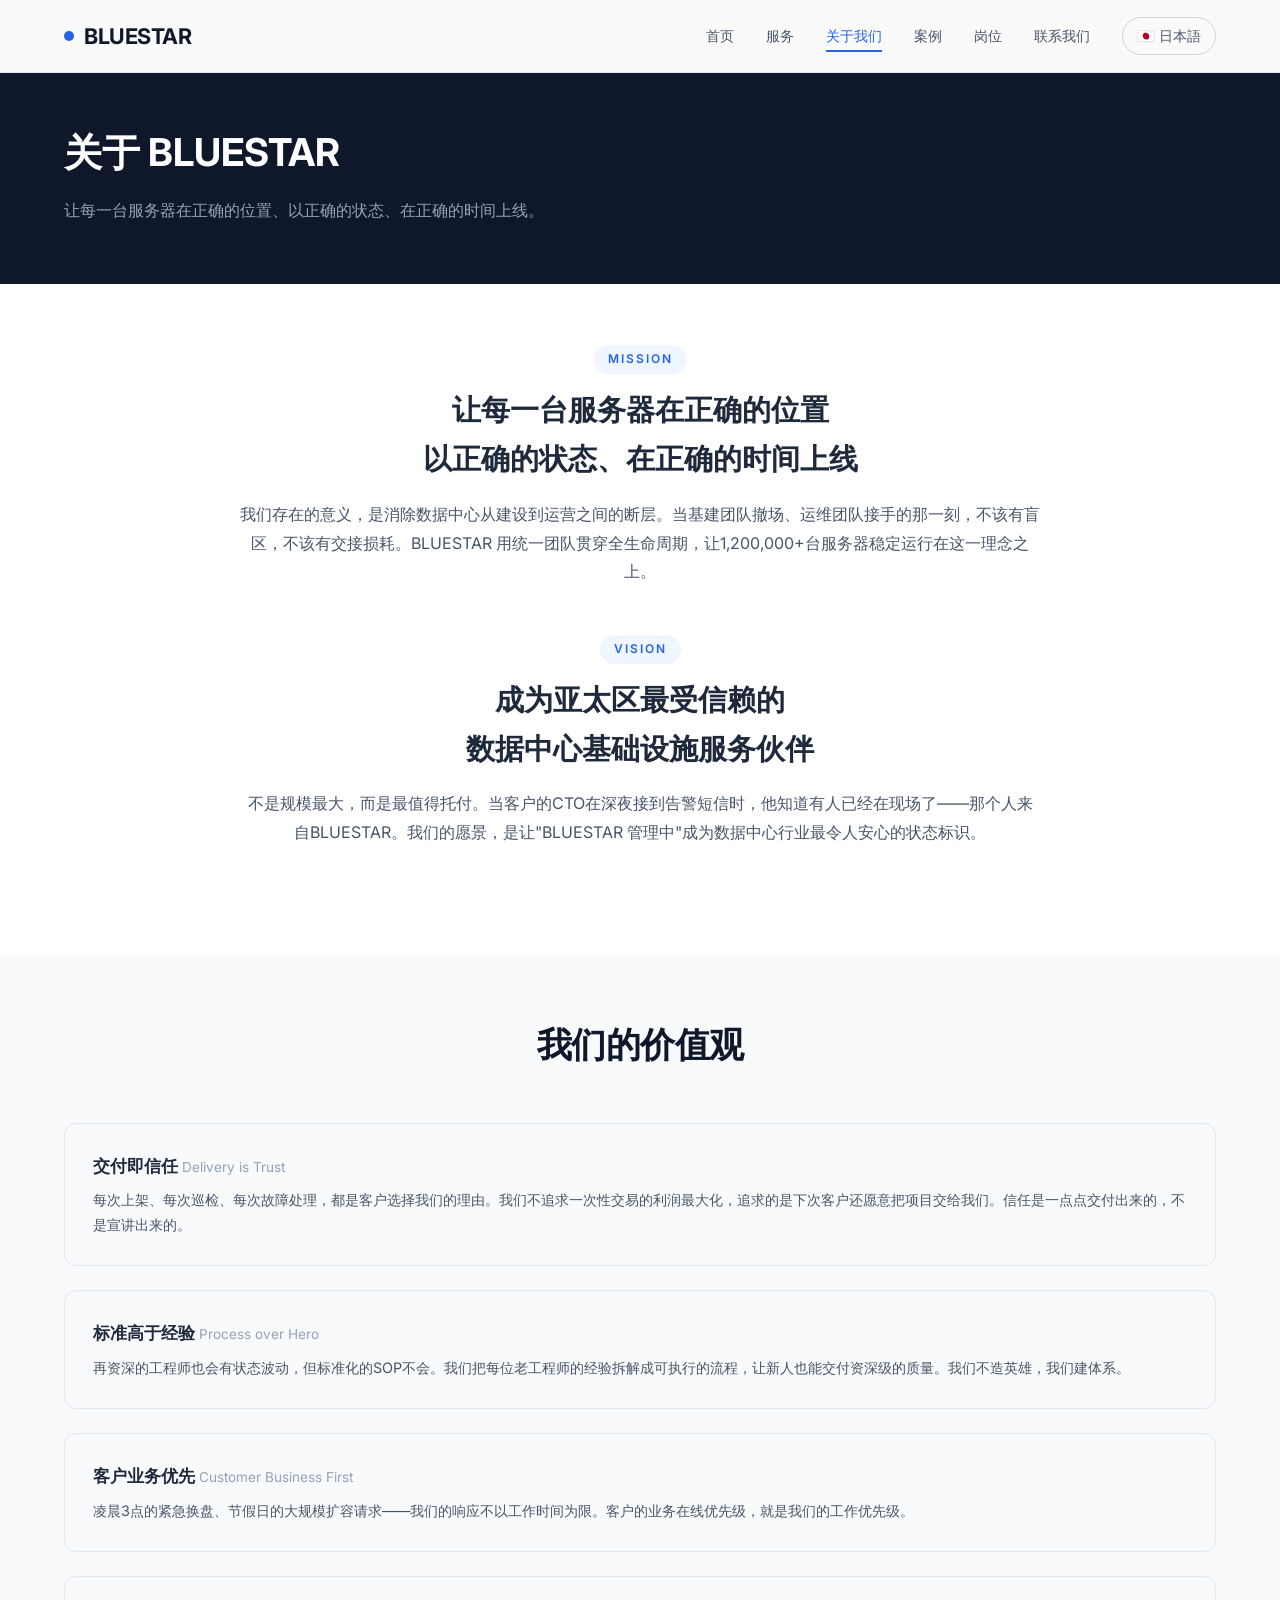
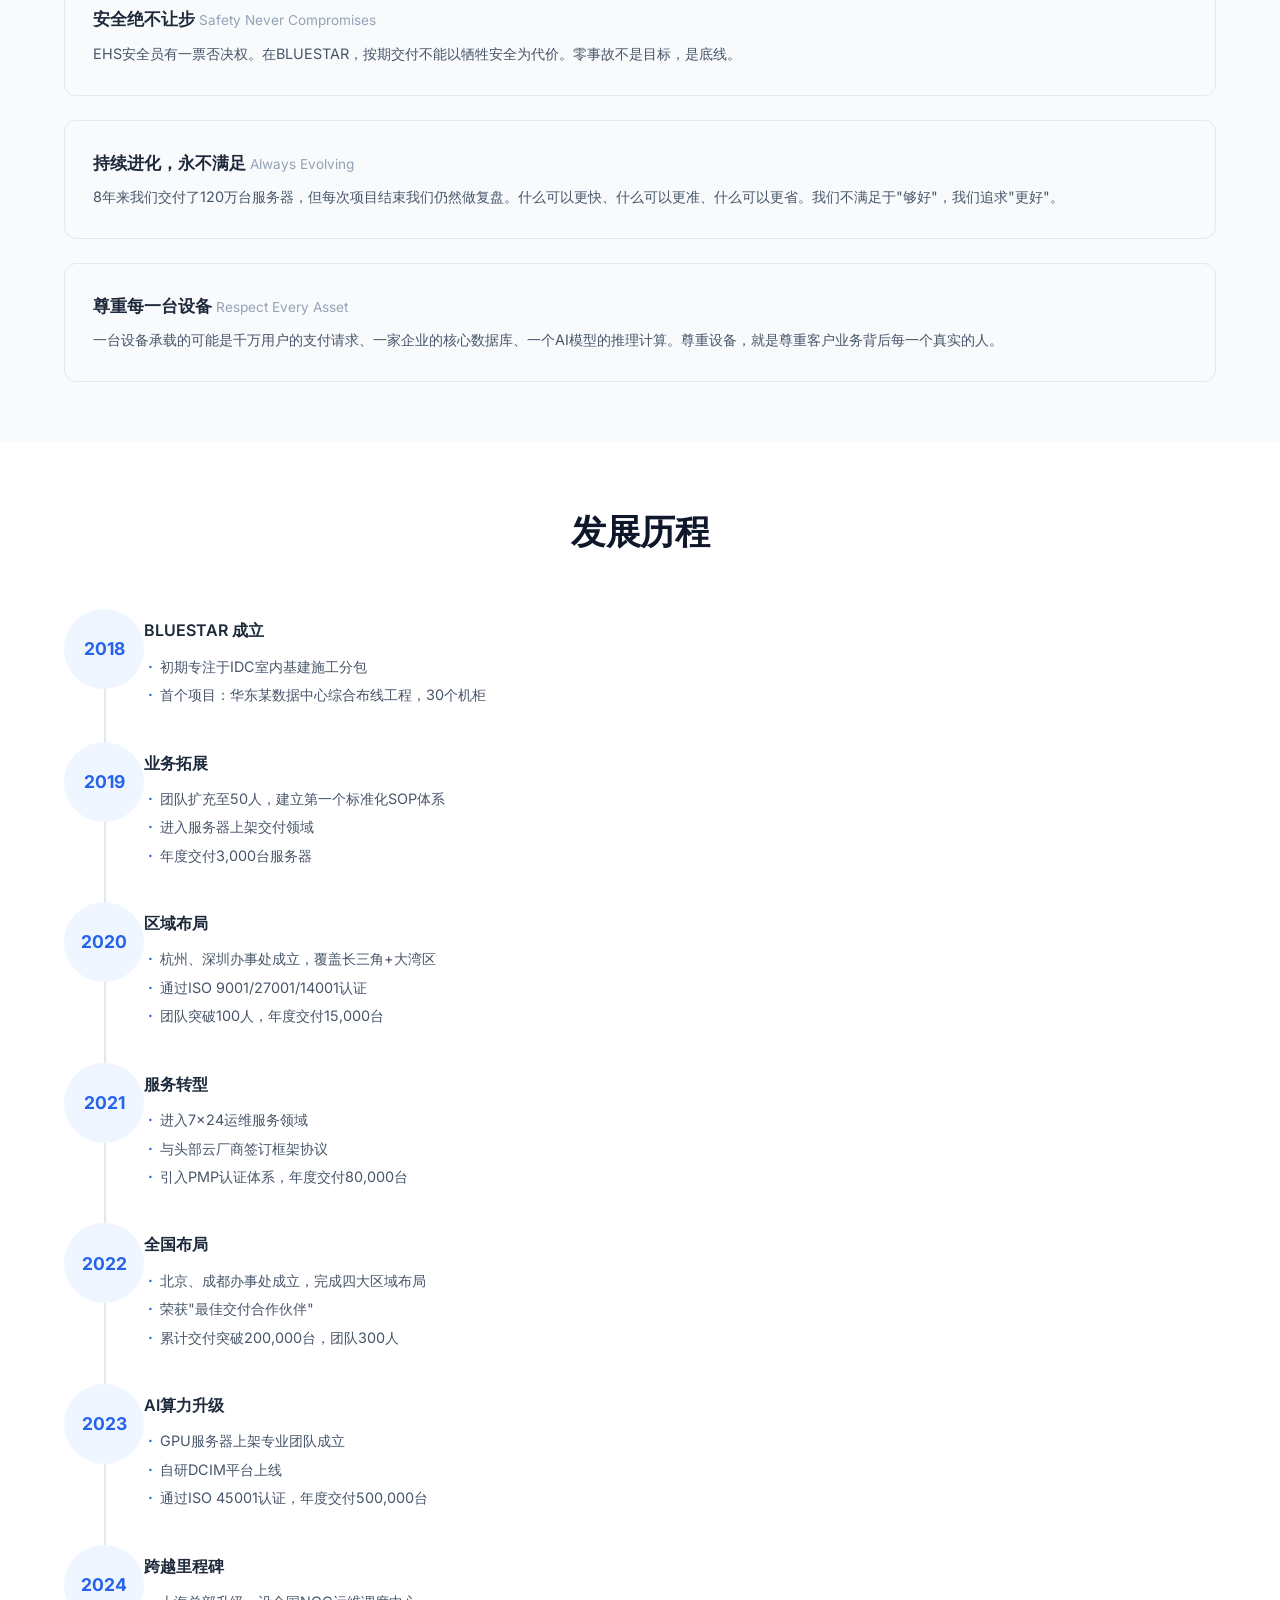
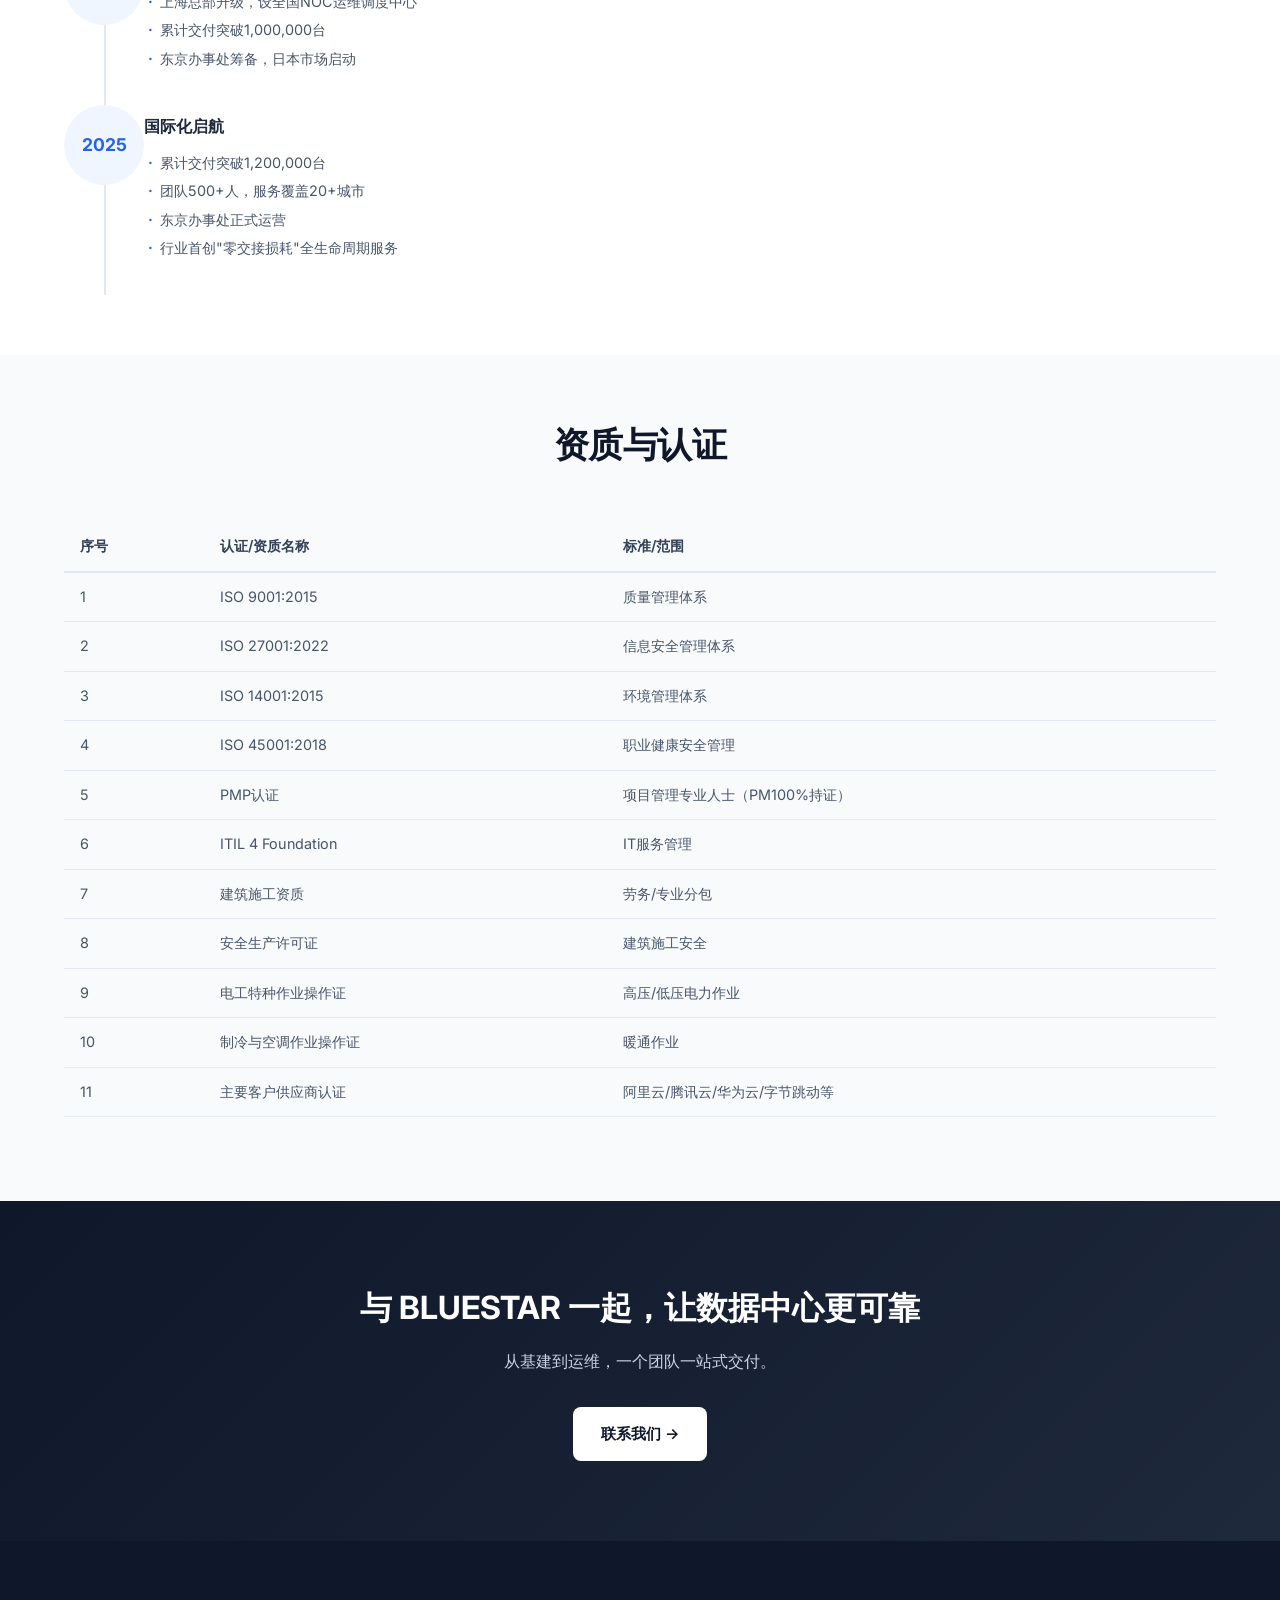
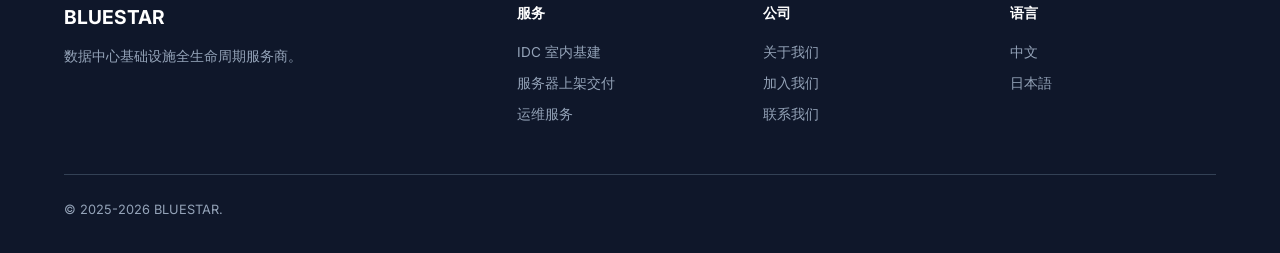
==== site/about/index.html @ cba9e571 "Add full HTML website - 13 pages (CN/JP) with CSS, JS, responsive design" ====
<!DOCTYPE html>
<html lang="zh-CN">
<head><meta charset="UTF-8"><meta name="viewport" content="width=device-width, initial-scale=1.0">
<title>关于我们 - BLUESTAR | 数据中心基础设施服务商</title>
<meta name="description" content="BLUESTAR 成立于2018年，专注于数据中心基础设施全生命周期服务。累计交付1,200,000+台服务器，服务覆盖20+城市。使命：让每一台服务器在正确的位置、以正确的状态、在正确的时间上线。">
<link rel="canonical" href="https://jackchen808.github.io/bluestar-website/about/">
<link rel="alternate" hreflang="zh-CN" href="https://jackchen808.github.io/bluestar-website/about/">
<link rel="alternate" hreflang="ja" href="https://jackchen808.github.io/bluestar-website/ja/about/">
<link rel="preconnect" href="https://fonts.googleapis.com"><link rel="preconnect" href="https://fonts.gstatic.com" crossorigin>
<link href="https://fonts.googleapis.com/css2?family=Inter:wght@400;500;600;700;800&display=swap" rel="stylesheet">
<link rel="stylesheet" href="../css/style.css">
</head>
<body>
<nav class="navbar"><div class="navbar-inner">
<a href="../index.html" class="navbar-logo"><span class="logo-dot"></span>BLUESTAR</a>
<div class="nav-toggle" role="button" aria-label="切换菜单" tabindex="0"><span></span><span></span><span></span></div>
<div class="navbar-links">
<a href="../index.html">首页</a><a href="../services/index.html">服务</a><a href="index.html" class="active">关于我们</a><a href="../cases/index.html">案例</a><a href="../careers/index.html">岗位</a><a href="../contact/index.html">联系我们</a><a href="../ja/index.html" class="lang-switch">🇯🇵 日本語</a>
</div></div></nav>

<header class="page-hero">
  <div class="container">
    <h1>关于 BLUESTAR</h1>
    <p>让每一台服务器在正确的位置、以正确的状态、在正确的时间上线。</p>
  </div>
</header>

<!-- Mission & Vision -->
<section class="company-mv">
  <div class="container-narrow container">
    <div class="block">
      <span class="label">Mission</span>
      <h2>让每一台服务器在正确的位置<br>以正确的状态、在正确的时间上线</h2>
      <p>我们存在的意义，是消除数据中心从建设到运营之间的断层。当基建团队撤场、运维团队接手的那一刻，不该有盲区，不该有交接损耗。BLUESTAR 用统一团队贯穿全生命周期，让1,200,000+台服务器稳定运行在这一理念之上。</p>
    </div>
    <div class="block">
      <span class="label">Vision</span>
      <h2>成为亚太区最受信赖的<br>数据中心基础设施服务伙伴</h2>
      <p>不是规模最大，而是最值得托付。当客户的CTO在深夜接到告警短信时，他知道有人已经在现场了——那个人来自BLUESTAR。我们的愿景，是让"BLUESTAR 管理中"成为数据中心行业最令人安心的状态标识。</p>
    </div>
  </div>
</section>

<!-- Values -->
<section style="background:var(--gray-50);padding:60px 0;">
  <div class="container">
    <div class="section-title"><h2>我们的价值观</h2></div>
    <div class="values-list">
      <div class="value-item"><h4>交付即信任 <span class="en">Delivery is Trust</span></h4><p>每次上架、每次巡检、每次故障处理，都是客户选择我们的理由。我们不追求一次性交易的利润最大化，追求的是下次客户还愿意把项目交给我们。信任是一点点交付出来的，不是宣讲出来的。</p></div>
      <div class="value-item"><h4>标准高于经验 <span class="en">Process over Hero</span></h4><p>再资深的工程师也会有状态波动，但标准化的SOP不会。我们把每位老工程师的经验拆解成可执行的流程，让新人也能交付资深级的质量。我们不造英雄，我们建体系。</p></div>
      <div class="value-item"><h4>客户业务优先 <span class="en">Customer Business First</span></h4><p>凌晨3点的紧急换盘、节假日的大规模扩容请求——我们的响应不以工作时间为限。客户的业务在线优先级，就是我们的工作优先级。</p></div>
      <div class="value-item"><h4>安全绝不让步 <span class="en">Safety Never Compromises</span></h4><p>EHS安全员有一票否决权。在BLUESTAR，按期交付不能以牺牲安全为代价。零事故不是目标，是底线。</p></div>
      <div class="value-item"><h4>持续进化，永不满足 <span class="en">Always Evolving</span></h4><p>8年来我们交付了120万台服务器，但每次项目结束我们仍然做复盘。什么可以更快、什么可以更准、什么可以更省。我们不满足于"够好"，我们追求"更好"。</p></div>
      <div class="value-item"><h4>尊重每一台设备 <span class="en">Respect Every Asset</span></h4><p>一台设备承载的可能是千万用户的支付请求、一家企业的核心数据库、一个AI模型的推理计算。尊重设备，就是尊重客户业务背后每一个真实的人。</p></div>
    </div>
  </div>
</section>

<!-- Timeline -->
<section style="padding:60px 0;">
  <div class="container">
    <div class="section-title"><h2>发展历程</h2></div>
    <div class="timeline">
      <div class="timeline-item"><div class="year">2018</div><div class="content"><div class="title">BLUESTAR 成立</div><ul><li>初期专注于IDC室内基建施工分包</li><li>首个项目：华东某数据中心综合布线工程，30个机柜</li></ul></div></div>
      <div class="timeline-item"><div class="year">2019</div><div class="content"><div class="title">业务拓展</div><ul><li>团队扩充至50人，建立第一个标准化SOP体系</li><li>进入服务器上架交付领域</li><li>年度交付3,000台服务器</li></ul></div></div>
      <div class="timeline-item"><div class="year">2020</div><div class="content"><div class="title">区域布局</div><ul><li>杭州、深圳办事处成立，覆盖长三角+大湾区</li><li>通过ISO 9001/27001/14001认证</li><li>团队突破100人，年度交付15,000台</li></ul></div></div>
      <div class="timeline-item"><div class="year">2021</div><div class="content"><div class="title">服务转型</div><ul><li>进入7×24运维服务领域</li><li>与头部云厂商签订框架协议</li><li>引入PMP认证体系，年度交付80,000台</li></ul></div></div>
      <div class="timeline-item"><div class="year">2022</div><div class="content"><div class="title">全国布局</div><ul><li>北京、成都办事处成立，完成四大区域布局</li><li>荣获"最佳交付合作伙伴"</li><li>累计交付突破200,000台，团队300人</li></ul></div></div>
      <div class="timeline-item"><div class="year">2023</div><div class="content"><div class="title">AI算力升级</div><ul><li>GPU服务器上架专业团队成立</li><li>自研DCIM平台上线</li><li>通过ISO 45001认证，年度交付500,000台</li></ul></div></div>
      <div class="timeline-item"><div class="year">2024</div><div class="content"><div class="title">跨越里程碑</div><ul><li>上海总部升级，设全国NOC运维调度中心</li><li>累计交付突破1,000,000台</li><li>东京办事处筹备，日本市场启动</li></ul></div></div>
      <div class="timeline-item"><div class="year">2025</div><div class="content"><div class="title">国际化启航</div><ul><li>累计交付突破1,200,000台</li><li>团队500+人，服务覆盖20+城市</li><li>东京办事处正式运营</li><li>行业首创"零交接损耗"全生命周期服务</li></ul></div></div>
    </div>
  </div>
</section>

<!-- Certifications -->
<section style="background:var(--gray-50);padding:60px 0;">
  <div class="container">
    <div class="section-title"><h2>资质与认证</h2></div>
    <div class="table-wrap">
      <table class="minimal">
        <thead><tr><th>序号</th><th>认证/资质名称</th><th>标准/范围</th></tr></thead>
        <tbody>
          <tr><td>1</td><td>ISO 9001:2015</td><td>质量管理体系</td></tr>
          <tr><td>2</td><td>ISO 27001:2022</td><td>信息安全管理体系</td></tr>
          <tr><td>3</td><td>ISO 14001:2015</td><td>环境管理体系</td></tr>
          <tr><td>4</td><td>ISO 45001:2018</td><td>职业健康安全管理</td></tr>
          <tr><td>5</td><td>PMP认证</td><td>项目管理专业人士（PM100%持证）</td></tr>
          <tr><td>6</td><td>ITIL 4 Foundation</td><td>IT服务管理</td></tr>
          <tr><td>7</td><td>建筑施工资质</td><td>劳务/专业分包</td></tr>
          <tr><td>8</td><td>安全生产许可证</td><td>建筑施工安全</td></tr>
          <tr><td>9</td><td>电工特种作业操作证</td><td>高压/低压电力作业</td></tr>
          <tr><td>10</td><td>制冷与空调作业操作证</td><td>暖通作业</td></tr>
          <tr><td>11</td><td>主要客户供应商认证</td><td>阿里云/腾讯云/华为云/字节跳动等</td></tr>
        </tbody>
      </table>
    </div>
  </div>
</section>

<!-- CTA -->
<section class="cta-section">
  <div class="container">
    <h2>与 BLUESTAR 一起，让数据中心更可靠</h2>
    <p>从基建到运维，一个团队一站式交付。</p>
    <a href="../contact/index.html" class="btn btn-white">联系我们 →</a>
  </div>
</section>

<footer class="footer"><div class="container">
<div class="footer-grid">
<div class="footer-brand"><div class="logo">BLUESTAR</div><p>数据中心基础设施全生命周期服务商。</p></div>
<div class="footer-col"><h5>服务</h5><a href="../services/index.html">IDC 室内基建</a><a href="../services/index.html">服务器上架交付</a><a href="../services/index.html">运维服务</a></div>
<div class="footer-col"><h5>公司</h5><a href="index.html">关于我们</a><a href="../careers/index.html">加入我们</a><a href="../contact/index.html">联系我们</a></div>
<div class="footer-col"><h5>语言</h5><a href="../index.html">中文</a><a href="../ja/index.html">日本語</a></div>
</div>
<div class="footer-bottom"><span>&copy; 2025-2026 BLUESTAR.</span></div>
</div></footer>
<script src="../js/main.js"></script>
</body>
</html>
---- site/css/style.css ----
/* ===== BLUESTAR 企业官网 ===== */
/* 世界500强级 IDC 服务商品牌风格 */

:root {
  --primary: #0f172a;
  --primary-light: #1e293b;
  --accent: #2563eb;
  --accent-hover: #1d4ed8;
  --accent-light: #dbeafe;
  --accent-soft: #eff6ff;
  --gray-50: #f8fafc;
  --gray-100: #f1f5f9;
  --gray-200: #e2e8f0;
  --gray-300: #cbd5e1;
  --gray-400: #94a3b8;
  --gray-500: #64748b;
  --gray-600: #475569;
  --gray-700: #334155;
  --gray-800: #1e293b;
  --gray-900: #0f172a;
  --white: #ffffff;
  --success: #059669;
  --warning: #d97706;
  --danger: #dc2626;
  --font-sans: 'Inter', -apple-system, BlinkMacSystemFont, 'Segoe UI', sans-serif;
  --font-mono: 'JetBrains Mono', 'Fira Code', monospace;
  --max-width: 1200px;
  --radius: 8px;
  --radius-lg: 12px;
  --shadow-sm: 0 1px 2px rgba(0,0,0,0.05);
  --shadow: 0 4px 6px -1px rgba(0,0,0,0.1), 0 2px 4px -2px rgba(0,0,0,0.1);
  --shadow-lg: 0 10px 15px -3px rgba(0,0,0,0.1), 0 4px 6px -4px rgba(0,0,0,0.1);
  --shadow-xl: 0 20px 25px -5px rgba(0,0,0,0.1), 0 8px 10px -6px rgba(0,0,0,0.1);
}

/* ===== Reset ===== */
*, *::before, *::after { box-sizing: border-box; margin: 0; padding: 0; }
html { scroll-behavior: smooth; font-size: 16px; }
body {
  font-family: var(--font-sans);
  color: var(--gray-800);
  background: var(--white);
  line-height: 1.7;
  -webkit-font-smoothing: antialiased;
}
img { max-width: 100%; height: auto; }
a { color: var(--accent); text-decoration: none; transition: color 0.2s; }
a:hover { color: var(--accent-hover); }
ul { list-style: none; }

/* ===== Container ===== */
.container { max-width: var(--max-width); margin: 0 auto; padding: 0 24px; }
.container-narrow { max-width: 900px; }

/* ===== Navigation ===== */
.navbar {
  position: fixed; top: 0; left: 0; right: 0; z-index: 1000;
  background: rgba(255,255,255,0.98);
  backdrop-filter: blur(12px);
  border-bottom: 1px solid var(--gray-200);
  transition: box-shadow 0.3s;
}
.navbar.scrolled { box-shadow: var(--shadow); }
.navbar-inner {
  display: flex; align-items: center; justify-content: space-between;
  height: 72px; max-width: var(--max-width); margin: 0 auto; padding: 0 24px;
}
.navbar-logo {
  display: flex; align-items: center; gap: 10px;
  font-size: 1.35rem; font-weight: 700; color: var(--primary); letter-spacing: -0.5px;
}
.navbar-logo:hover { color: var(--primary); }
.navbar-logo .logo-dot {
  width: 10px; height: 10px; border-radius: 50%;
  background: var(--accent); display: inline-block;
}
.navbar-links { display: flex; align-items: center; gap: 32px; }
.navbar-links a {
  font-size: 0.9rem; font-weight: 500; color: var(--gray-600);
  transition: color 0.2s; position: relative;
}
.navbar-links a:hover { color: var(--primary); }
.navbar-links a.active { color: var(--accent); }
.navbar-links a::after {
  content: ''; position: absolute; bottom: -4px; left: 0; right: 0;
  height: 2px; background: var(--accent);
  transform: scaleX(0); transition: transform 0.2s;
}
.navbar-links a:hover::after, .navbar-links a.active::after { transform: scaleX(1); }
.lang-switch {
  display: inline-flex; align-items: center; gap: 4px;
  padding: 6px 14px; border: 1px solid var(--gray-300);
  border-radius: 20px; font-size: 0.8rem; font-weight: 500;
  color: var(--gray-600); transition: all 0.2s;
}
.lang-switch:hover { border-color: var(--accent); color: var(--accent); }

/* Mobile nav toggle */
.nav-toggle { display: none; flex-direction: column; gap: 5px; cursor: pointer; padding: 4px; }
.nav-toggle span { display: block; width: 24px; height: 2px; background: var(--gray-700); border-radius: 2px; transition: all 0.3s; }

@media (max-width: 768px) {
  .nav-toggle { display: flex; }
  .navbar-links {
    position: fixed; top: 72px; left: 0; right: 0; bottom: 0;
    background: var(--white); flex-direction: column; padding: 32px 24px;
    gap: 24px; align-items: flex-start;
    transform: translateX(100%); transition: transform 0.3s;
  }
  .navbar-links.open { transform: translateX(0); }
  .navbar-links a { font-size: 1.1rem; }
}

/* ===== Hero ===== */
.hero {
  padding: 160px 0 100px;
  background: linear-gradient(135deg, var(--gray-900) 0%, var(--primary-light) 100%);
  color: var(--white); position: relative; overflow: hidden;
}
.hero::before {
  content: ''; position: absolute; top: -50%; right: -20%;
  width: 600px; height: 600px; border-radius: 50%;
  background: radial-gradient(circle, rgba(37,99,235,0.15) 0%, transparent 70%);
}
.hero-content { position: relative; z-index: 1; }
.hero h1 {
  font-size: clamp(2.2rem, 5vw, 3.5rem);
  font-weight: 800; line-height: 1.15; letter-spacing: -1px;
  margin-bottom: 20px; max-width: 800px;
}
.hero h1 .highlight { color: var(--accent); }
.hero p {
  font-size: clamp(1rem, 2vw, 1.2rem);
  color: var(--gray-300); max-width: 640px;
  margin-bottom: 36px; line-height: 1.8;
}
.hero-actions { display: flex; gap: 16px; flex-wrap: wrap; }
.btn {
  display: inline-flex; align-items: center; gap: 8px;
  padding: 14px 28px; border-radius: var(--radius);
  font-size: 0.95rem; font-weight: 600; cursor: pointer;
  transition: all 0.2s; border: none; text-decoration: none;
}
.btn-primary {
  background: var(--accent); color: var(--white);
}
.btn-primary:hover { background: var(--accent-hover); color: var(--white); }
.btn-outline {
  background: transparent; color: var(--white);
  border: 1.5px solid rgba(255,255,255,0.3);
}
.btn-outline:hover { border-color: var(--white); color: var(--white); background: rgba(255,255,255,0.05); }
.btn-white { background: var(--white); color: var(--primary); }
.btn-white:hover { background: var(--gray-100); color: var(--primary); }

/* ===== Trust Bar ===== */
.trust-bar {
  background: var(--gray-50); padding: 60px 0;
  border-top: 1px solid var(--gray-200);
  border-bottom: 1px solid var(--gray-200);
}
.trust-grid { display: grid; grid-template-columns: repeat(4, 1fr); gap: 32px; }
.trust-item { text-align: center; }
.trust-item .number {
  font-size: 2.8rem; font-weight: 800; color: var(--accent);
  line-height: 1.1; margin-bottom: 4px;
  font-family: var(--font-mono);
}
.trust-item .label { font-size: 0.9rem; color: var(--gray-500); font-weight: 500; }
.trust-item .sub { font-size: 0.8rem; color: var(--gray-400); margin-top: 2px; }
@media (max-width: 768px) {
  .trust-grid { grid-template-columns: repeat(2, 1fr); gap: 24px; }
  .trust-item .number { font-size: 2rem; }
}

/* ===== Sections ===== */
section { padding: 80px 0; }
.section-title {
  text-align: center; margin-bottom: 48px;
}
.section-title h2 {
  font-size: clamp(1.6rem, 3vw, 2.2rem);
  font-weight: 700; color: var(--gray-900); letter-spacing: -0.5px;
  margin-bottom: 12px;
}
.section-title p {
  color: var(--gray-500); max-width: 600px; margin: 0 auto;
  font-size: 1rem;
}

/* ===== Value Props (首页) ===== */
.value-props { background: var(--white); }
.value-grid { display: grid; grid-template-columns: repeat(3, 1fr); gap: 32px; }
.value-card {
  padding: 36px; border: 1px solid var(--gray-200);
  border-radius: var(--radius-lg); transition: all 0.3s;
}
.value-card:hover { box-shadow: var(--shadow-lg); border-color: var(--accent); }
.value-card .num {
  font-size: 3rem; font-weight: 800; color: var(--accent);
  opacity: 0.3; line-height: 1; margin-bottom: 16px;
  font-family: var(--font-mono);
}
.value-card h3 { font-size: 1.15rem; margin-bottom: 12px; color: var(--gray-900); }
.value-card p { font-size: 0.95rem; color: var(--gray-600); line-height: 1.7; }
@media (max-width: 768px) { .value-grid { grid-template-columns: 1fr; } }

/* ===== Service Highlights (6-grid) ===== */
.highlights { background: var(--gray-50); }
.highlight-grid { display: grid; grid-template-columns: repeat(3, 1fr); gap: 24px; }
.highlight-card {
  padding: 28px; border-radius: var(--radius);
  background: var(--white); border: 1px solid var(--gray-200);
  transition: all 0.3s; text-align: center;
}
.highlight-card:hover { box-shadow: var(--shadow); transform: translateY(-2px); }
.highlight-icon {
  width: 48px; height: 48px; border-radius: var(--radius);
  background: var(--accent-soft); display: flex; align-items: center;
  justify-content: center; margin: 0 auto 16px;
  font-size: 1.4rem;
}
.highlight-card h4 { font-size: 0.95rem; color: var(--gray-900); margin-bottom: 6px; }
.highlight-card p { font-size: 0.85rem; color: var(--gray-500); }
@media (max-width: 768px) { .highlight-grid { grid-template-columns: repeat(2, 1fr); } }
@media (max-width: 480px) { .highlight-grid { grid-template-columns: 1fr; } }

/* ===== Featured Cases ===== */
.cases-home { background: var(--white); }
.case-cards { display: grid; grid-template-columns: repeat(3, 1fr); gap: 24px; }
.case-card {
  border: 1px solid var(--gray-200); border-radius: var(--radius-lg);
  overflow: hidden; transition: all 0.3s;
}
.case-card:hover { box-shadow: var(--shadow-lg); }
.case-card-img {
  height: 180px; background: linear-gradient(135deg, var(--gray-200), var(--gray-300));
  display: flex; align-items: center; justify-content: center;
  color: var(--gray-400); font-size: 0.9rem;
}
.case-card-body { padding: 24px; }
.case-card-body .tag {
  display: inline-block; padding: 4px 10px; border-radius: 4px;
  font-size: 0.75rem; font-weight: 600; background: var(--accent-soft);
  color: var(--accent); margin-bottom: 8px;
}
.case-card-body h4 { font-size: 1rem; margin-bottom: 8px; }
.case-card-body p { font-size: 0.9rem; color: var(--gray-500); margin-bottom: 12px; line-height: 1.6; }
.case-card-body .highlight-num { color: var(--accent); font-weight: 700; }
.case-card-body .read-more { font-size: 0.85rem; font-weight: 600; }
@media (max-width: 768px) { .case-cards { grid-template-columns: 1fr; } }

/* ===== Simplified Process (首页) ===== */
.process-simple { background: var(--gray-50); }
.process-steps { display: flex; justify-content: center; gap: 0; position: relative; }
.process-step {
  flex: 1; text-align: center; position: relative; padding: 0 16px;
}
.process-step .step-num {
  width: 48px; height: 48px; border-radius: 50%;
  background: var(--accent); color: var(--white);
  display: flex; align-items: center; justify-content: center;
  margin: 0 auto 12px; font-weight: 700; font-size: 1.1rem;
}
.process-step .step-title { font-weight: 600; font-size: 0.9rem; margin-bottom: 4px; }
.process-step .step-desc { font-size: 0.82rem; color: var(--gray-500); }
.process-step:not(:last-child)::after {
  content: '→'; position: absolute; right: -12px; top: 12px;
  font-size: 1.3rem; color: var(--gray-400);
}
@media (max-width: 768px) {
  .process-steps { flex-direction: column; align-items: center; gap: 20px; }
  .process-step:not(:last-child)::after { content: '↓'; right: auto; top: auto; bottom: -16px; left: 50%; transform: translateX(-50%); }
}

/* ===== Client Logos ===== */
.logo-wall { background: var(--gray-50); }
.logo-grid {
  display: grid; grid-template-columns: repeat(5, 1fr); gap: 24px;
  max-width: 900px; margin: 0 auto;
}
.logo-placeholder {
  height: 64px; border: 1px dashed var(--gray-300); border-radius: var(--radius);
  display: flex; align-items: center; justify-content: center;
  color: var(--gray-400); font-size: 0.75rem; background: var(--white);
}
@media (max-width: 768px) { .logo-grid { grid-template-columns: repeat(3, 1fr); } }
@media (max-width: 480px) { .logo-grid { grid-template-columns: repeat(2, 1fr); } }

/* ===== Detailed Process (服务页) ===== */
.process-detail { background: var(--white); }
.process-table { width: 100%; border-collapse: collapse; }
.process-table th, .process-table td {
  padding: 14px 16px; text-align: left; border-bottom: 1px solid var(--gray-200);
  font-size: 0.9rem;
}
.process-table th { background: var(--gray-50); font-weight: 600; color: var(--gray-700); }
.process-table tr:hover td { background: var(--gray-50); }
.process-flow {
  display: flex; flex-wrap: wrap; justify-content: center; gap: 8px;
  margin-bottom: 32px;
}
.process-flow-item {
  padding: 10px 20px; background: var(--accent-soft);
  border-radius: 20px; font-size: 0.85rem; font-weight: 500;
  color: var(--accent);
}
.process-flow-arrow { color: var(--gray-400); font-size: 1.2rem; align-self: center; }

/* ===== Service Modules ===== */
.service-module { padding: 64px 0; }
.service-module:nth-child(even) { background: var(--gray-50); }
.service-module h3 {
  font-size: 1.5rem; margin-bottom: 24px; color: var(--gray-900);
  display: flex; align-items: center; gap: 12px;
}
.service-module h3 .badge {
  font-size: 0.7rem; padding: 4px 10px; border-radius: 4px;
  background: var(--accent); color: var(--white); font-weight: 600;
}
.service-grid { display: grid; grid-template-columns: repeat(2, 1fr); gap: 16px; }
.service-item {
  padding: 20px; background: var(--white); border: 1px solid var(--gray-200);
  border-radius: var(--radius); transition: all 0.2s;
}
.service-item:hover { border-color: var(--accent); }
.service-item h5 { font-size: 0.9rem; color: var(--gray-900); margin-bottom: 6px; }
.service-item p { font-size: 0.85rem; color: var(--gray-500); line-height: 1.6; }
@media (max-width: 768px) { .service-grid { grid-template-columns: 1fr; } }

/* ===== Company Page ===== */
.company-mv { text-align: center; padding: 60px 0; }
.company-mv .block {
  max-width: 800px; margin: 0 auto 48px;
}
.company-mv .block .label {
  display: inline-block; padding: 4px 14px; border-radius: 20px;
  font-size: 0.75rem; font-weight: 600; background: var(--accent-soft);
  color: var(--accent); margin-bottom: 12px; letter-spacing: 2px;
  text-transform: uppercase;
}
.company-mv .block h2 { font-size: 1.8rem; margin-bottom: 16px; }
.company-mv .block p { color: var(--gray-600); line-height: 1.8; }
.values-list { display: grid; gap: 24px; }
.value-item {
  padding: 28px; border: 1px solid var(--gray-200);
  border-radius: var(--radius-lg); transition: all 0.3s;
}
.value-item:hover { box-shadow: var(--shadow); }
.value-item h4 { font-size: 1.05rem; margin-bottom: 8px; }
.value-item h4 .en { font-weight: 400; color: var(--gray-400); font-size: 0.85rem; }
.value-item p { font-size: 0.9rem; color: var(--gray-600); line-height: 1.7; }

.timeline { position: relative; }
.timeline::before {
  content: ''; position: absolute; left: 40px; top: 0; bottom: 0;
  width: 2px; background: var(--gray-200);
}
.timeline-item {
  position: relative; padding: 0 0 32px 80px;
}
.timeline-item .year {
  position: absolute; left: 0; top: 0;
  width: 80px; height: 80px; display: flex; align-items: center; justify-content: center;
  background: var(--accent-soft); border-radius: 50%;
  font-weight: 700; font-size: 1.1rem; color: var(--accent);
}
.timeline-item .content { padding-top: 8px; }
.timeline-item .content .title { font-weight: 600; font-size: 1rem; margin-bottom: 4px; }
.timeline-item .content ul { margin-top: 8px; }
.timeline-item .content li {
  font-size: 0.9rem; color: var(--gray-600);
  padding: 2px 0; padding-left: 16px; position: relative;
}
.timeline-item .content li::before {
  content: '·'; position: absolute; left: 4px; color: var(--accent); font-weight: 700;
}

/* ===== FAQ ===== */
.faq { background: var(--gray-50); }
.faq-list { max-width: 800px; margin: 0 auto; }
.faq-item {
  border: 1px solid var(--gray-200); border-radius: var(--radius);
  margin-bottom: 12px; overflow: hidden; background: var(--white);
}
.faq-question {
  padding: 18px 24px; font-weight: 600; font-size: 0.95rem;
  cursor: pointer; display: flex; justify-content: space-between;
  align-items: center; transition: background 0.2s;
}
.faq-question:hover { background: var(--gray-50); }
.faq-question .icon { transition: transform 0.3s; font-size: 0.9rem; }
.faq-item.open .faq-question .icon { transform: rotate(180deg); }
.faq-answer {
  padding: 0 24px; max-height: 0; overflow: hidden;
  transition: all 0.3s;
}
.faq-item.open .faq-answer {
  padding: 0 24px 18px; max-height: 500px;
}
.faq-answer p { font-size: 0.9rem; color: var(--gray-600); line-height: 1.7; }

/* ===== Contact Form ===== */
.contact-form { max-width: 600px; margin: 0 auto; }
.form-group { margin-bottom: 20px; }
.form-group label { display: block; font-size: 0.9rem; font-weight: 500; margin-bottom: 6px; color: var(--gray-700); }
.form-group input, .form-group select, .form-group textarea {
  width: 100%; padding: 12px 16px; border: 1px solid var(--gray-300);
  border-radius: var(--radius); font-size: 0.9rem; font-family: var(--font-sans);
  transition: border-color 0.2s; background: var(--white);
}
.form-group input:focus, .form-group select:focus, .form-group textarea:focus {
  outline: none; border-color: var(--accent); box-shadow: 0 0 0 3px var(--accent-light);
}
.form-group textarea { min-height: 120px; resize: vertical; }
.form-group select { cursor: pointer; }

/* ===== Footer ===== */
.footer {
  background: var(--gray-900); color: var(--gray-400);
  padding: 60px 0 32px;
}
.footer-grid { display: grid; grid-template-columns: 2fr 1fr 1fr 1fr; gap: 40px; margin-bottom: 40px; }
.footer-brand .logo { font-weight: 700; font-size: 1.2rem; color: var(--white); margin-bottom: 12px; }
.footer-brand p { font-size: 0.85rem; line-height: 1.7; }
.footer-col h5 { color: var(--white); font-size: 0.9rem; margin-bottom: 16px; }
.footer-col a {
  display: block; font-size: 0.85rem; color: var(--gray-400);
  margin-bottom: 8px; transition: color 0.2s;
}
.footer-col a:hover { color: var(--white); }
.footer-bottom {
  border-top: 1px solid var(--gray-700); padding-top: 24px;
  display: flex; justify-content: space-between; align-items: center;
  font-size: 0.8rem;
}
@media (max-width: 768px) { .footer-grid { grid-template-columns: 1fr 1fr; } }
@media (max-width: 480px) { .footer-grid { grid-template-columns: 1fr; } }

/* ===== CTA Section ===== */
.cta-section {
  background: linear-gradient(135deg, var(--primary) 0%, var(--primary-light) 100%);
  color: var(--white); text-align: center; padding: 80px 0;
}
.cta-section h2 { font-size: clamp(1.4rem, 3vw, 2rem); margin-bottom: 12px; }
.cta-section p { color: var(--gray-300); margin-bottom: 32px; max-width: 520px; margin-left: auto; margin-right: auto; }

/* ===== Page Hero (internal pages) ===== */
.page-hero {
  padding: 120px 0 60px;
  background: var(--gray-900); color: var(--white);
}
.page-hero h1 { font-size: clamp(1.8rem, 3vw, 2.5rem); margin-bottom: 12px; }
.page-hero p { color: var(--gray-400); max-width: 600px; font-size: 1rem; }

/* ===== Table styles ===== */
.table-wrap { overflow-x: auto; margin: 24px 0; }
table.minimal {
  width: 100%; border-collapse: collapse; font-size: 0.9rem;
}
table.minimal th {
  background: var(--gray-50); padding: 12px 16px;
  text-align: left; font-weight: 600; color: var(--gray-700);
  border-bottom: 2px solid var(--gray-200);
}
table.minimal td {
  padding: 12px 16px; border-bottom: 1px solid var(--gray-200);
  color: var(--gray-600);
}
table.minimal tr:hover td { background: var(--gray-50); }

/* ===== Positions Page ===== */
.position-card {
  padding: 32px; border: 1px solid var(--gray-200);
  border-radius: var(--radius-lg); margin-bottom: 24px;
  background: var(--white); transition: all 0.3s;
}
.position-card:hover { box-shadow: var(--shadow); }
.position-card .dept-tag {
  display: inline-block; padding: 4px 12px; border-radius: 4px;
  font-size: 0.75rem; font-weight: 600; margin-bottom: 8px;
}
.dept-sales { background: #dbeafe; color: #1d4ed8; }
.dept-delivery { background: #d1fae5; color: #059669; }
.dept-ops { background: #fef3c7; color: #d97706; }
.position-card h3 { font-size: 1.15rem; margin-bottom: 12px; }
.position-card h4 { font-size: 0.9rem; color: var(--gray-500); margin: 16px 0 8px; }
.position-card ul { margin-bottom: 12px; }
.position-card li {
  font-size: 0.9rem; color: var(--gray-600); padding: 3px 0 3px 16px;
  position: relative;
}
.position-card li::before { content: '—'; position: absolute; left: 0; color: var(--gray-400); }
.position-card .path {
  padding: 12px 16px; background: var(--gray-50); border-radius: var(--radius);
  font-size: 0.85rem; color: var(--gray-600); font-family: var(--font-mono);
  margin-top: 8px;
}

/* ===== Cases page ===== */
.case-full { margin-bottom: 48px; }
.case-full .section { margin-bottom: 24px; }
.case-full .section-label {
  font-size: 0.8rem; font-weight: 600; color: var(--accent);
  text-transform: uppercase; letter-spacing: 1px; margin-bottom: 8px;
}
.case-full p { color: var(--gray-600); line-height: 1.7; margin-bottom: 8px; }
.case-full .data-grid { display: grid; grid-template-columns: repeat(2, 1fr); gap: 12px; }
.case-full .data-item {
  padding: 16px; border: 1px solid var(--gray-200); border-radius: var(--radius);
}
.case-full .data-item .val { font-weight: 700; color: var(--accent); font-size: 1.1rem; }
.case-full .data-item .lbl { font-size: 0.8rem; color: var(--gray-500); }

/* ===== Utility ===== */
.text-center { text-align: center; }
.mt-24 { margin-top: 24px; }
.mt-48 { margin-top: 48px; }
.mb-24 { margin-bottom: 24px; }
.mb-48 { margin-bottom: 48px; }
.gap-16 { gap: 16px; }
.flex-center { display: flex; align-items: center; justify-content: center; }
.sr-only { position: absolute; width: 1px; height: 1px; overflow: hidden; clip: rect(0,0,0,0); border: 0; }

/* ===== Print ===== */
@media print {
  .navbar, .footer, .cta-section { display: none; }
  .hero { padding: 40px 0; }
  .page-hero { padding: 40px 0; background: var(--gray-100); color: var(--gray-900); }
}
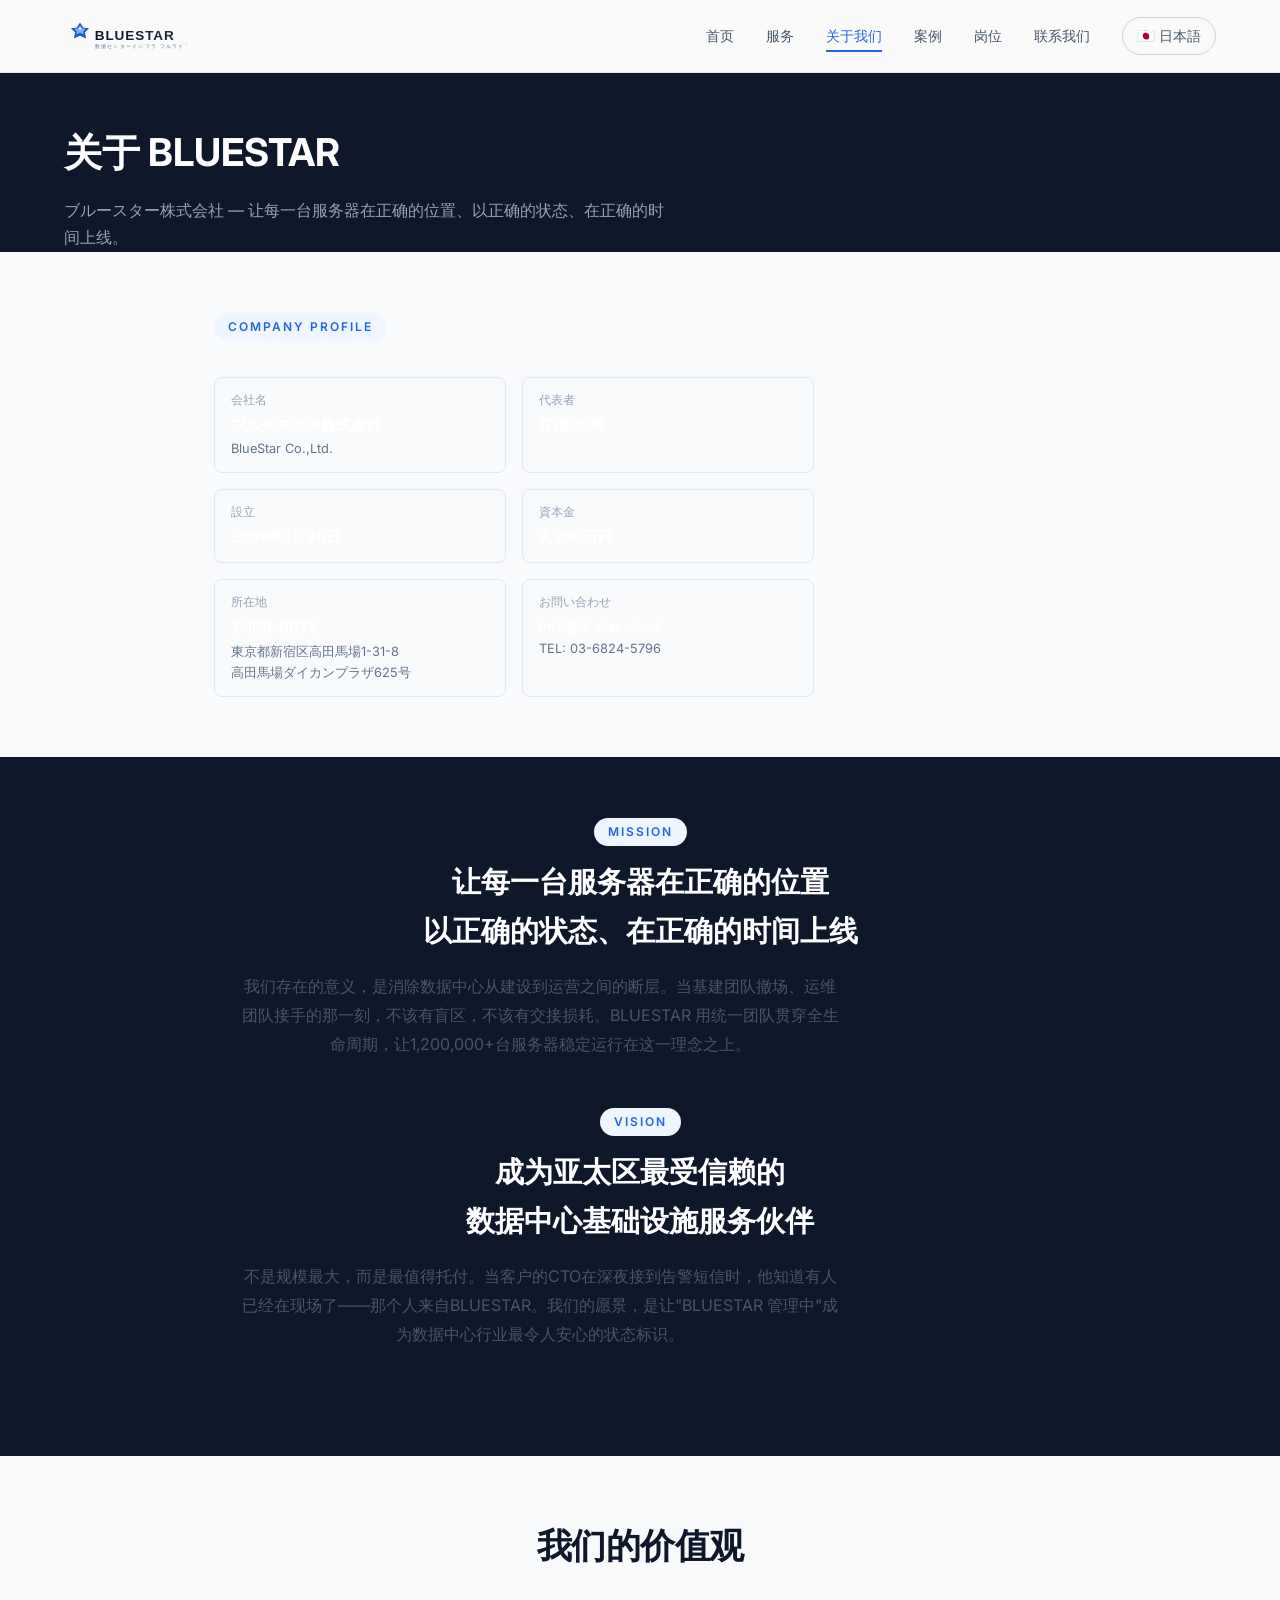
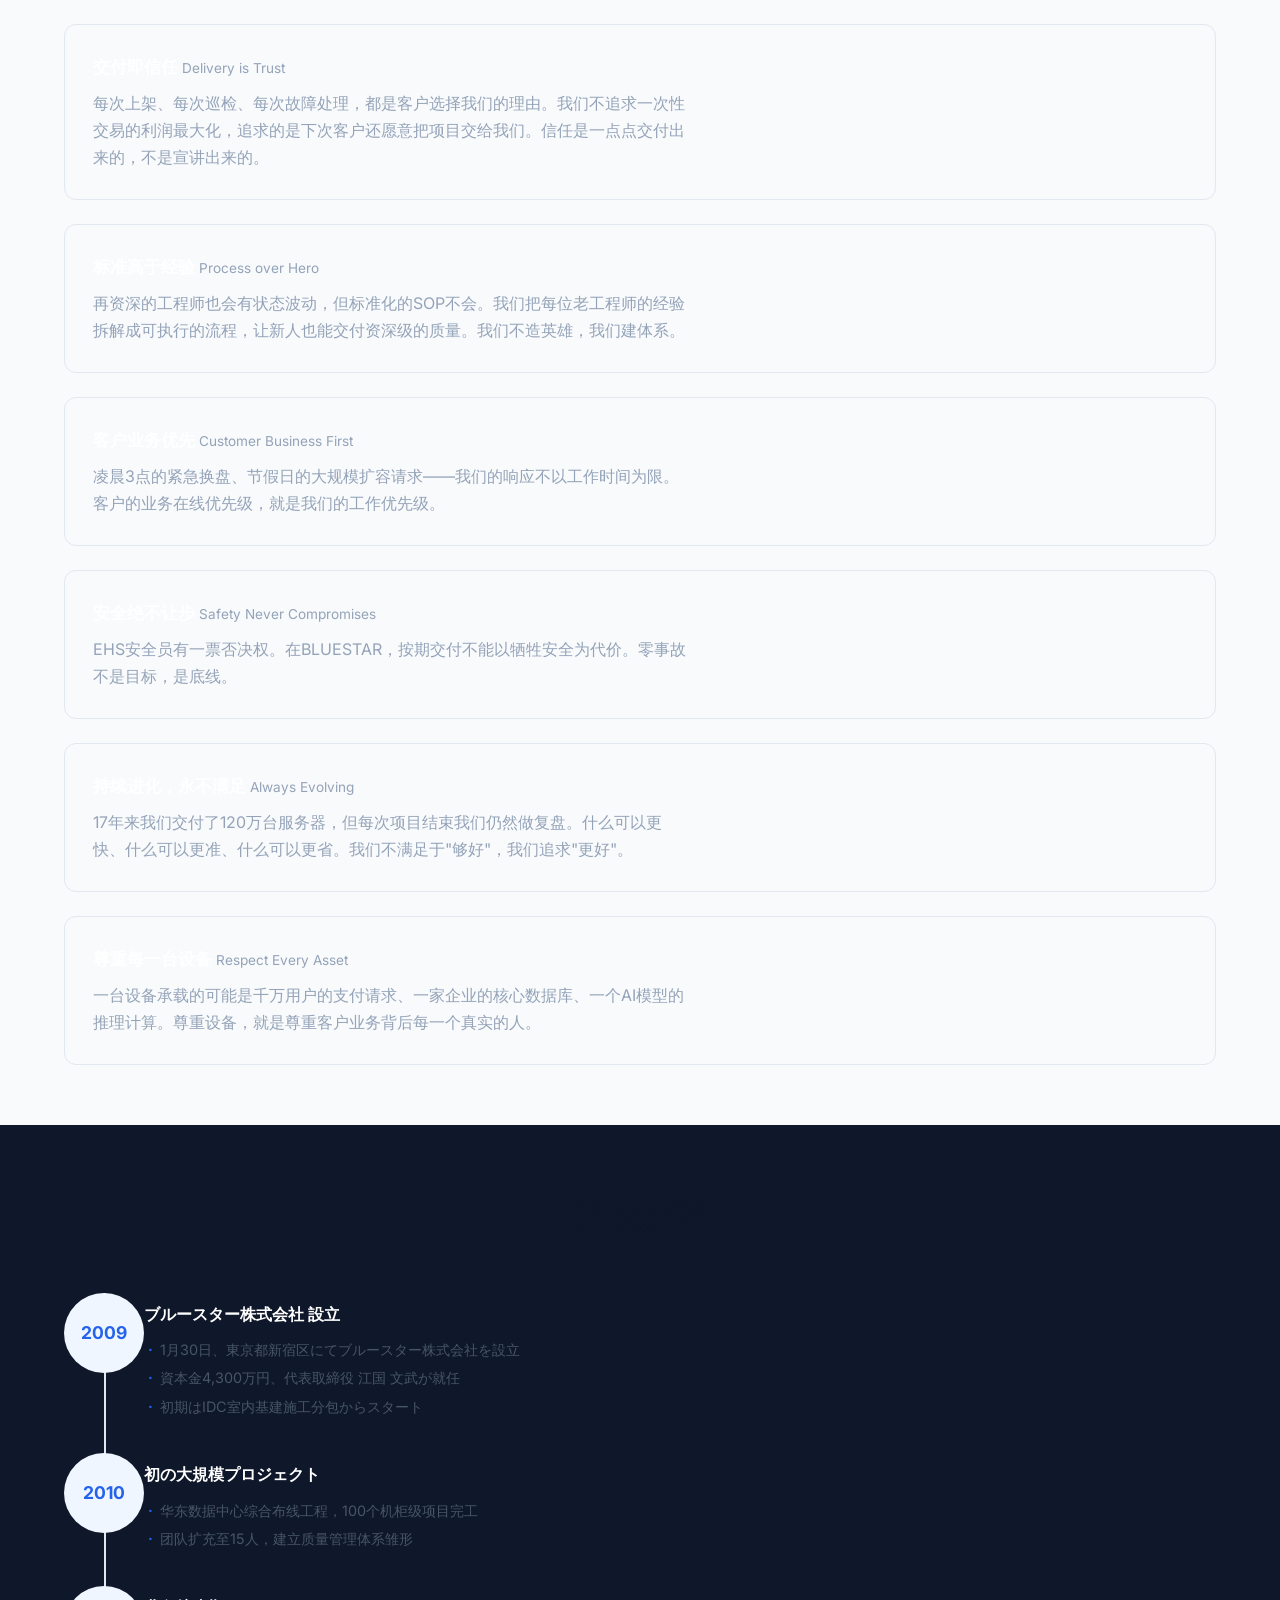
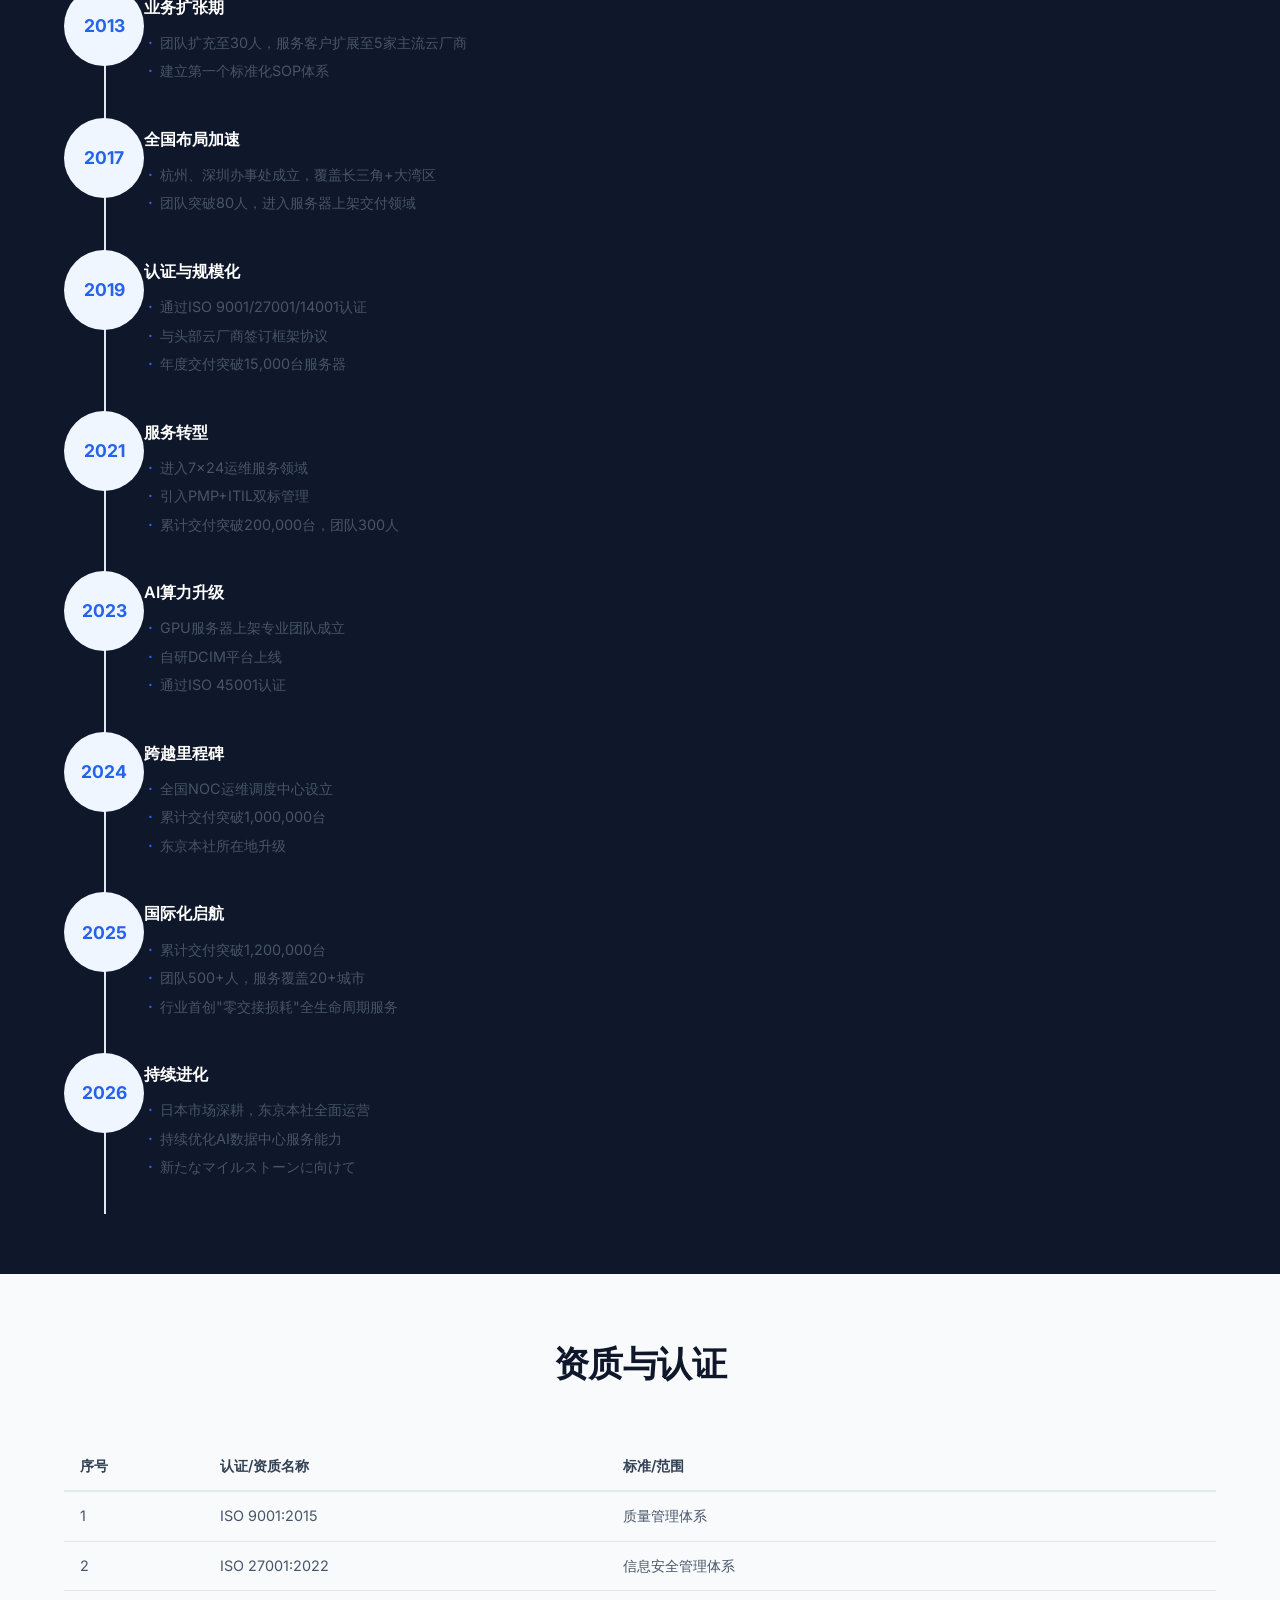
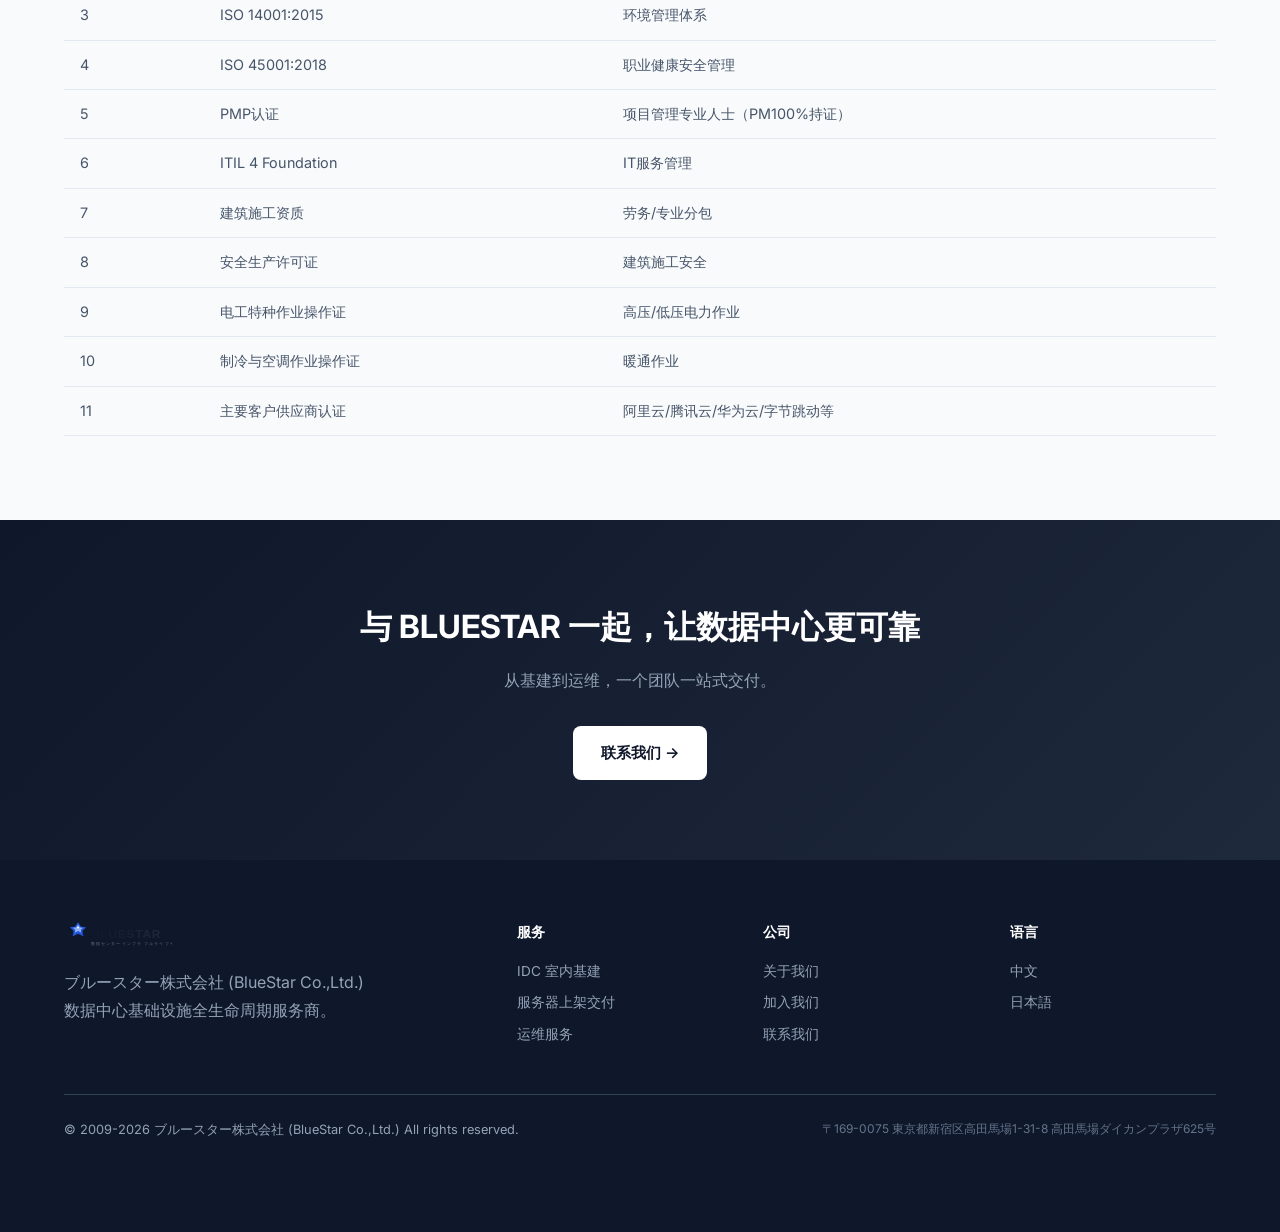
==== commit 467bd166: "Phase 1: Logo SVG, sitemap.xml, robots.txt, db-config.js, contact.php created; all HTML pages update" ====
--- a/site/about/index.html
+++ b/site/about/index.html
@@ -1,18 +1,19 @@
 <!DOCTYPE html>
 <html lang="zh-CN">
 <head><meta charset="UTF-8"><meta name="viewport" content="width=device-width, initial-scale=1.0">
-<title>关于我们 - BLUESTAR | 数据中心基础设施服务商</title>
-<meta name="description" content="BLUESTAR 成立于2018年，专注于数据中心基础设施全生命周期服务。累计交付1,200,000+台服务器，服务覆盖20+城市。使命：让每一台服务器在正确的位置、以正确的状态、在正确的时间上线。">
-<link rel="canonical" href="https://jackchen808.github.io/bluestar-website/about/">
-<link rel="alternate" hreflang="zh-CN" href="https://jackchen808.github.io/bluestar-website/about/">
-<link rel="alternate" hreflang="ja" href="https://jackchen808.github.io/bluestar-website/ja/about/">
+<title>关于我们 - ブルースター株式会社 (BLUESTAR) | 数据中心基础设施服务商</title>
+<meta name="description" content="ブルースター株式会社 (BlueStar Co.,Ltd.) 成立于2009年，资本金4,300万円，代表取締役 江国 文武。专注于数据中心基础设施全生命周期服务。累计交付1,200,000+台服务器，服务覆盖20+城市。">
+<meta name="keywords" content="ブルースター株式会社,BlueStar,数据中心,IDC,东京,新宿,江国文武,数据中心基础设施">
+<link rel="canonical" href="https://www.bl-star.co.jp/about/">
+<link rel="alternate" hreflang="zh-CN" href="https://www.bl-star.co.jp/about/">
+<link rel="alternate" hreflang="ja" href="https://www.bl-star.co.jp/ja/about/">
 <link rel="preconnect" href="https://fonts.googleapis.com"><link rel="preconnect" href="https://fonts.gstatic.com" crossorigin>
 <link href="https://fonts.googleapis.com/css2?family=Inter:wght@400;500;600;700;800&display=swap" rel="stylesheet">
 <link rel="stylesheet" href="../css/style.css">
 </head>
 <body>
 <nav class="navbar"><div class="navbar-inner">
-<a href="../index.html" class="navbar-logo"><span class="logo-dot"></span>BLUESTAR</a>
+<a href="../index.html" class="navbar-logo"><img src="../images/logo.svg" alt="ブルースター株式会社 BLUESTAR" height="32" style="height:32px;width:auto;"></a>
 <div class="nav-toggle" role="button" aria-label="切换菜单" tabindex="0"><span></span><span></span><span></span></div>
 <div class="navbar-links">
 <a href="../index.html">首页</a><a href="../services/index.html">服务</a><a href="index.html" class="active">关于我们</a><a href="../cases/index.html">案例</a><a href="../careers/index.html">岗位</a><a href="../contact/index.html">联系我们</a><a href="../ja/index.html" class="lang-switch">🇯🇵 日本語</a>
@@ -21,9 +22,47 @@
 <header class="page-hero">
   <div class="container">
     <h1>关于 BLUESTAR</h1>
-    <p>让每一台服务器在正确的位置、以正确的状态、在正确的时间上线。</p>
+    <p>ブルースター株式会社 — 让每一台服务器在正确的位置、以正确的状态、在正确的时间上线。</p>
   </div>
-</header>
+</section>
+
+<!-- Company Profile -->
+<section style="padding:60px 0;background:var(--gray-50);">
+  <div class="container-narrow container">
+    <div class="block">
+      <span class="label" style="display:inline-block;padding:4px 14px;border-radius:20px;font-size:0.75rem;font-weight:600;background:var(--accent-soft);color:var(--accent);margin-bottom:12px;letter-spacing:2px;text-transform:uppercase;">Company Profile</span>
+      <div style="display:grid;grid-template-columns:1fr 1fr;gap:16px;margin-top:24px;max-width:600px;">
+        <div style="padding:12px 16px;border:1px solid var(--gray-200);border-radius:var(--radius);">
+          <div style="font-size:0.75rem;color:var(--gray-400);margin-bottom:2px;">会社名</div>
+          <div style="font-weight:600;font-size:0.95rem;">ブルースター株式会社</div>
+          <div style="font-size:0.8rem;color:var(--gray-500);">BlueStar Co.,Ltd.</div>
+        </div>
+        <div style="padding:12px 16px;border:1px solid var(--gray-200);border-radius:var(--radius);">
+          <div style="font-size:0.75rem;color:var(--gray-400);margin-bottom:2px;">代表者</div>
+          <div style="font-weight:600;font-size:0.95rem;">江国 文武</div>
+        </div>
+        <div style="padding:12px 16px;border:1px solid var(--gray-200);border-radius:var(--radius);">
+          <div style="font-size:0.75rem;color:var(--gray-400);margin-bottom:2px;">設立</div>
+          <div style="font-weight:600;font-size:0.95rem;">2009年1月30日</div>
+        </div>
+        <div style="padding:12px 16px;border:1px solid var(--gray-200);border-radius:var(--radius);">
+          <div style="font-size:0.75rem;color:var(--gray-400);margin-bottom:2px;">資本金</div>
+          <div style="font-weight:600;font-size:0.95rem;">4,300万円</div>
+        </div>
+        <div style="padding:12px 16px;border:1px solid var(--gray-200);border-radius:var(--radius);">
+          <div style="font-size:0.75rem;color:var(--gray-400);margin-bottom:2px;">所在地</div>
+          <div style="font-weight:600;font-size:0.95rem;">〒169-0075</div>
+          <div style="font-size:0.8rem;color:var(--gray-500);">東京都新宿区高田馬場1-31-8<br>高田馬場ダイカンプラザ625号</div>
+        </div>
+        <div style="padding:12px 16px;border:1px solid var(--gray-200);border-radius:var(--radius);">
+          <div style="font-size:0.75rem;color:var(--gray-400);margin-bottom:2px;">お問い合わせ</div>
+          <div style="font-weight:600;font-size:0.85rem;">info@bl-star.cloud</div>
+          <div style="font-size:0.8rem;color:var(--gray-500);">TEL: 03-6824-5796</div>
+        </div>
+      </div>
+    </div>
+  </div>
+</section>
 
 <!-- Mission & Vision -->
 <section class="company-mv">
@@ -50,25 +89,27 @@
       <div class="value-item"><h4>标准高于经验 <span class="en">Process over Hero</span></h4><p>再资深的工程师也会有状态波动，但标准化的SOP不会。我们把每位老工程师的经验拆解成可执行的流程，让新人也能交付资深级的质量。我们不造英雄，我们建体系。</p></div>
       <div class="value-item"><h4>客户业务优先 <span class="en">Customer Business First</span></h4><p>凌晨3点的紧急换盘、节假日的大规模扩容请求——我们的响应不以工作时间为限。客户的业务在线优先级，就是我们的工作优先级。</p></div>
       <div class="value-item"><h4>安全绝不让步 <span class="en">Safety Never Compromises</span></h4><p>EHS安全员有一票否决权。在BLUESTAR，按期交付不能以牺牲安全为代价。零事故不是目标，是底线。</p></div>
-      <div class="value-item"><h4>持续进化，永不满足 <span class="en">Always Evolving</span></h4><p>8年来我们交付了120万台服务器，但每次项目结束我们仍然做复盘。什么可以更快、什么可以更准、什么可以更省。我们不满足于"够好"，我们追求"更好"。</p></div>
+      <div class="value-item"><h4>持续进化，永不满足 <span class="en">Always Evolving</span></h4><p>17年来我们交付了120万台服务器，但每次项目结束我们仍然做复盘。什么可以更快、什么可以更准、什么可以更省。我们不满足于"够好"，我们追求"更好"。</p></div>
       <div class="value-item"><h4>尊重每一台设备 <span class="en">Respect Every Asset</span></h4><p>一台设备承载的可能是千万用户的支付请求、一家企业的核心数据库、一个AI模型的推理计算。尊重设备，就是尊重客户业务背后每一个真实的人。</p></div>
     </div>
   </div>
 </section>
 
-<!-- Timeline -->
+<!-- Timeline - Updated from 2009 -->
 <section style="padding:60px 0;">
   <div class="container">
     <div class="section-title"><h2>发展历程</h2></div>
     <div class="timeline">
-      <div class="timeline-item"><div class="year">2018</div><div class="content"><div class="title">BLUESTAR 成立</div><ul><li>初期专注于IDC室内基建施工分包</li><li>首个项目：华东某数据中心综合布线工程，30个机柜</li></ul></div></div>
-      <div class="timeline-item"><div class="year">2019</div><div class="content"><div class="title">业务拓展</div><ul><li>团队扩充至50人，建立第一个标准化SOP体系</li><li>进入服务器上架交付领域</li><li>年度交付3,000台服务器</li></ul></div></div>
-      <div class="timeline-item"><div class="year">2020</div><div class="content"><div class="title">区域布局</div><ul><li>杭州、深圳办事处成立，覆盖长三角+大湾区</li><li>通过ISO 9001/27001/14001认证</li><li>团队突破100人，年度交付15,000台</li></ul></div></div>
-      <div class="timeline-item"><div class="year">2021</div><div class="content"><div class="title">服务转型</div><ul><li>进入7×24运维服务领域</li><li>与头部云厂商签订框架协议</li><li>引入PMP认证体系，年度交付80,000台</li></ul></div></div>
-      <div class="timeline-item"><div class="year">2022</div><div class="content"><div class="title">全国布局</div><ul><li>北京、成都办事处成立，完成四大区域布局</li><li>荣获"最佳交付合作伙伴"</li><li>累计交付突破200,000台，团队300人</li></ul></div></div>
-      <div class="timeline-item"><div class="year">2023</div><div class="content"><div class="title">AI算力升级</div><ul><li>GPU服务器上架专业团队成立</li><li>自研DCIM平台上线</li><li>通过ISO 45001认证，年度交付500,000台</li></ul></div></div>
-      <div class="timeline-item"><div class="year">2024</div><div class="content"><div class="title">跨越里程碑</div><ul><li>上海总部升级，设全国NOC运维调度中心</li><li>累计交付突破1,000,000台</li><li>东京办事处筹备，日本市场启动</li></ul></div></div>
-      <div class="timeline-item"><div class="year">2025</div><div class="content"><div class="title">国际化启航</div><ul><li>累计交付突破1,200,000台</li><li>团队500+人，服务覆盖20+城市</li><li>东京办事处正式运营</li><li>行业首创"零交接损耗"全生命周期服务</li></ul></div></div>
+      <div class="timeline-item"><div class="year">2009</div><div class="content"><div class="title">ブルースター株式会社 設立</div><ul><li>1月30日、東京都新宿区にてブルースター株式会社を設立</li><li>資本金4,300万円、代表取締役 江国 文武が就任</li><li>初期はIDC室内基建施工分包からスタート</li></ul></div></div>
+      <div class="timeline-item"><div class="year">2010</div><div class="content"><div class="title">初の大規模プロジェクト</div><ul><li>华东数据中心综合布线工程，100个机柜级项目完工</li><li>团队扩充至15人，建立质量管理体系雏形</li></ul></div></div>
+      <div class="timeline-item"><div class="year">2013</div><div class="content"><div class="title">业务扩张期</div><ul><li>团队扩充至30人，服务客户扩展至5家主流云厂商</li><li>建立第一个标准化SOP体系</li></ul></div></div>
+      <div class="timeline-item"><div class="year">2017</div><div class="content"><div class="title">全国布局加速</div><ul><li>杭州、深圳办事处成立，覆盖长三角+大湾区</li><li>团队突破80人，进入服务器上架交付领域</li></ul></div></div>
+      <div class="timeline-item"><div class="year">2019</div><div class="content"><div class="title">认证与规模化</div><ul><li>通过ISO 9001/27001/14001认证</li><li>与头部云厂商签订框架协议</li><li>年度交付突破15,000台服务器</li></ul></div></div>
+      <div class="timeline-item"><div class="year">2021</div><div class="content"><div class="title">服务转型</div><ul><li>进入7×24运维服务领域</li><li>引入PMP+ITIL双标管理</li><li>累计交付突破200,000台，团队300人</li></ul></div></div>
+      <div class="timeline-item"><div class="year">2023</div><div class="content"><div class="title">AI算力升级</div><ul><li>GPU服务器上架专业团队成立</li><li>自研DCIM平台上线</li><li>通过ISO 45001认证</li></ul></div></div>
+      <div class="timeline-item"><div class="year">2024</div><div class="content"><div class="title">跨越里程碑</div><ul><li>全国NOC运维调度中心设立</li><li>累计交付突破1,000,000台</li><li>东京本社所在地升级</li></ul></div></div>
+      <div class="timeline-item"><div class="year">2025</div><div class="content"><div class="title">国际化启航</div><ul><li>累计交付突破1,200,000台</li><li>团队500+人，服务覆盖20+城市</li><li>行业首创"零交接损耗"全生命周期服务</li></ul></div></div>
+      <div class="timeline-item"><div class="year">2026</div><div class="content"><div class="title">持续进化</div><ul><li>日本市场深耕，东京本社全面运营</li><li>持续优化AI数据中心服务能力</li><li>新たなマイルストーンに向けて</li></ul></div></div>
     </div>
   </div>
 </section>
@@ -109,12 +150,15 @@
 
 <footer class="footer"><div class="container">
 <div class="footer-grid">
-<div class="footer-brand"><div class="logo">BLUESTAR</div><p>数据中心基础设施全生命周期服务商。</p></div>
+<div class="footer-brand"><div class="logo"><img src="../images/logo.svg" alt="ブルースター株式会社 BLUESTAR" height="28" style="height:28px;width:auto;"></div><p>ブルースター株式会社 (BlueStar Co.,Ltd.)<br>数据中心基础设施全生命周期服务商。</p></div>
 <div class="footer-col"><h5>服务</h5><a href="../services/index.html">IDC 室内基建</a><a href="../services/index.html">服务器上架交付</a><a href="../services/index.html">运维服务</a></div>
 <div class="footer-col"><h5>公司</h5><a href="index.html">关于我们</a><a href="../careers/index.html">加入我们</a><a href="../contact/index.html">联系我们</a></div>
 <div class="footer-col"><h5>语言</h5><a href="../index.html">中文</a><a href="../ja/index.html">日本語</a></div>
 </div>
-<div class="footer-bottom"><span>&copy; 2025-2026 BLUESTAR.</span></div>
+<div class="footer-bottom">
+  <span>&copy; 2009-2026 ブルースター株式会社 (BlueStar Co.,Ltd.) All rights reserved.</span>
+  <span style="color:var(--gray-500);font-size:0.75rem;">〒169-0075 東京都新宿区高田馬場1-31-8 高田馬場ダイカンプラザ625号</span>
+</div>
 </div></footer>
 <script src="../js/main.js"></script>
 </body>
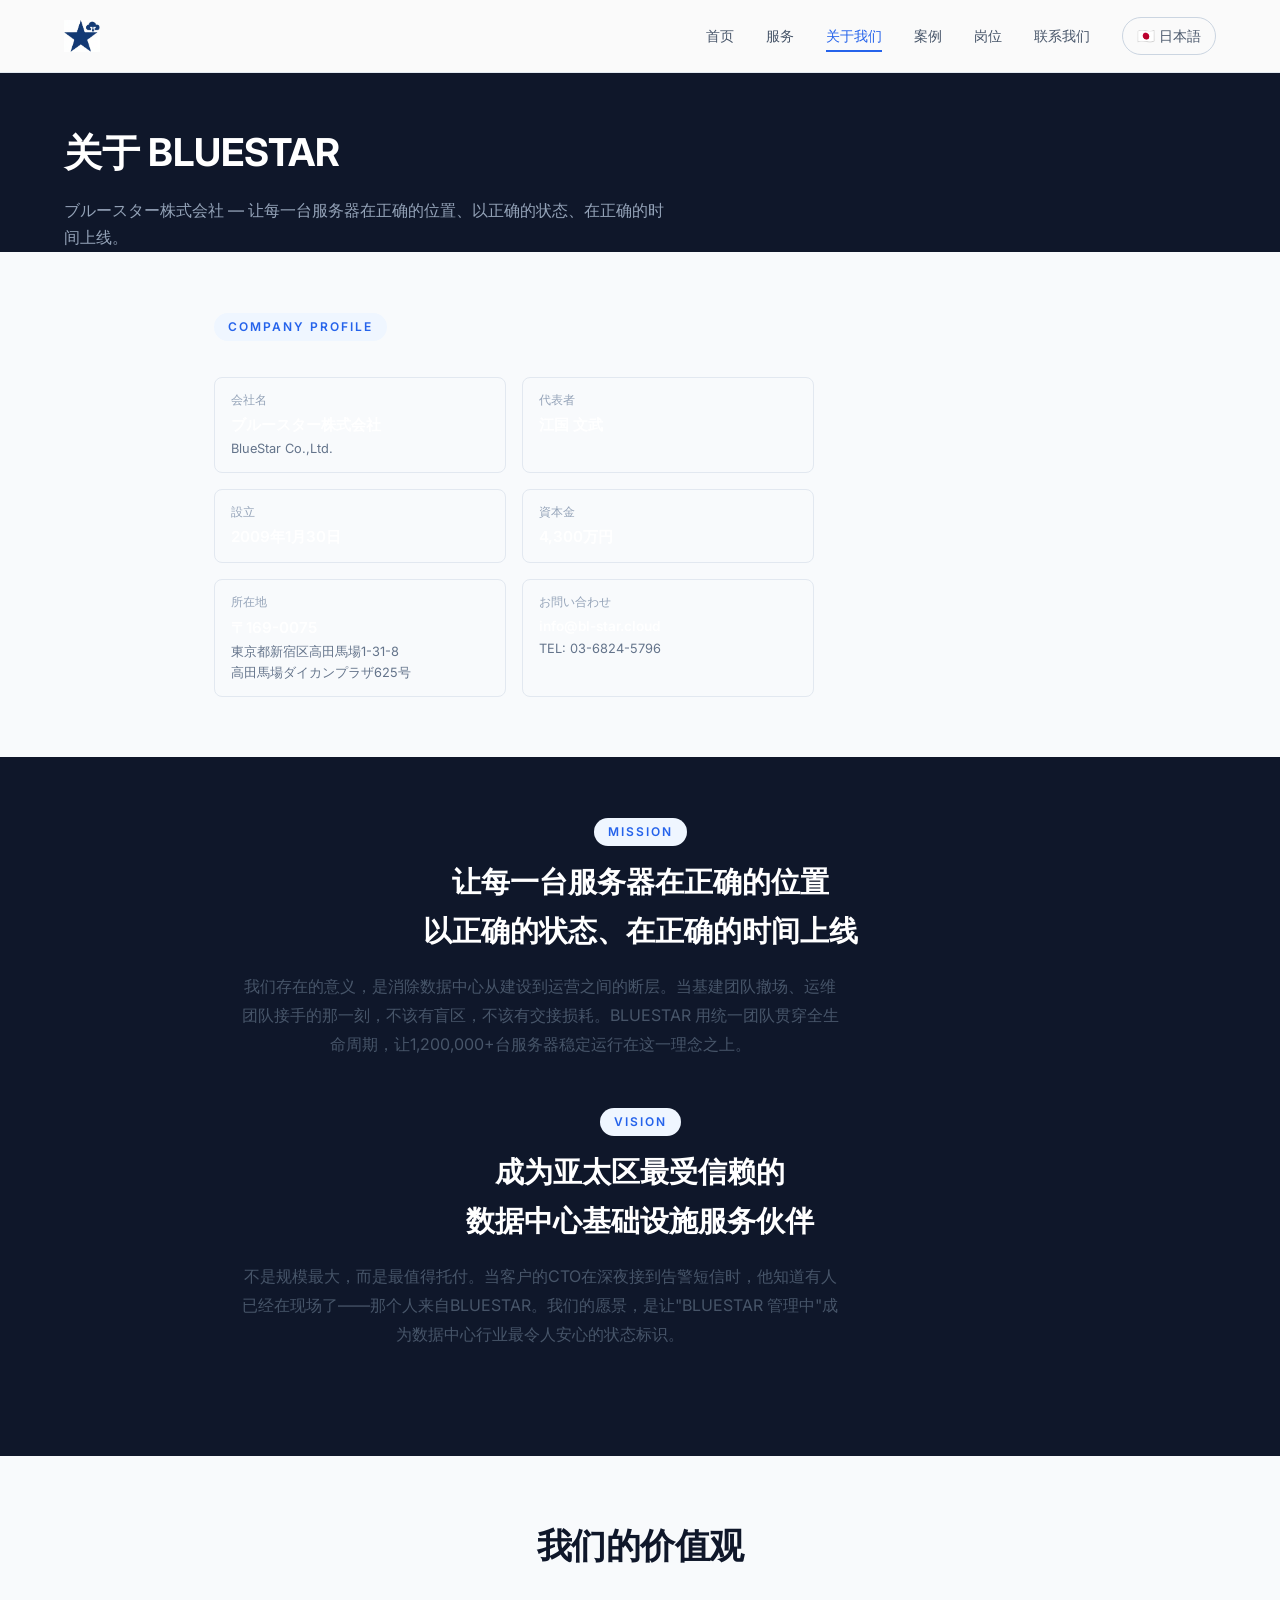
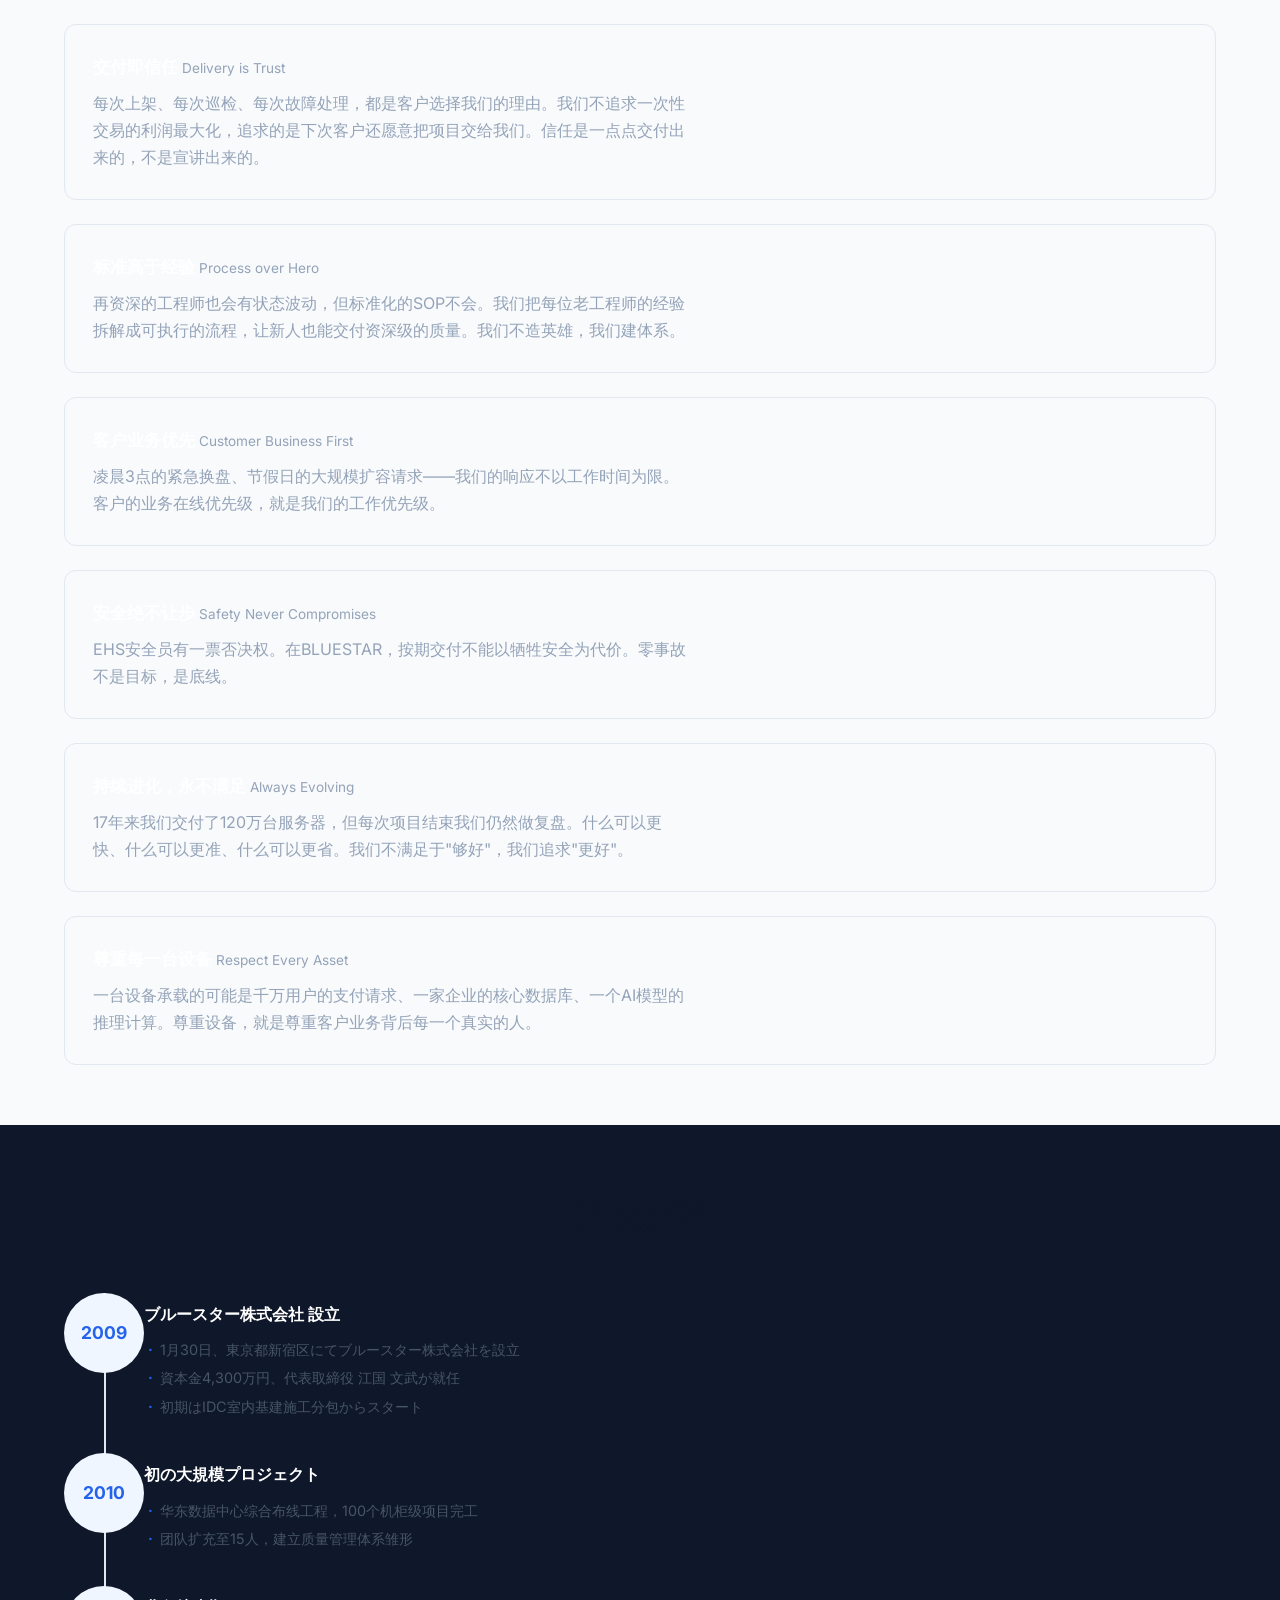
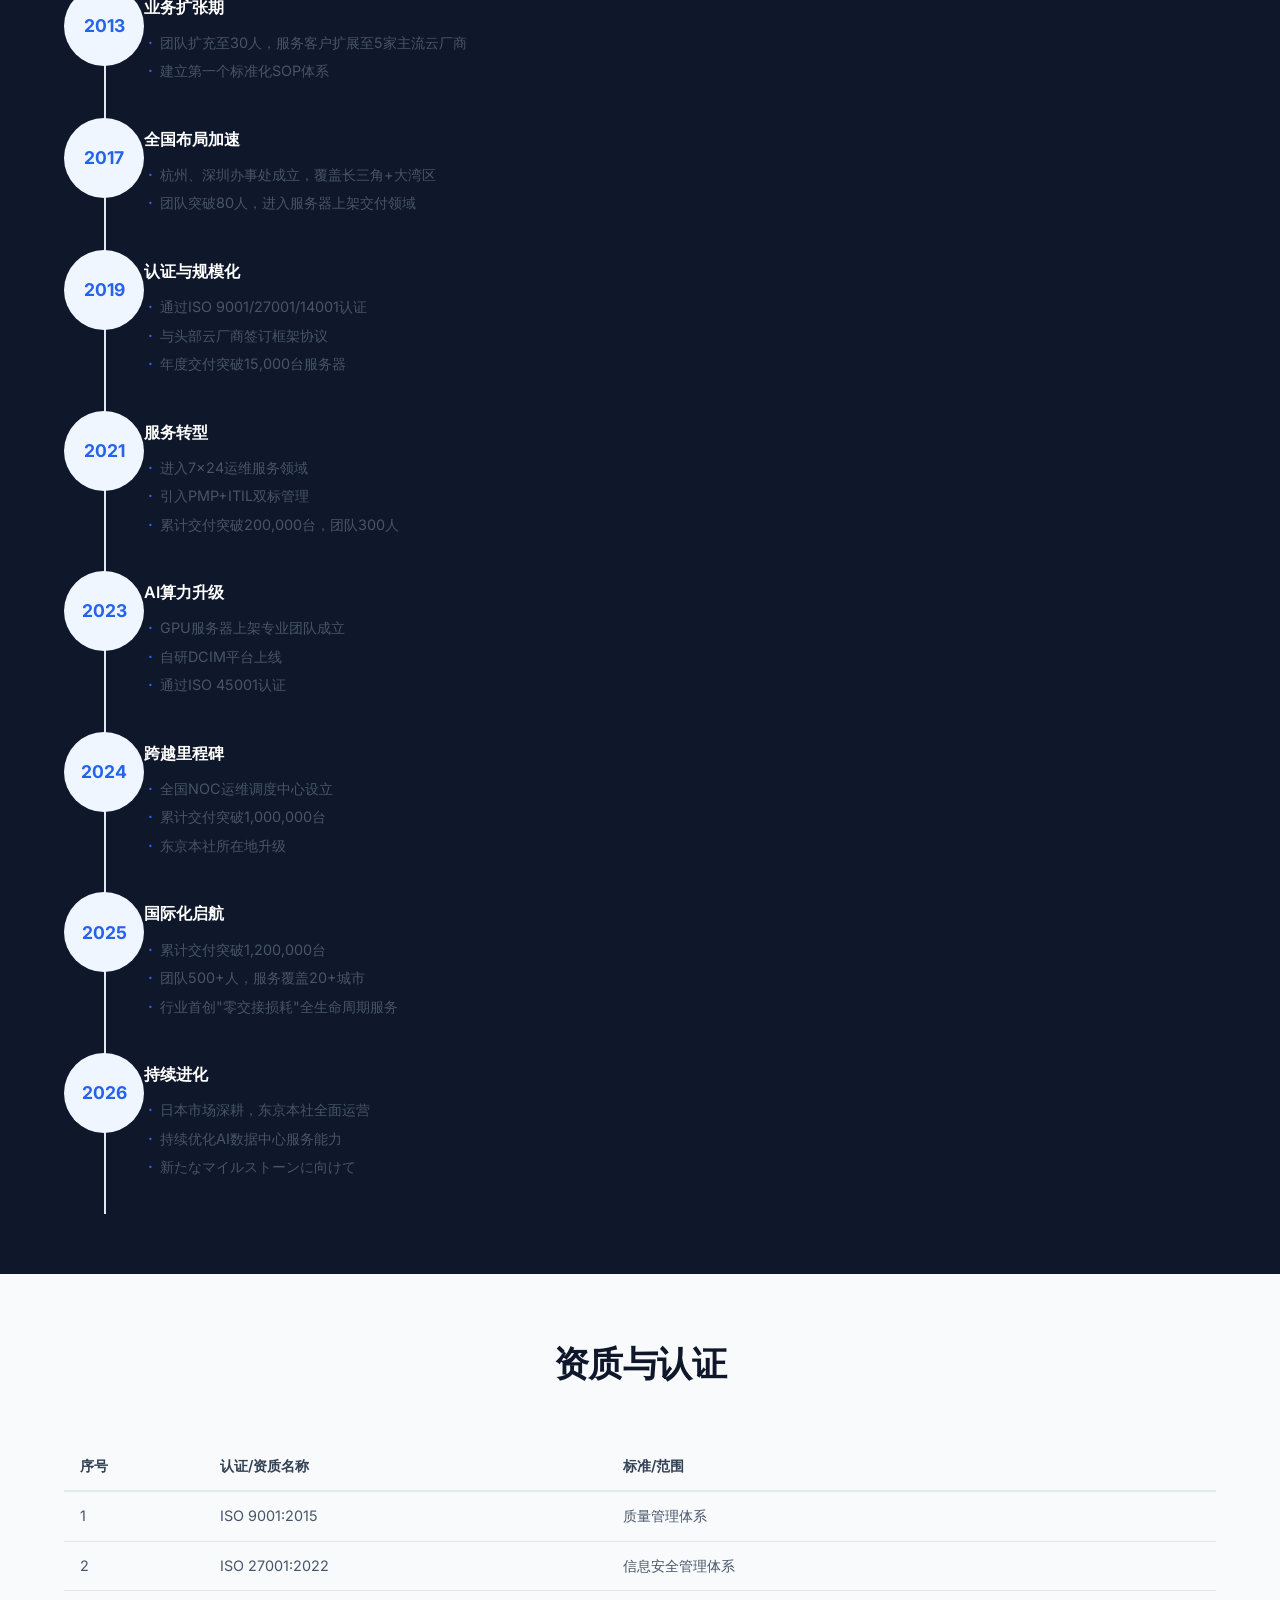
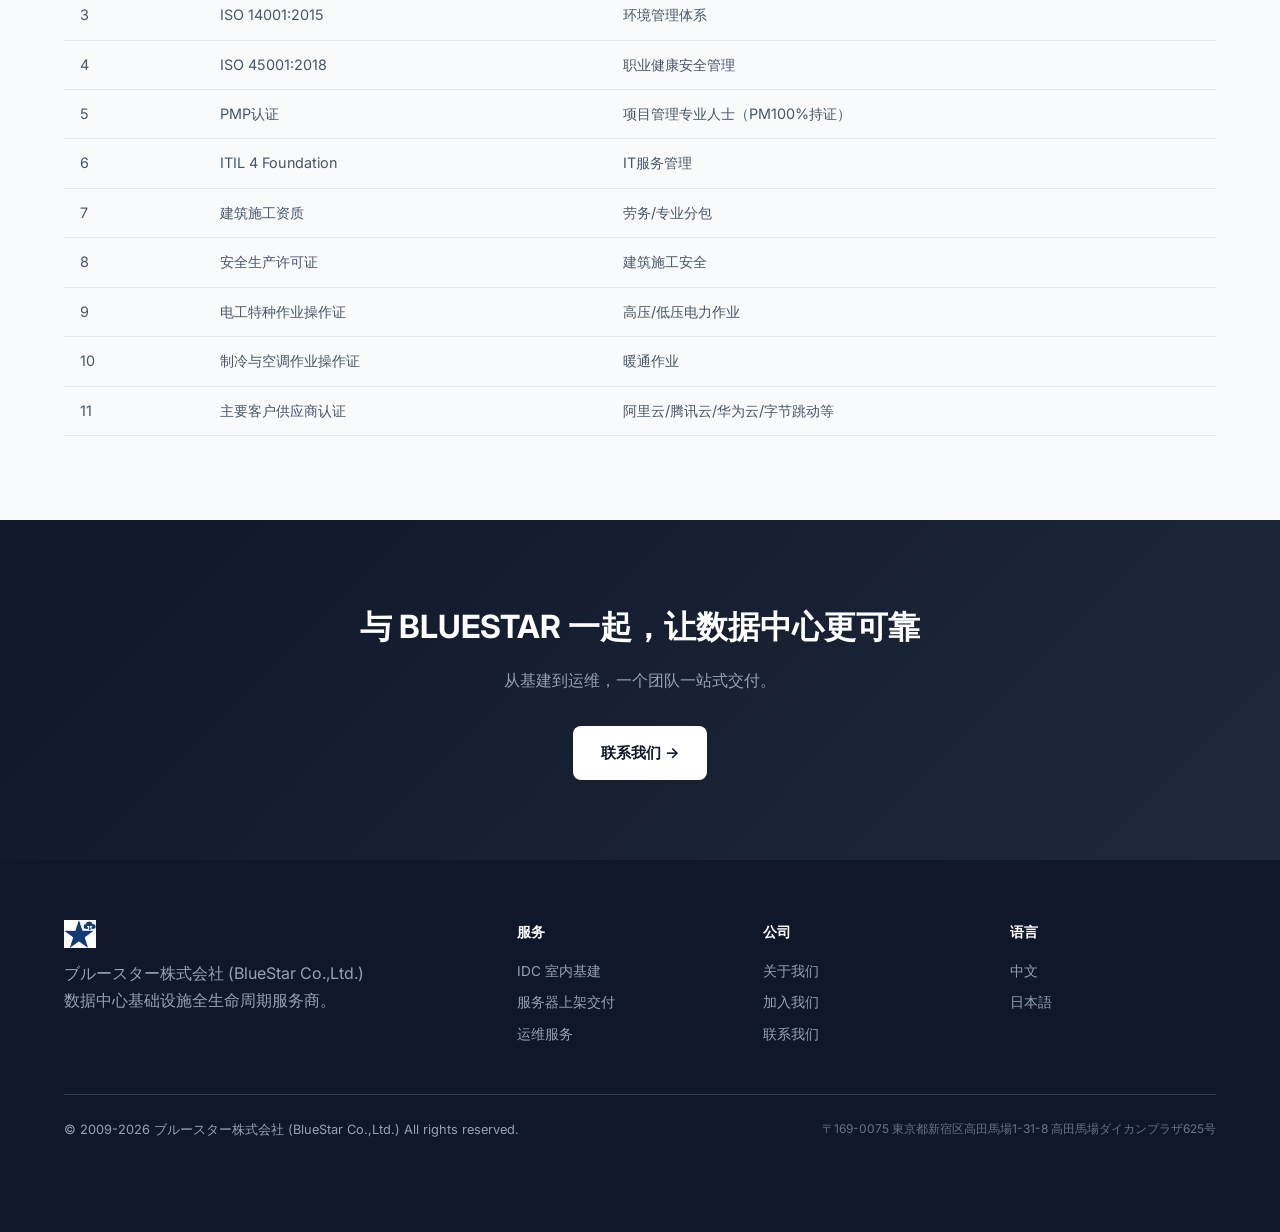
==== commit f24df1bf: "Phase 3: Email forms, career applications, company info finalization" ====
--- a/site/about/index.html
+++ b/site/about/index.html
@@ -13,7 +13,7 @@
 </head>
 <body>
 <nav class="navbar"><div class="navbar-inner">
-<a href="../index.html" class="navbar-logo"><img src="../images/logo.svg" alt="ブルースター株式会社 BLUESTAR" height="32" style="height:32px;width:auto;"></a>
+<a href="../index.html" class="navbar-logo"><img src="../images/LOGO227x200.png" alt="ブルースター株式会社 BLUESTAR" height="32" style="height:32px;width:auto;"></a>
 <div class="nav-toggle" role="button" aria-label="切换菜单" tabindex="0"><span></span><span></span><span></span></div>
 <div class="navbar-links">
 <a href="../index.html">首页</a><a href="../services/index.html">服务</a><a href="index.html" class="active">关于我们</a><a href="../cases/index.html">案例</a><a href="../careers/index.html">岗位</a><a href="../contact/index.html">联系我们</a><a href="../ja/index.html" class="lang-switch">🇯🇵 日本語</a>
@@ -150,7 +150,7 @@
 
 <footer class="footer"><div class="container">
 <div class="footer-grid">
-<div class="footer-brand"><div class="logo"><img src="../images/logo.svg" alt="ブルースター株式会社 BLUESTAR" height="28" style="height:28px;width:auto;"></div><p>ブルースター株式会社 (BlueStar Co.,Ltd.)<br>数据中心基础设施全生命周期服务商。</p></div>
+<div class="footer-brand"><div class="logo"><img src="../images/LOGO227x200.png" alt="ブルースター株式会社 BLUESTAR" height="28" style="height:28px;width:auto;"></div><p>ブルースター株式会社 (BlueStar Co.,Ltd.)<br>数据中心基础设施全生命周期服务商。</p></div>
 <div class="footer-col"><h5>服务</h5><a href="../services/index.html">IDC 室内基建</a><a href="../services/index.html">服务器上架交付</a><a href="../services/index.html">运维服务</a></div>
 <div class="footer-col"><h5>公司</h5><a href="index.html">关于我们</a><a href="../careers/index.html">加入我们</a><a href="../contact/index.html">联系我们</a></div>
 <div class="footer-col"><h5>语言</h5><a href="../index.html">中文</a><a href="../ja/index.html">日本語</a></div>
--- a/site/css/style.css
+++ b/site/css/style.css
@@ -22,7 +22,7 @@
   --success: #059669;
   --warning: #d97706;
   --danger: #dc2626;
-  --font-sans: 'Inter', -apple-system, BlinkMacSystemFont, 'Segoe UI', sans-serif;
+  --font-sans: 'Inter', 'Noto Sans JP', -apple-system, BlinkMacSystemFont, 'Segoe UI', sans-serif;
   --font-mono: 'JetBrains Mono', 'Fira Code', monospace;
   --max-width: 1200px;
   --radius: 8px;
@@ -70,6 +70,7 @@
   font-size: 1.35rem; font-weight: 700; color: var(--primary); letter-spacing: -0.5px;
 }
 .navbar-logo:hover { color: var(--primary); }
+.navbar-logo img { display: block; height: 32px; width: auto; }
 .navbar-logo .logo-dot {
   width: 10px; height: 10px; border-radius: 50%;
   background: var(--accent); display: inline-block;
@@ -94,6 +95,7 @@
   color: var(--gray-600); transition: all 0.2s;
 }
 .lang-switch:hover { border-color: var(--accent); color: var(--accent); }
+.lang-switch img { display: none; }
 
 /* Mobile nav toggle */
 .nav-toggle { display: none; flex-direction: column; gap: 5px; cursor: pointer; padding: 4px; }
@@ -421,7 +423,8 @@
   padding: 60px 0 32px;
 }
 .footer-grid { display: grid; grid-template-columns: 2fr 1fr 1fr 1fr; gap: 40px; margin-bottom: 40px; }
-.footer-brand .logo { font-weight: 700; font-size: 1.2rem; color: var(--white); margin-bottom: 12px; }
+.footer-brand .logo { font-weight: 700; font-size: 1.2rem; color: var(--white); margin-bottom: 12px; display: flex; align-items: center; }
+.footer-brand .logo img { height: 28px; width: auto; }
 .footer-brand p { font-size: 0.85rem; line-height: 1.7; }
 .footer-col h5 { color: var(--white); font-size: 0.9rem; margin-bottom: 16px; }
 .footer-col a {
@@ -436,6 +439,26 @@
 }
 @media (max-width: 768px) { .footer-grid { grid-template-columns: 1fr 1fr; } }
 @media (max-width: 480px) { .footer-grid { grid-template-columns: 1fr; } }
+
+/* ===== Form Success Feedback ===== */
+.form-success {
+  display: none; padding: 24px; background: #d1fae5; border: 1px solid #a7f3d0;
+  border-radius: var(--radius-lg); text-align: center; margin-bottom: 20px;
+}
+.form-success.show { display: block; }
+.form-success .icon { font-size: 2.5rem; margin-bottom: 8px; }
+.form-success h4 { color: #065f46; margin-bottom: 4px; font-size: 1.1rem; }
+.form-success p { color: #047857; font-size: 0.9rem; }
+
+/* ===== Apply Button ===== */
+.apply-btn {
+  display: inline-flex; align-items: center; gap: 6px;
+  margin-top: 16px; padding: 10px 22px; border-radius: var(--radius);
+  font-size: 0.9rem; font-weight: 600; cursor: pointer;
+  transition: all 0.2s; border: 1.5px solid var(--accent);
+  background: var(--white); color: var(--accent);
+}
+.apply-btn:hover { background: var(--accent); color: var(--white); }
 
 /* ===== CTA Section ===== */
 .cta-section {
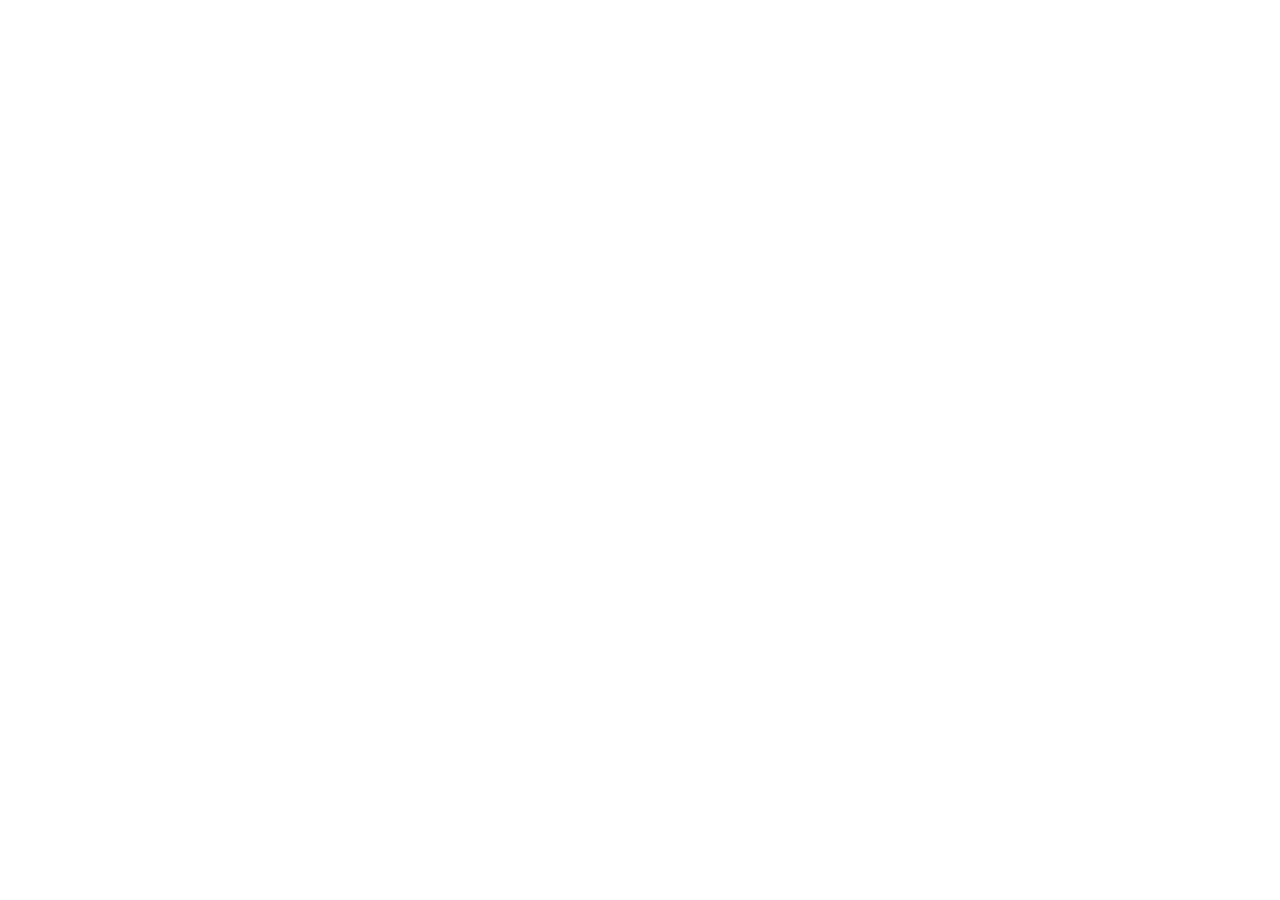
==== commit 335ba013: "Phase 5: Logo+BLUESTAR text, AJAX email forms via PHP SMTP" ====
--- a/site/about/index.html
+++ b/site/about/index.html
@@ -1,8 +1,8 @@
 <!DOCTYPE html>
 <html lang="zh-CN">
 <head><meta charset="UTF-8"><meta name="viewport" content="width=device-width, initial-scale=1.0">
-<title>关于我们 - ブルースター株式会社 (BLUESTAR) | 数据中心基础设施服务商</title>
-<meta name="description" content="ブルースター株式会社 (BlueStar Co.,Ltd.) 成立于2009年，资本金4,300万円，代表取締役 江国 文武。专注于数据中心基础设施全生命周期服务。累计交付1,200,000+台服务器，服务覆盖20+城市。">
+<title>关于我们 - ブルースター株式会社 (BLUESTAR) | 数据中心基础设施服务�?/title>
+<meta name="description" content="ブルースター株式会社 (BlueStar Co.,Ltd.) 成立�?009年，资本�?,300万円，代表取締役 江国 文武。专注于数据中心基础设施全生命周期服务。累计交�?,200,000+台服务器，服务覆�?0+城市�?>
 <meta name="keywords" content="ブルースター株式会社,BlueStar,数据中心,IDC,东京,新宿,江国文武,数据中心基础设施">
 <link rel="canonical" href="https://www.bl-star.co.jp/about/">
 <link rel="alternate" hreflang="zh-CN" href="https://www.bl-star.co.jp/about/">
@@ -13,16 +13,19 @@
 </head>
 <body>
 <nav class="navbar"><div class="navbar-inner">
-<a href="../index.html" class="navbar-logo"><img src="../images/LOGO227x200.png" alt="ブルースター株式会社 BLUESTAR" height="32" style="height:32px;width:auto;"></a>
+<a href="../index.html" class="navbar-logo">
+      <img src="../images/LOGO227x200.png" alt="BLUESTAR" height="36" style="height:36px;width:auto;">
+      <span class="logo-text">BLUESTAR</span>
+    </a>
 <div class="nav-toggle" role="button" aria-label="切换菜单" tabindex="0"><span></span><span></span><span></span></div>
 <div class="navbar-links">
-<a href="../index.html">首页</a><a href="../services/index.html">服务</a><a href="index.html" class="active">关于我们</a><a href="../cases/index.html">案例</a><a href="../careers/index.html">岗位</a><a href="../contact/index.html">联系我们</a><a href="../ja/index.html" class="lang-switch">🇯🇵 日本語</a>
+<a href="../index.html">首页</a><a href="../services/index.html">服务</a><a href="index.html" class="active">关于我们</a><a href="../cases/index.html">案例</a><a href="../careers/index.html">岗位</a><a href="../contact/index.html">联系我们</a><a href="../ja/index.html" class="lang-switch">🇯🇵 日本�?/a>
 </div></div></nav>
 
 <header class="page-hero">
   <div class="container">
     <h1>关于 BLUESTAR</h1>
-    <p>ブルースター株式会社 — 让每一台服务器在正确的位置、以正确的状态、在正确的时间上线。</p>
+    <p>ブルースター株式会社 �?让每一台服务器在正确的位置、以正确的状态、在正确的时间上线�?/p>
   </div>
 </section>
 
@@ -33,26 +36,26 @@
       <span class="label" style="display:inline-block;padding:4px 14px;border-radius:20px;font-size:0.75rem;font-weight:600;background:var(--accent-soft);color:var(--accent);margin-bottom:12px;letter-spacing:2px;text-transform:uppercase;">Company Profile</span>
       <div style="display:grid;grid-template-columns:1fr 1fr;gap:16px;margin-top:24px;max-width:600px;">
         <div style="padding:12px 16px;border:1px solid var(--gray-200);border-radius:var(--radius);">
-          <div style="font-size:0.75rem;color:var(--gray-400);margin-bottom:2px;">会社名</div>
+          <div style="font-size:0.75rem;color:var(--gray-400);margin-bottom:2px;">会社�?/div>
           <div style="font-weight:600;font-size:0.95rem;">ブルースター株式会社</div>
           <div style="font-size:0.8rem;color:var(--gray-500);">BlueStar Co.,Ltd.</div>
         </div>
         <div style="padding:12px 16px;border:1px solid var(--gray-200);border-radius:var(--radius);">
-          <div style="font-size:0.75rem;color:var(--gray-400);margin-bottom:2px;">代表者</div>
+          <div style="font-size:0.75rem;color:var(--gray-400);margin-bottom:2px;">代表�?/div>
           <div style="font-weight:600;font-size:0.95rem;">江国 文武</div>
         </div>
         <div style="padding:12px 16px;border:1px solid var(--gray-200);border-radius:var(--radius);">
           <div style="font-size:0.75rem;color:var(--gray-400);margin-bottom:2px;">設立</div>
-          <div style="font-weight:600;font-size:0.95rem;">2009年1月30日</div>
+          <div style="font-weight:600;font-size:0.95rem;">2009�?�?0�?/div>
         </div>
         <div style="padding:12px 16px;border:1px solid var(--gray-200);border-radius:var(--radius);">
-          <div style="font-size:0.75rem;color:var(--gray-400);margin-bottom:2px;">資本金</div>
+          <div style="font-size:0.75rem;color:var(--gray-400);margin-bottom:2px;">資本�?/div>
           <div style="font-weight:600;font-size:0.95rem;">4,300万円</div>
         </div>
         <div style="padding:12px 16px;border:1px solid var(--gray-200);border-radius:var(--radius);">
           <div style="font-size:0.75rem;color:var(--gray-400);margin-bottom:2px;">所在地</div>
-          <div style="font-weight:600;font-size:0.95rem;">〒169-0075</div>
-          <div style="font-size:0.8rem;color:var(--gray-500);">東京都新宿区高田馬場1-31-8<br>高田馬場ダイカンプラザ625号</div>
+          <div style="font-weight:600;font-size:0.95rem;">�?69-0075</div>
+          <div style="font-size:0.8rem;color:var(--gray-500);">東京都新宿区高田馬場1-31-8<br>高田馬場ダイカンプラザ625�?/div>
         </div>
         <div style="padding:12px 16px;border:1px solid var(--gray-200);border-radius:var(--radius);">
           <div style="font-size:0.75rem;color:var(--gray-400);margin-bottom:2px;">お問い合わせ</div>
@@ -69,13 +72,13 @@
   <div class="container-narrow container">
     <div class="block">
       <span class="label">Mission</span>
-      <h2>让每一台服务器在正确的位置<br>以正确的状态、在正确的时间上线</h2>
-      <p>我们存在的意义，是消除数据中心从建设到运营之间的断层。当基建团队撤场、运维团队接手的那一刻，不该有盲区，不该有交接损耗。BLUESTAR 用统一团队贯穿全生命周期，让1,200,000+台服务器稳定运行在这一理念之上。</p>
+      <h2>让每一台服务器在正确的位置<br>以正确的状态、在正确的时间上�?/h2>
+      <p>我们存在的意义，是消除数据中心从建设到运营之间的断层。当基建团队撤场、运维团队接手的那一刻，不该有盲区，不该有交接损耗。BLUESTAR 用统一团队贯穿全生命周期，�?,200,000+台服务器稳定运行在这一理念之上�?/p>
     </div>
     <div class="block">
       <span class="label">Vision</span>
       <h2>成为亚太区最受信赖的<br>数据中心基础设施服务伙伴</h2>
-      <p>不是规模最大，而是最值得托付。当客户的CTO在深夜接到告警短信时，他知道有人已经在现场了——那个人来自BLUESTAR。我们的愿景，是让"BLUESTAR 管理中"成为数据中心行业最令人安心的状态标识。</p>
+      <p>不是规模最大，而是最值得托付。当客户的CTO在深夜接到告警短信时，他知道有人已经在现场了——那个人来自BLUESTAR。我们的愿景，是�?BLUESTAR 管理�?成为数据中心行业最令人安心的状态标识�?/p>
     </div>
   </div>
 </section>
@@ -85,12 +88,12 @@
   <div class="container">
     <div class="section-title"><h2>我们的价值观</h2></div>
     <div class="values-list">
-      <div class="value-item"><h4>交付即信任 <span class="en">Delivery is Trust</span></h4><p>每次上架、每次巡检、每次故障处理，都是客户选择我们的理由。我们不追求一次性交易的利润最大化，追求的是下次客户还愿意把项目交给我们。信任是一点点交付出来的，不是宣讲出来的。</p></div>
-      <div class="value-item"><h4>标准高于经验 <span class="en">Process over Hero</span></h4><p>再资深的工程师也会有状态波动，但标准化的SOP不会。我们把每位老工程师的经验拆解成可执行的流程，让新人也能交付资深级的质量。我们不造英雄，我们建体系。</p></div>
-      <div class="value-item"><h4>客户业务优先 <span class="en">Customer Business First</span></h4><p>凌晨3点的紧急换盘、节假日的大规模扩容请求——我们的响应不以工作时间为限。客户的业务在线优先级，就是我们的工作优先级。</p></div>
-      <div class="value-item"><h4>安全绝不让步 <span class="en">Safety Never Compromises</span></h4><p>EHS安全员有一票否决权。在BLUESTAR，按期交付不能以牺牲安全为代价。零事故不是目标，是底线。</p></div>
-      <div class="value-item"><h4>持续进化，永不满足 <span class="en">Always Evolving</span></h4><p>17年来我们交付了120万台服务器，但每次项目结束我们仍然做复盘。什么可以更快、什么可以更准、什么可以更省。我们不满足于"够好"，我们追求"更好"。</p></div>
-      <div class="value-item"><h4>尊重每一台设备 <span class="en">Respect Every Asset</span></h4><p>一台设备承载的可能是千万用户的支付请求、一家企业的核心数据库、一个AI模型的推理计算。尊重设备，就是尊重客户业务背后每一个真实的人。</p></div>
+      <div class="value-item"><h4>交付即信�?<span class="en">Delivery is Trust</span></h4><p>每次上架、每次巡检、每次故障处理，都是客户选择我们的理由。我们不追求一次性交易的利润最大化，追求的是下次客户还愿意把项目交给我们。信任是一点点交付出来的，不是宣讲出来的�?/p></div>
+      <div class="value-item"><h4>标准高于经验 <span class="en">Process over Hero</span></h4><p>再资深的工程师也会有状态波动，但标准化的SOP不会。我们把每位老工程师的经验拆解成可执行的流程，让新人也能交付资深级的质量。我们不造英雄，我们建体系�?/p></div>
+      <div class="value-item"><h4>客户业务优先 <span class="en">Customer Business First</span></h4><p>凌晨3点的紧急换盘、节假日的大规模扩容请求——我们的响应不以工作时间为限。客户的业务在线优先级，就是我们的工作优先级�?/p></div>
+      <div class="value-item"><h4>安全绝不让步 <span class="en">Safety Never Compromises</span></h4><p>EHS安全员有一票否决权。在BLUESTAR，按期交付不能以牺牲安全为代价。零事故不是目标，是底线�?/p></div>
+      <div class="value-item"><h4>持续进化，永不满�?<span class="en">Always Evolving</span></h4><p>17年来我们交付�?20万台服务器，但每次项目结束我们仍然做复盘。什么可以更快、什么可以更准、什么可以更省。我们不满足�?够好"，我们追�?更好"�?/p></div>
+      <div class="value-item"><h4>尊重每一台设�?<span class="en">Respect Every Asset</span></h4><p>一台设备承载的可能是千万用户的支付请求、一家企业的核心数据库、一个AI模型的推理计算。尊重设备，就是尊重客户业务背后每一个真实的人�?/p></div>
     </div>
   </div>
 </section>
@@ -100,15 +103,15 @@
   <div class="container">
     <div class="section-title"><h2>发展历程</h2></div>
     <div class="timeline">
-      <div class="timeline-item"><div class="year">2009</div><div class="content"><div class="title">ブルースター株式会社 設立</div><ul><li>1月30日、東京都新宿区にてブルースター株式会社を設立</li><li>資本金4,300万円、代表取締役 江国 文武が就任</li><li>初期はIDC室内基建施工分包からスタート</li></ul></div></div>
-      <div class="timeline-item"><div class="year">2010</div><div class="content"><div class="title">初の大規模プロジェクト</div><ul><li>华东数据中心综合布线工程，100个机柜级项目完工</li><li>团队扩充至15人，建立质量管理体系雏形</li></ul></div></div>
-      <div class="timeline-item"><div class="year">2013</div><div class="content"><div class="title">业务扩张期</div><ul><li>团队扩充至30人，服务客户扩展至5家主流云厂商</li><li>建立第一个标准化SOP体系</li></ul></div></div>
-      <div class="timeline-item"><div class="year">2017</div><div class="content"><div class="title">全国布局加速</div><ul><li>杭州、深圳办事处成立，覆盖长三角+大湾区</li><li>团队突破80人，进入服务器上架交付领域</li></ul></div></div>
+      <div class="timeline-item"><div class="year">2009</div><div class="content"><div class="title">ブルースター株式会社 設立</div><ul><li>1�?0日、東京都新宿区にてブルースター株式会社を設立</li><li>資本�?,300万円、代表取締役 江国 文武が就�?/li><li>初期はIDC室内基建施工分包からスタート</li></ul></div></div>
+      <div class="timeline-item"><div class="year">2010</div><div class="content"><div class="title">初の大規模プロジェク�?/div><ul><li>华东数据中心综合布线工程�?00个机柜级项目完工</li><li>团队扩充�?5人，建立质量管理体系雏形</li></ul></div></div>
+      <div class="timeline-item"><div class="year">2013</div><div class="content"><div class="title">业务扩张�?/div><ul><li>团队扩充�?0人，服务客户扩展�?家主流云厂商</li><li>建立第一个标准化SOP体系</li></ul></div></div>
+      <div class="timeline-item"><div class="year">2017</div><div class="content"><div class="title">全国布局加�?/div><ul><li>杭州、深圳办事处成立，覆盖长三角+大湾�?/li><li>团队突破80人，进入服务器上架交付领�?/li></ul></div></div>
       <div class="timeline-item"><div class="year">2019</div><div class="content"><div class="title">认证与规模化</div><ul><li>通过ISO 9001/27001/14001认证</li><li>与头部云厂商签订框架协议</li><li>年度交付突破15,000台服务器</li></ul></div></div>
-      <div class="timeline-item"><div class="year">2021</div><div class="content"><div class="title">服务转型</div><ul><li>进入7×24运维服务领域</li><li>引入PMP+ITIL双标管理</li><li>累计交付突破200,000台，团队300人</li></ul></div></div>
-      <div class="timeline-item"><div class="year">2023</div><div class="content"><div class="title">AI算力升级</div><ul><li>GPU服务器上架专业团队成立</li><li>自研DCIM平台上线</li><li>通过ISO 45001认证</li></ul></div></div>
-      <div class="timeline-item"><div class="year">2024</div><div class="content"><div class="title">跨越里程碑</div><ul><li>全国NOC运维调度中心设立</li><li>累计交付突破1,000,000台</li><li>东京本社所在地升级</li></ul></div></div>
-      <div class="timeline-item"><div class="year">2025</div><div class="content"><div class="title">国际化启航</div><ul><li>累计交付突破1,200,000台</li><li>团队500+人，服务覆盖20+城市</li><li>行业首创"零交接损耗"全生命周期服务</li></ul></div></div>
+      <div class="timeline-item"><div class="year">2021</div><div class="content"><div class="title">服务转型</div><ul><li>进入7×24运维服务领域</li><li>引入PMP+ITIL双标管理</li><li>累计交付突破200,000台，团队300�?/li></ul></div></div>
+      <div class="timeline-item"><div class="year">2023</div><div class="content"><div class="title">AI算力升级</div><ul><li>GPU服务器上架专业团队成�?/li><li>自研DCIM平台上线</li><li>通过ISO 45001认证</li></ul></div></div>
+      <div class="timeline-item"><div class="year">2024</div><div class="content"><div class="title">跨越里程�?/div><ul><li>全国NOC运维调度中心设立</li><li>累计交付突破1,000,000�?/li><li>东京本社所在地升级</li></ul></div></div>
+      <div class="timeline-item"><div class="year">2025</div><div class="content"><div class="title">国际化启�?/div><ul><li>累计交付突破1,200,000�?/li><li>团队500+人，服务覆盖20+城市</li><li>行业首创"零交接损�?全生命周期服�?/li></ul></div></div>
       <div class="timeline-item"><div class="year">2026</div><div class="content"><div class="title">持续进化</div><ul><li>日本市场深耕，东京本社全面运营</li><li>持续优化AI数据中心服务能力</li><li>新たなマイルストーンに向けて</li></ul></div></div>
     </div>
   </div>
@@ -117,7 +120,7 @@
 <!-- Certifications -->
 <section style="background:var(--gray-50);padding:60px 0;">
   <div class="container">
-    <div class="section-title"><h2>资质与认证</h2></div>
+    <div class="section-title"><h2>资质与认�?/h2></div>
     <div class="table-wrap">
       <table class="minimal">
         <thead><tr><th>序号</th><th>认证/资质名称</th><th>标准/范围</th></tr></thead>
@@ -126,13 +129,13 @@
           <tr><td>2</td><td>ISO 27001:2022</td><td>信息安全管理体系</td></tr>
           <tr><td>3</td><td>ISO 14001:2015</td><td>环境管理体系</td></tr>
           <tr><td>4</td><td>ISO 45001:2018</td><td>职业健康安全管理</td></tr>
-          <tr><td>5</td><td>PMP认证</td><td>项目管理专业人士（PM100%持证）</td></tr>
+          <tr><td>5</td><td>PMP认证</td><td>项目管理专业人士（PM100%持证�?/td></tr>
           <tr><td>6</td><td>ITIL 4 Foundation</td><td>IT服务管理</td></tr>
           <tr><td>7</td><td>建筑施工资质</td><td>劳务/专业分包</td></tr>
-          <tr><td>8</td><td>安全生产许可证</td><td>建筑施工安全</td></tr>
-          <tr><td>9</td><td>电工特种作业操作证</td><td>高压/低压电力作业</td></tr>
-          <tr><td>10</td><td>制冷与空调作业操作证</td><td>暖通作业</td></tr>
-          <tr><td>11</td><td>主要客户供应商认证</td><td>阿里云/腾讯云/华为云/字节跳动等</td></tr>
+          <tr><td>8</td><td>安全生产许可�?/td><td>建筑施工安全</td></tr>
+          <tr><td>9</td><td>电工特种作业操作�?/td><td>高压/低压电力作业</td></tr>
+          <tr><td>10</td><td>制冷与空调作业操作证</td><td>暖通作�?/td></tr>
+          <tr><td>11</td><td>主要客户供应商认�?/td><td>阿里�?腾讯�?华为�?字节跳动�?/td></tr>
         </tbody>
       </table>
     </div>
@@ -142,22 +145,22 @@
 <!-- CTA -->
 <section class="cta-section">
   <div class="container">
-    <h2>与 BLUESTAR 一起，让数据中心更可靠</h2>
-    <p>从基建到运维，一个团队一站式交付。</p>
-    <a href="../contact/index.html" class="btn btn-white">联系我们 →</a>
+    <h2>�?BLUESTAR 一起，让数据中心更可靠</h2>
+    <p>从基建到运维，一个团队一站式交付�?/p>
+    <a href="../contact/index.html" class="btn btn-white">联系我们 �?/a>
   </div>
 </section>
 
 <footer class="footer"><div class="container">
 <div class="footer-grid">
-<div class="footer-brand"><div class="logo"><img src="../images/LOGO227x200.png" alt="ブルースター株式会社 BLUESTAR" height="28" style="height:28px;width:auto;"></div><p>ブルースター株式会社 (BlueStar Co.,Ltd.)<br>数据中心基础设施全生命周期服务商。</p></div>
-<div class="footer-col"><h5>服务</h5><a href="../services/index.html">IDC 室内基建</a><a href="../services/index.html">服务器上架交付</a><a href="../services/index.html">运维服务</a></div>
+<div class="footer-brand"><div class="logo"><img src="../images/LOGO227x200.png" alt="ブルースター株式会社 BLUESTAR" height="28" style="height:28px;width:auto;"></div><p>ブルースター株式会社 (BlueStar Co.,Ltd.)<br>数据中心基础设施全生命周期服务商�?/p></div>
+<div class="footer-col"><h5>服务</h5><a href="../services/index.html">IDC 室内基建</a><a href="../services/index.html">服务器上架交�?/a><a href="../services/index.html">运维服务</a></div>
 <div class="footer-col"><h5>公司</h5><a href="index.html">关于我们</a><a href="../careers/index.html">加入我们</a><a href="../contact/index.html">联系我们</a></div>
-<div class="footer-col"><h5>语言</h5><a href="../index.html">中文</a><a href="../ja/index.html">日本語</a></div>
+<div class="footer-col"><h5>语言</h5><a href="../index.html">中文</a><a href="../ja/index.html">日本�?/a></div>
 </div>
 <div class="footer-bottom">
   <span>&copy; 2009-2026 ブルースター株式会社 (BlueStar Co.,Ltd.) All rights reserved.</span>
-  <span style="color:var(--gray-500);font-size:0.75rem;">〒169-0075 東京都新宿区高田馬場1-31-8 高田馬場ダイカンプラザ625号</span>
+  <span style="color:var(--gray-500);font-size:0.75rem;">�?69-0075 東京都新宿区高田馬場1-31-8 高田馬場ダイカンプラザ625�?/span>
 </div>
 </div></footer>
 <script src="../js/main.js"></script>
--- a/site/css/style.css
+++ b/site/css/style.css
@@ -70,7 +70,13 @@
   font-size: 1.35rem; font-weight: 700; color: var(--primary); letter-spacing: -0.5px;
 }
 .navbar-logo:hover { color: var(--primary); }
-.navbar-logo img { display: block; height: 32px; width: auto; }
+.navbar-logo img { display: block; height: 36px; width: auto; }
+.navbar-logo .logo-text {
+  font-weight: 700;
+  font-size: 1.3rem;
+  color: #1e3a5f;
+  letter-spacing: 1px;
+}
 .navbar-logo .logo-dot {
   width: 10px; height: 10px; border-radius: 50%;
   background: var(--accent); display: inline-block;
@@ -545,6 +551,120 @@
 .flex-center { display: flex; align-items: center; justify-content: center; }
 .sr-only { position: absolute; width: 1px; height: 1px; overflow: hidden; clip: rect(0,0,0,0); border: 0; }
 
+/* ===== AJAX Notification Styles ===== */
+.ajax-notification {
+  padding: 16px 20px;
+  border-radius: var(--radius-lg);
+  margin-bottom: 16px;
+  font-size: 0.9rem;
+  line-height: 1.6;
+  animation: notifSlideIn 0.3s ease-out;
+}
+.ajax-notification.success {
+  background: #d1fae5;
+  border: 1px solid #a7f3d0;
+  color: #065f46;
+}
+.ajax-notification.error {
+  background: #fee2e2;
+  border: 1px solid #fecaca;
+  color: #991b1b;
+}
+.ajax-notification.loading {
+  background: #eff6ff;
+  border: 1px solid #bfdbfe;
+  color: #1e40af;
+}
+.ajax-notification .spinner {
+  display: inline-block;
+  width: 14px;
+  height: 14px;
+  border: 2px solid #bfdbfe;
+  border-top-color: #1e40af;
+  border-radius: 50%;
+  animation: spin 0.8s linear infinite;
+  vertical-align: middle;
+  margin-right: 6px;
+}
+
+@keyframes notifSlideIn {
+  from { opacity: 0; transform: translateY(-8px); }
+  to   { opacity: 1; transform: translateY(0); }
+}
+@keyframes spin {
+  to { transform: rotate(360deg); }
+}
+
+/* ===== Apply Modal Styles ===== */
+.apply-modal-overlay {
+  position: fixed;
+  top: 0; left: 0; right: 0; bottom: 0;
+  background: rgba(0,0,0,0.5);
+  z-index: 9999;
+  display: flex;
+  align-items: center;
+  justify-content: center;
+  opacity: 0;
+  transition: opacity 0.3s;
+  pointer-events: none;
+}
+.apply-modal-overlay.show {
+  opacity: 1;
+  pointer-events: auto;
+}
+.apply-modal {
+  background: var(--white);
+  border-radius: var(--radius-lg);
+  width: 90%;
+  max-width: 480px;
+  max-height: 90vh;
+  overflow-y: auto;
+  box-shadow: var(--shadow-xl);
+  transform: scale(0.95) translateY(20px);
+  transition: transform 0.3s;
+}
+.apply-modal.show {
+  transform: scale(1) translateY(0);
+}
+.apply-modal-header {
+  padding: 24px 24px 16px;
+  border-bottom: 1px solid var(--gray-200);
+  position: relative;
+}
+.apply-modal-header h3 {
+  font-size: 1.15rem;
+  color: var(--gray-900);
+  margin-bottom: 4px;
+}
+.apply-modal-header p {
+  font-size: 0.85rem;
+  color: var(--gray-500);
+}
+.apply-modal-close {
+  position: absolute;
+  top: 16px;
+  right: 16px;
+  width: 32px;
+  height: 32px;
+  border: none;
+  background: var(--gray-100);
+  border-radius: 50%;
+  font-size: 1.2rem;
+  cursor: pointer;
+  display: flex;
+  align-items: center;
+  justify-content: center;
+  color: var(--gray-500);
+  transition: all 0.2s;
+}
+.apply-modal-close:hover {
+  background: var(--gray-200);
+  color: var(--gray-700);
+}
+.apply-modal-body {
+  padding: 20px 24px 24px;
+}
+
 /* ===== Print ===== */
 @media print {
   .navbar, .footer, .cta-section { display: none; }
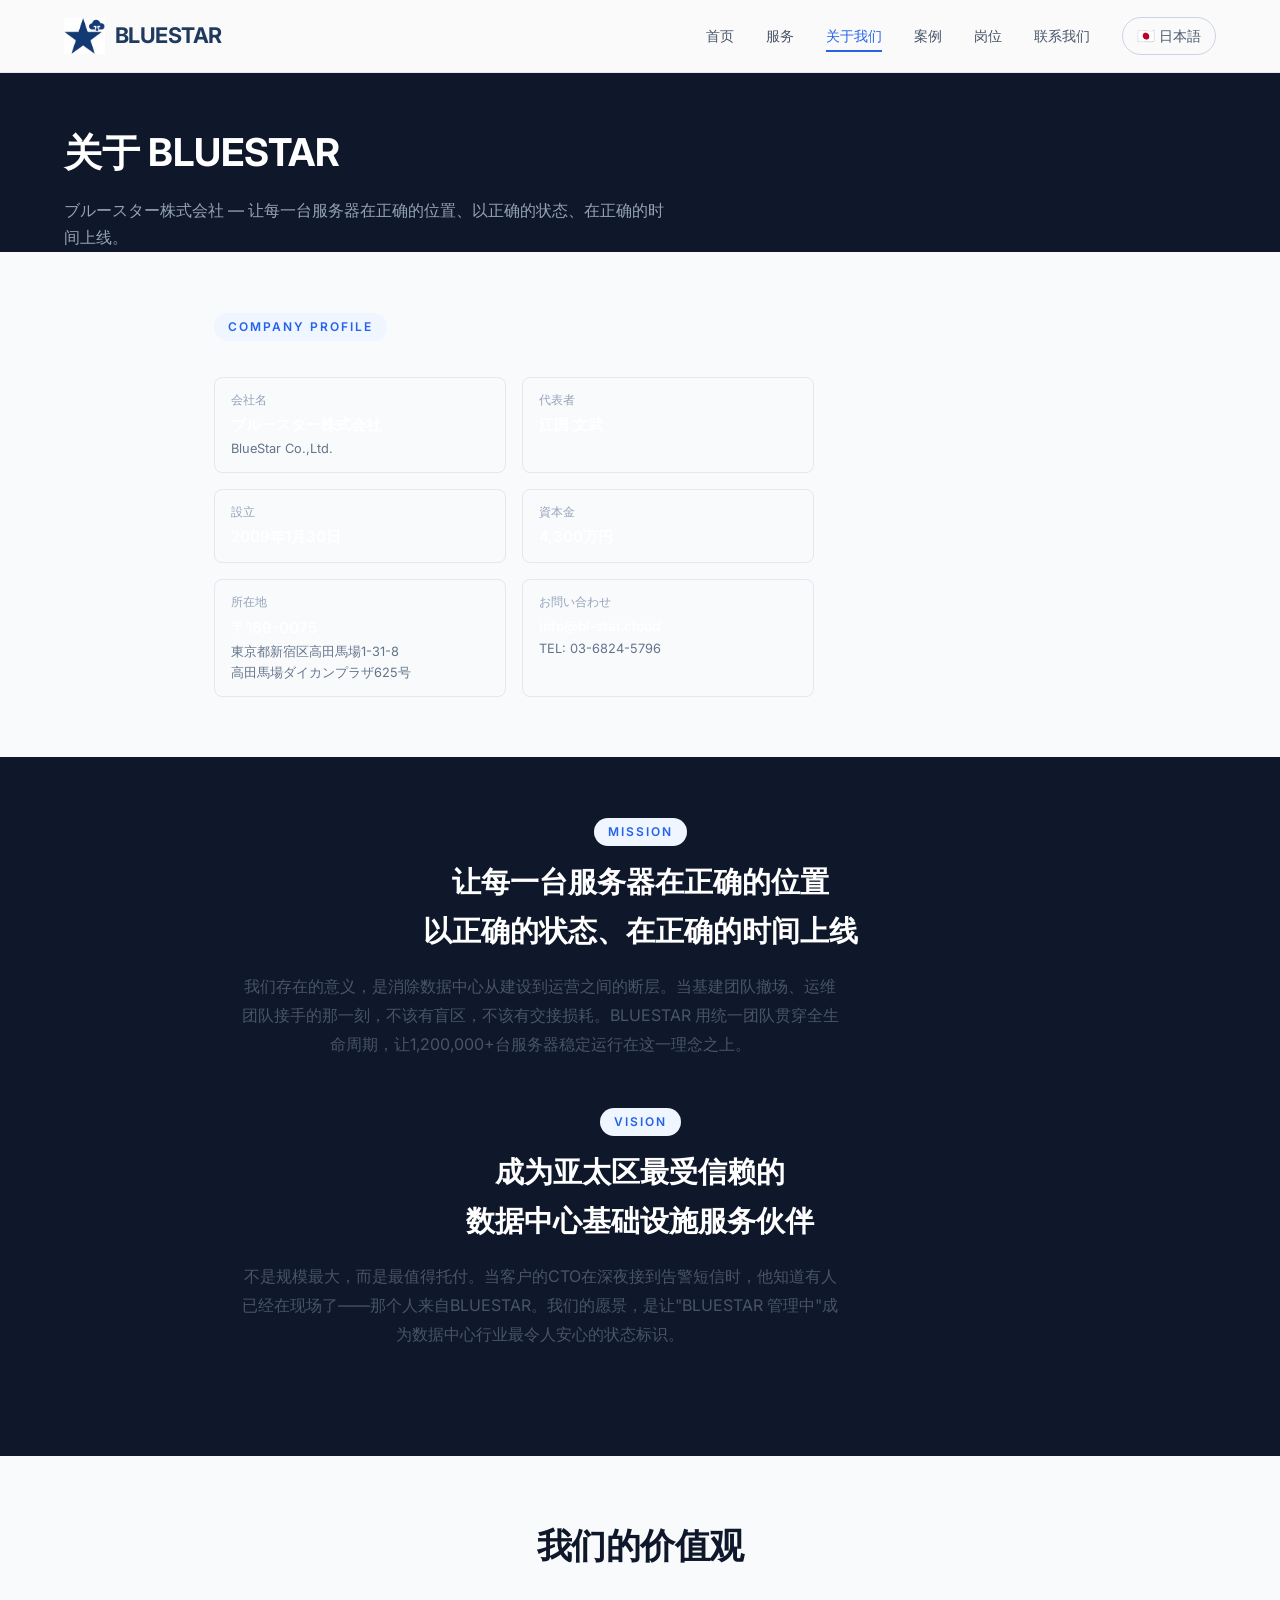
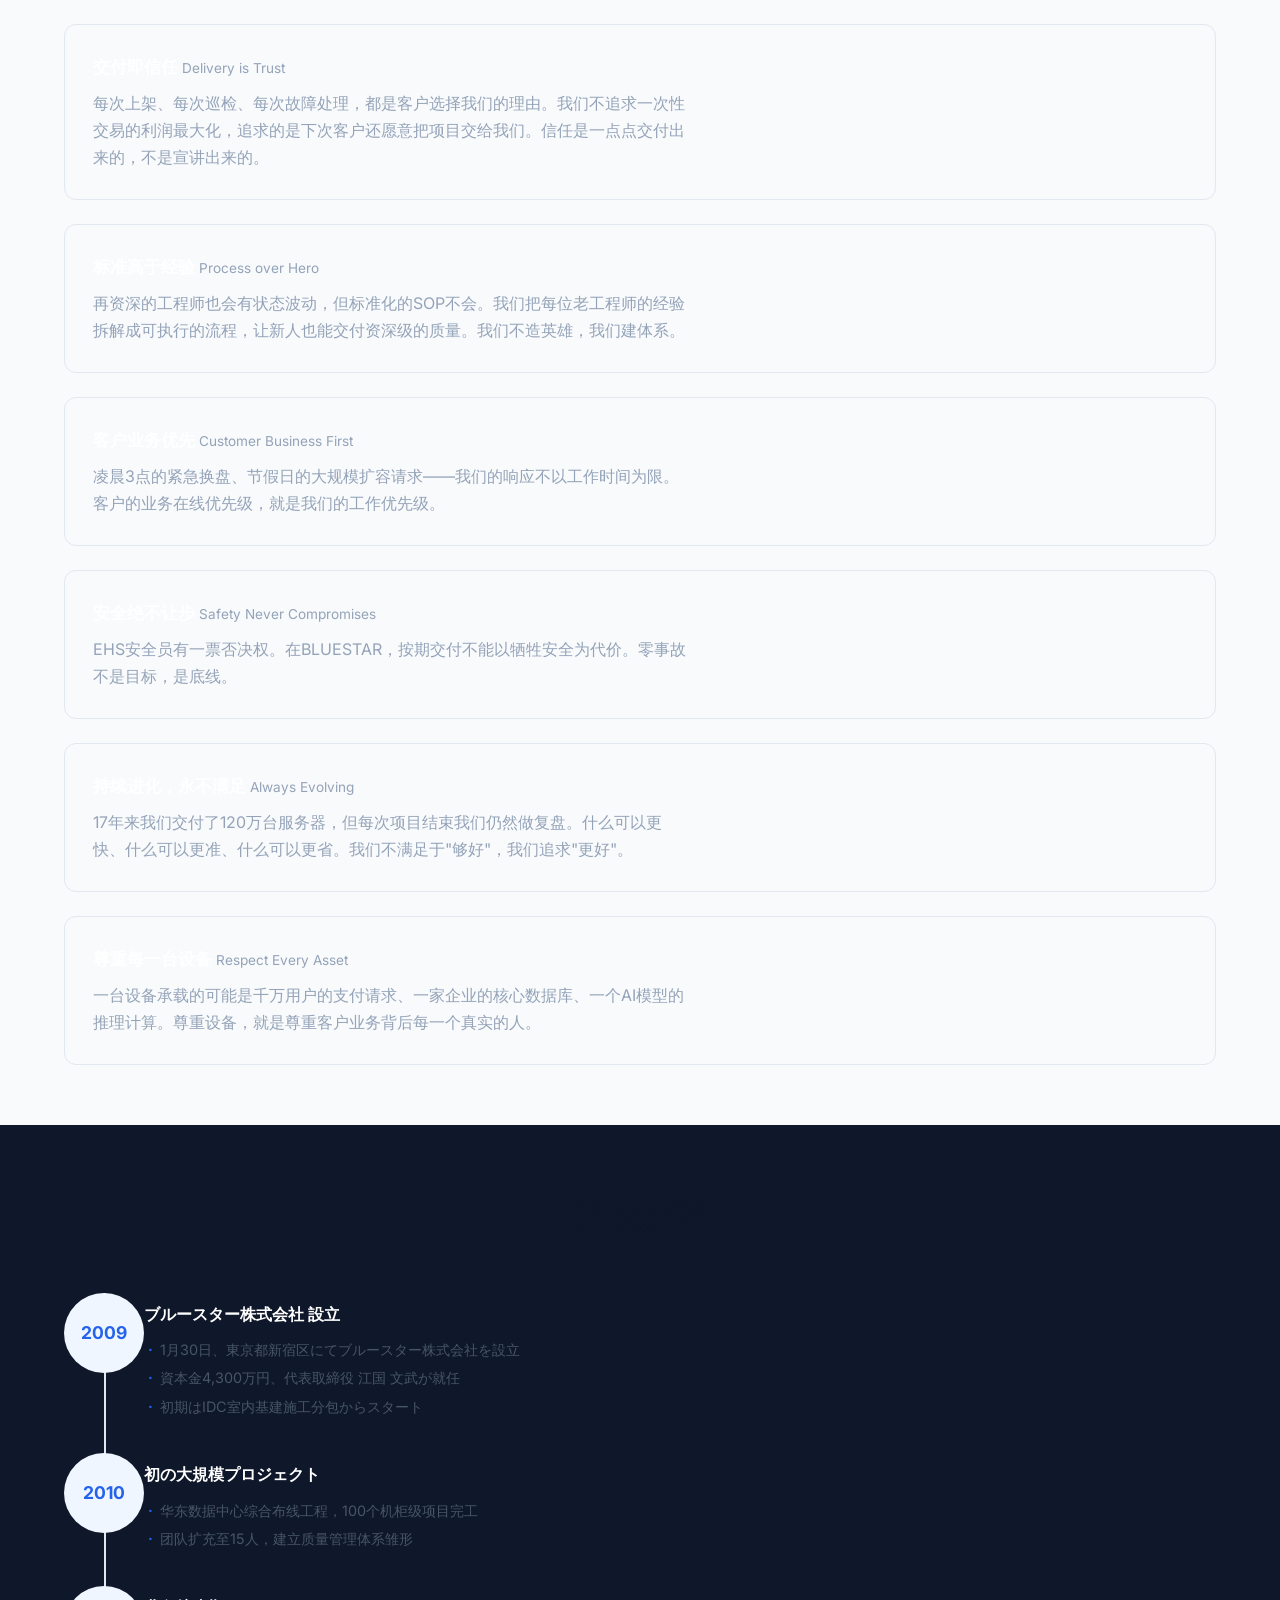
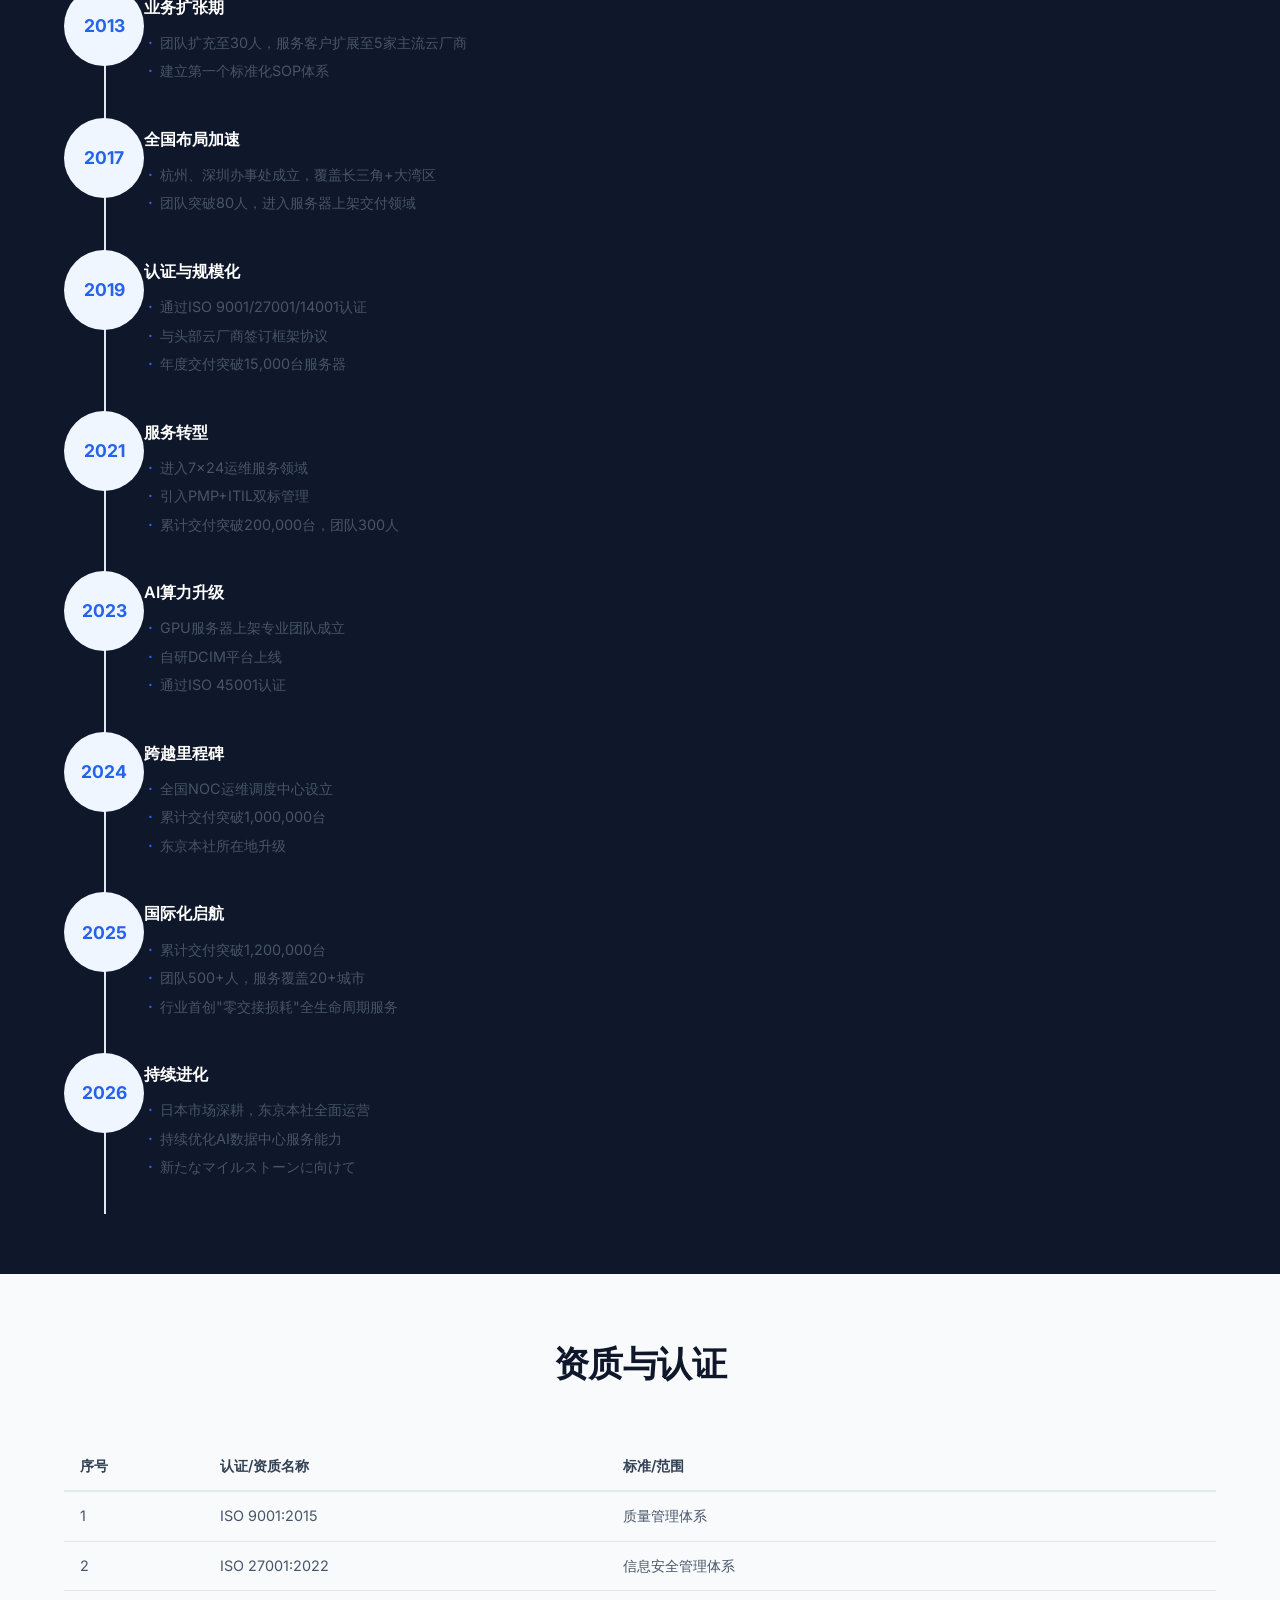
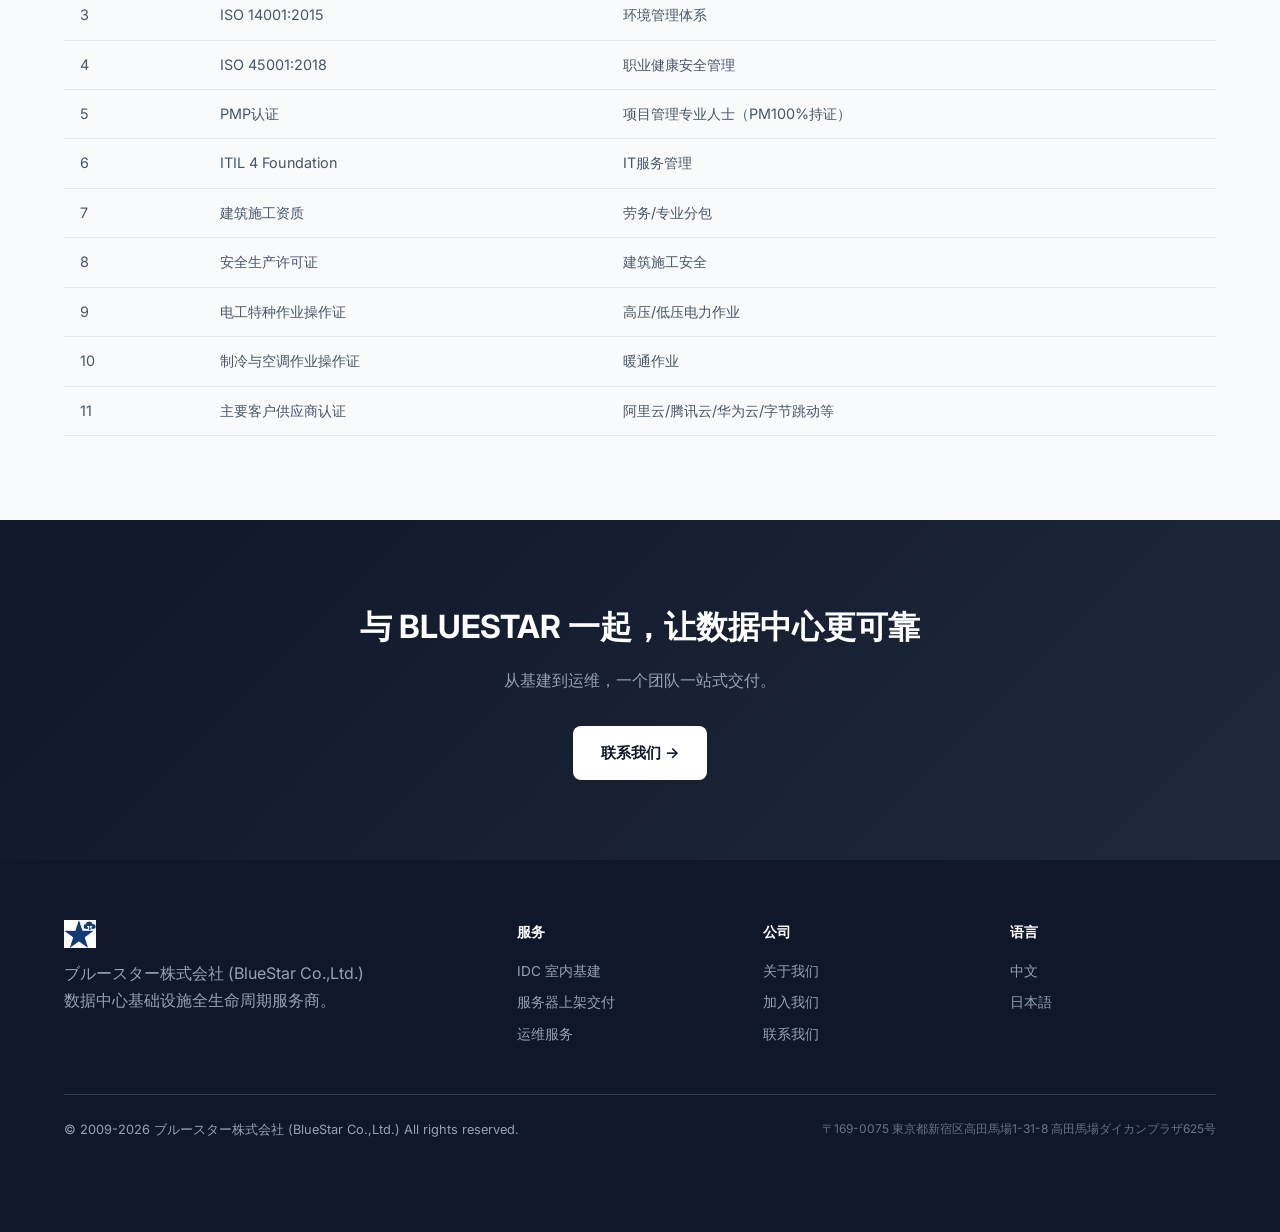
==== commit f7d5beea: "Phase 6: Stable rebuild - Logo+BLUESTAR text, AJAX email forms via PHP SMTP, fixed encoding" ====
--- a/site/about/index.html
+++ b/site/about/index.html
@@ -1,8 +1,8 @@
 <!DOCTYPE html>
 <html lang="zh-CN">
 <head><meta charset="UTF-8"><meta name="viewport" content="width=device-width, initial-scale=1.0">
-<title>关于我们 - ブルースター株式会社 (BLUESTAR) | 数据中心基础设施服务�?/title>
-<meta name="description" content="ブルースター株式会社 (BlueStar Co.,Ltd.) 成立�?009年，资本�?,300万円，代表取締役 江国 文武。专注于数据中心基础设施全生命周期服务。累计交�?,200,000+台服务器，服务覆�?0+城市�?>
+<title>关于我们 - ブルースター株式会社 (BLUESTAR) | 数据中心基础设施服务商</title>
+<meta name="description" content="ブルースター株式会社 (BlueStar Co.,Ltd.) 成立于2009年，资本金4,300万円，代表取締役 江国 文武。专注于数据中心基础设施全生命周期服务。累计交付1,200,000+台服务器，服务覆盖20+城市。">
 <meta name="keywords" content="ブルースター株式会社,BlueStar,数据中心,IDC,东京,新宿,江国文武,数据中心基础设施">
 <link rel="canonical" href="https://www.bl-star.co.jp/about/">
 <link rel="alternate" hreflang="zh-CN" href="https://www.bl-star.co.jp/about/">
@@ -13,19 +13,17 @@
 </head>
 <body>
 <nav class="navbar"><div class="navbar-inner">
-<a href="../index.html" class="navbar-logo">
-      <img src="../images/LOGO227x200.png" alt="BLUESTAR" height="36" style="height:36px;width:auto;">
-      <span class="logo-text">BLUESTAR</span>
-    </a>
+<a href="../index.html" class="navbar-logo"><img src="../images/LOGO227x200.png" alt="BLUESTAR" height="36" style="height:36px;width:auto;">
+      <span class="logo-text">BLUESTAR</span></a>
 <div class="nav-toggle" role="button" aria-label="切换菜单" tabindex="0"><span></span><span></span><span></span></div>
 <div class="navbar-links">
-<a href="../index.html">首页</a><a href="../services/index.html">服务</a><a href="index.html" class="active">关于我们</a><a href="../cases/index.html">案例</a><a href="../careers/index.html">岗位</a><a href="../contact/index.html">联系我们</a><a href="../ja/index.html" class="lang-switch">🇯🇵 日本�?/a>
+<a href="../index.html">首页</a><a href="../services/index.html">服务</a><a href="index.html" class="active">关于我们</a><a href="../cases/index.html">案例</a><a href="../careers/index.html">岗位</a><a href="../contact/index.html">联系我们</a><a href="../ja/index.html" class="lang-switch">🇯🇵 日本語</a>
 </div></div></nav>
 
 <header class="page-hero">
   <div class="container">
     <h1>关于 BLUESTAR</h1>
-    <p>ブルースター株式会社 �?让每一台服务器在正确的位置、以正确的状态、在正确的时间上线�?/p>
+    <p>ブルースター株式会社 — 让每一台服务器在正确的位置、以正确的状态、在正确的时间上线。</p>
   </div>
 </section>
 
@@ -36,26 +34,26 @@
       <span class="label" style="display:inline-block;padding:4px 14px;border-radius:20px;font-size:0.75rem;font-weight:600;background:var(--accent-soft);color:var(--accent);margin-bottom:12px;letter-spacing:2px;text-transform:uppercase;">Company Profile</span>
       <div style="display:grid;grid-template-columns:1fr 1fr;gap:16px;margin-top:24px;max-width:600px;">
         <div style="padding:12px 16px;border:1px solid var(--gray-200);border-radius:var(--radius);">
-          <div style="font-size:0.75rem;color:var(--gray-400);margin-bottom:2px;">会社�?/div>
+          <div style="font-size:0.75rem;color:var(--gray-400);margin-bottom:2px;">会社名</div>
           <div style="font-weight:600;font-size:0.95rem;">ブルースター株式会社</div>
           <div style="font-size:0.8rem;color:var(--gray-500);">BlueStar Co.,Ltd.</div>
         </div>
         <div style="padding:12px 16px;border:1px solid var(--gray-200);border-radius:var(--radius);">
-          <div style="font-size:0.75rem;color:var(--gray-400);margin-bottom:2px;">代表�?/div>
+          <div style="font-size:0.75rem;color:var(--gray-400);margin-bottom:2px;">代表者</div>
           <div style="font-weight:600;font-size:0.95rem;">江国 文武</div>
         </div>
         <div style="padding:12px 16px;border:1px solid var(--gray-200);border-radius:var(--radius);">
           <div style="font-size:0.75rem;color:var(--gray-400);margin-bottom:2px;">設立</div>
-          <div style="font-weight:600;font-size:0.95rem;">2009�?�?0�?/div>
+          <div style="font-weight:600;font-size:0.95rem;">2009年1月30日</div>
         </div>
         <div style="padding:12px 16px;border:1px solid var(--gray-200);border-radius:var(--radius);">
-          <div style="font-size:0.75rem;color:var(--gray-400);margin-bottom:2px;">資本�?/div>
+          <div style="font-size:0.75rem;color:var(--gray-400);margin-bottom:2px;">資本金</div>
           <div style="font-weight:600;font-size:0.95rem;">4,300万円</div>
         </div>
         <div style="padding:12px 16px;border:1px solid var(--gray-200);border-radius:var(--radius);">
           <div style="font-size:0.75rem;color:var(--gray-400);margin-bottom:2px;">所在地</div>
-          <div style="font-weight:600;font-size:0.95rem;">�?69-0075</div>
-          <div style="font-size:0.8rem;color:var(--gray-500);">東京都新宿区高田馬場1-31-8<br>高田馬場ダイカンプラザ625�?/div>
+          <div style="font-weight:600;font-size:0.95rem;">〒169-0075</div>
+          <div style="font-size:0.8rem;color:var(--gray-500);">東京都新宿区高田馬場1-31-8<br>高田馬場ダイカンプラザ625号</div>
         </div>
         <div style="padding:12px 16px;border:1px solid var(--gray-200);border-radius:var(--radius);">
           <div style="font-size:0.75rem;color:var(--gray-400);margin-bottom:2px;">お問い合わせ</div>
@@ -72,13 +70,13 @@
   <div class="container-narrow container">
     <div class="block">
       <span class="label">Mission</span>
-      <h2>让每一台服务器在正确的位置<br>以正确的状态、在正确的时间上�?/h2>
-      <p>我们存在的意义，是消除数据中心从建设到运营之间的断层。当基建团队撤场、运维团队接手的那一刻，不该有盲区，不该有交接损耗。BLUESTAR 用统一团队贯穿全生命周期，�?,200,000+台服务器稳定运行在这一理念之上�?/p>
+      <h2>让每一台服务器在正确的位置<br>以正确的状态、在正确的时间上线</h2>
+      <p>我们存在的意义，是消除数据中心从建设到运营之间的断层。当基建团队撤场、运维团队接手的那一刻，不该有盲区，不该有交接损耗。BLUESTAR 用统一团队贯穿全生命周期，让1,200,000+台服务器稳定运行在这一理念之上。</p>
     </div>
     <div class="block">
       <span class="label">Vision</span>
       <h2>成为亚太区最受信赖的<br>数据中心基础设施服务伙伴</h2>
-      <p>不是规模最大，而是最值得托付。当客户的CTO在深夜接到告警短信时，他知道有人已经在现场了——那个人来自BLUESTAR。我们的愿景，是�?BLUESTAR 管理�?成为数据中心行业最令人安心的状态标识�?/p>
+      <p>不是规模最大，而是最值得托付。当客户的CTO在深夜接到告警短信时，他知道有人已经在现场了——那个人来自BLUESTAR。我们的愿景，是让"BLUESTAR 管理中"成为数据中心行业最令人安心的状态标识。</p>
     </div>
   </div>
 </section>
@@ -88,12 +86,12 @@
   <div class="container">
     <div class="section-title"><h2>我们的价值观</h2></div>
     <div class="values-list">
-      <div class="value-item"><h4>交付即信�?<span class="en">Delivery is Trust</span></h4><p>每次上架、每次巡检、每次故障处理，都是客户选择我们的理由。我们不追求一次性交易的利润最大化，追求的是下次客户还愿意把项目交给我们。信任是一点点交付出来的，不是宣讲出来的�?/p></div>
-      <div class="value-item"><h4>标准高于经验 <span class="en">Process over Hero</span></h4><p>再资深的工程师也会有状态波动，但标准化的SOP不会。我们把每位老工程师的经验拆解成可执行的流程，让新人也能交付资深级的质量。我们不造英雄，我们建体系�?/p></div>
-      <div class="value-item"><h4>客户业务优先 <span class="en">Customer Business First</span></h4><p>凌晨3点的紧急换盘、节假日的大规模扩容请求——我们的响应不以工作时间为限。客户的业务在线优先级，就是我们的工作优先级�?/p></div>
-      <div class="value-item"><h4>安全绝不让步 <span class="en">Safety Never Compromises</span></h4><p>EHS安全员有一票否决权。在BLUESTAR，按期交付不能以牺牲安全为代价。零事故不是目标，是底线�?/p></div>
-      <div class="value-item"><h4>持续进化，永不满�?<span class="en">Always Evolving</span></h4><p>17年来我们交付�?20万台服务器，但每次项目结束我们仍然做复盘。什么可以更快、什么可以更准、什么可以更省。我们不满足�?够好"，我们追�?更好"�?/p></div>
-      <div class="value-item"><h4>尊重每一台设�?<span class="en">Respect Every Asset</span></h4><p>一台设备承载的可能是千万用户的支付请求、一家企业的核心数据库、一个AI模型的推理计算。尊重设备，就是尊重客户业务背后每一个真实的人�?/p></div>
+      <div class="value-item"><h4>交付即信任 <span class="en">Delivery is Trust</span></h4><p>每次上架、每次巡检、每次故障处理，都是客户选择我们的理由。我们不追求一次性交易的利润最大化，追求的是下次客户还愿意把项目交给我们。信任是一点点交付出来的，不是宣讲出来的。</p></div>
+      <div class="value-item"><h4>标准高于经验 <span class="en">Process over Hero</span></h4><p>再资深的工程师也会有状态波动，但标准化的SOP不会。我们把每位老工程师的经验拆解成可执行的流程，让新人也能交付资深级的质量。我们不造英雄，我们建体系。</p></div>
+      <div class="value-item"><h4>客户业务优先 <span class="en">Customer Business First</span></h4><p>凌晨3点的紧急换盘、节假日的大规模扩容请求——我们的响应不以工作时间为限。客户的业务在线优先级，就是我们的工作优先级。</p></div>
+      <div class="value-item"><h4>安全绝不让步 <span class="en">Safety Never Compromises</span></h4><p>EHS安全员有一票否决权。在BLUESTAR，按期交付不能以牺牲安全为代价。零事故不是目标，是底线。</p></div>
+      <div class="value-item"><h4>持续进化，永不满足 <span class="en">Always Evolving</span></h4><p>17年来我们交付了120万台服务器，但每次项目结束我们仍然做复盘。什么可以更快、什么可以更准、什么可以更省。我们不满足于"够好"，我们追求"更好"。</p></div>
+      <div class="value-item"><h4>尊重每一台设备 <span class="en">Respect Every Asset</span></h4><p>一台设备承载的可能是千万用户的支付请求、一家企业的核心数据库、一个AI模型的推理计算。尊重设备，就是尊重客户业务背后每一个真实的人。</p></div>
     </div>
   </div>
 </section>
@@ -103,15 +101,15 @@
   <div class="container">
     <div class="section-title"><h2>发展历程</h2></div>
     <div class="timeline">
-      <div class="timeline-item"><div class="year">2009</div><div class="content"><div class="title">ブルースター株式会社 設立</div><ul><li>1�?0日、東京都新宿区にてブルースター株式会社を設立</li><li>資本�?,300万円、代表取締役 江国 文武が就�?/li><li>初期はIDC室内基建施工分包からスタート</li></ul></div></div>
-      <div class="timeline-item"><div class="year">2010</div><div class="content"><div class="title">初の大規模プロジェク�?/div><ul><li>华东数据中心综合布线工程�?00个机柜级项目完工</li><li>团队扩充�?5人，建立质量管理体系雏形</li></ul></div></div>
-      <div class="timeline-item"><div class="year">2013</div><div class="content"><div class="title">业务扩张�?/div><ul><li>团队扩充�?0人，服务客户扩展�?家主流云厂商</li><li>建立第一个标准化SOP体系</li></ul></div></div>
-      <div class="timeline-item"><div class="year">2017</div><div class="content"><div class="title">全国布局加�?/div><ul><li>杭州、深圳办事处成立，覆盖长三角+大湾�?/li><li>团队突破80人，进入服务器上架交付领�?/li></ul></div></div>
+      <div class="timeline-item"><div class="year">2009</div><div class="content"><div class="title">ブルースター株式会社 設立</div><ul><li>1月30日、東京都新宿区にてブルースター株式会社を設立</li><li>資本金4,300万円、代表取締役 江国 文武が就任</li><li>初期はIDC室内基建施工分包からスタート</li></ul></div></div>
+      <div class="timeline-item"><div class="year">2010</div><div class="content"><div class="title">初の大規模プロジェクト</div><ul><li>华东数据中心综合布线工程，100个机柜级项目完工</li><li>团队扩充至15人，建立质量管理体系雏形</li></ul></div></div>
+      <div class="timeline-item"><div class="year">2013</div><div class="content"><div class="title">业务扩张期</div><ul><li>团队扩充至30人，服务客户扩展至5家主流云厂商</li><li>建立第一个标准化SOP体系</li></ul></div></div>
+      <div class="timeline-item"><div class="year">2017</div><div class="content"><div class="title">全国布局加速</div><ul><li>杭州、深圳办事处成立，覆盖长三角+大湾区</li><li>团队突破80人，进入服务器上架交付领域</li></ul></div></div>
       <div class="timeline-item"><div class="year">2019</div><div class="content"><div class="title">认证与规模化</div><ul><li>通过ISO 9001/27001/14001认证</li><li>与头部云厂商签订框架协议</li><li>年度交付突破15,000台服务器</li></ul></div></div>
-      <div class="timeline-item"><div class="year">2021</div><div class="content"><div class="title">服务转型</div><ul><li>进入7×24运维服务领域</li><li>引入PMP+ITIL双标管理</li><li>累计交付突破200,000台，团队300�?/li></ul></div></div>
-      <div class="timeline-item"><div class="year">2023</div><div class="content"><div class="title">AI算力升级</div><ul><li>GPU服务器上架专业团队成�?/li><li>自研DCIM平台上线</li><li>通过ISO 45001认证</li></ul></div></div>
-      <div class="timeline-item"><div class="year">2024</div><div class="content"><div class="title">跨越里程�?/div><ul><li>全国NOC运维调度中心设立</li><li>累计交付突破1,000,000�?/li><li>东京本社所在地升级</li></ul></div></div>
-      <div class="timeline-item"><div class="year">2025</div><div class="content"><div class="title">国际化启�?/div><ul><li>累计交付突破1,200,000�?/li><li>团队500+人，服务覆盖20+城市</li><li>行业首创"零交接损�?全生命周期服�?/li></ul></div></div>
+      <div class="timeline-item"><div class="year">2021</div><div class="content"><div class="title">服务转型</div><ul><li>进入7×24运维服务领域</li><li>引入PMP+ITIL双标管理</li><li>累计交付突破200,000台，团队300人</li></ul></div></div>
+      <div class="timeline-item"><div class="year">2023</div><div class="content"><div class="title">AI算力升级</div><ul><li>GPU服务器上架专业团队成立</li><li>自研DCIM平台上线</li><li>通过ISO 45001认证</li></ul></div></div>
+      <div class="timeline-item"><div class="year">2024</div><div class="content"><div class="title">跨越里程碑</div><ul><li>全国NOC运维调度中心设立</li><li>累计交付突破1,000,000台</li><li>东京本社所在地升级</li></ul></div></div>
+      <div class="timeline-item"><div class="year">2025</div><div class="content"><div class="title">国际化启航</div><ul><li>累计交付突破1,200,000台</li><li>团队500+人，服务覆盖20+城市</li><li>行业首创"零交接损耗"全生命周期服务</li></ul></div></div>
       <div class="timeline-item"><div class="year">2026</div><div class="content"><div class="title">持续进化</div><ul><li>日本市场深耕，东京本社全面运营</li><li>持续优化AI数据中心服务能力</li><li>新たなマイルストーンに向けて</li></ul></div></div>
     </div>
   </div>
@@ -120,7 +118,7 @@
 <!-- Certifications -->
 <section style="background:var(--gray-50);padding:60px 0;">
   <div class="container">
-    <div class="section-title"><h2>资质与认�?/h2></div>
+    <div class="section-title"><h2>资质与认证</h2></div>
     <div class="table-wrap">
       <table class="minimal">
         <thead><tr><th>序号</th><th>认证/资质名称</th><th>标准/范围</th></tr></thead>
@@ -129,13 +127,13 @@
           <tr><td>2</td><td>ISO 27001:2022</td><td>信息安全管理体系</td></tr>
           <tr><td>3</td><td>ISO 14001:2015</td><td>环境管理体系</td></tr>
           <tr><td>4</td><td>ISO 45001:2018</td><td>职业健康安全管理</td></tr>
-          <tr><td>5</td><td>PMP认证</td><td>项目管理专业人士（PM100%持证�?/td></tr>
+          <tr><td>5</td><td>PMP认证</td><td>项目管理专业人士（PM100%持证）</td></tr>
           <tr><td>6</td><td>ITIL 4 Foundation</td><td>IT服务管理</td></tr>
           <tr><td>7</td><td>建筑施工资质</td><td>劳务/专业分包</td></tr>
-          <tr><td>8</td><td>安全生产许可�?/td><td>建筑施工安全</td></tr>
-          <tr><td>9</td><td>电工特种作业操作�?/td><td>高压/低压电力作业</td></tr>
-          <tr><td>10</td><td>制冷与空调作业操作证</td><td>暖通作�?/td></tr>
-          <tr><td>11</td><td>主要客户供应商认�?/td><td>阿里�?腾讯�?华为�?字节跳动�?/td></tr>
+          <tr><td>8</td><td>安全生产许可证</td><td>建筑施工安全</td></tr>
+          <tr><td>9</td><td>电工特种作业操作证</td><td>高压/低压电力作业</td></tr>
+          <tr><td>10</td><td>制冷与空调作业操作证</td><td>暖通作业</td></tr>
+          <tr><td>11</td><td>主要客户供应商认证</td><td>阿里云/腾讯云/华为云/字节跳动等</td></tr>
         </tbody>
       </table>
     </div>
@@ -145,24 +143,25 @@
 <!-- CTA -->
 <section class="cta-section">
   <div class="container">
-    <h2>�?BLUESTAR 一起，让数据中心更可靠</h2>
-    <p>从基建到运维，一个团队一站式交付�?/p>
-    <a href="../contact/index.html" class="btn btn-white">联系我们 �?/a>
+    <h2>与 BLUESTAR 一起，让数据中心更可靠</h2>
+    <p>从基建到运维，一个团队一站式交付。</p>
+    <a href="../contact/index.html" class="btn btn-white">联系我们 →</a>
   </div>
 </section>
 
 <footer class="footer"><div class="container">
 <div class="footer-grid">
-<div class="footer-brand"><div class="logo"><img src="../images/LOGO227x200.png" alt="ブルースター株式会社 BLUESTAR" height="28" style="height:28px;width:auto;"></div><p>ブルースター株式会社 (BlueStar Co.,Ltd.)<br>数据中心基础设施全生命周期服务商�?/p></div>
-<div class="footer-col"><h5>服务</h5><a href="../services/index.html">IDC 室内基建</a><a href="../services/index.html">服务器上架交�?/a><a href="../services/index.html">运维服务</a></div>
+<div class="footer-brand"><div class="logo"><img src="../images/LOGO227x200.png" alt="BLUESTAR" height="28" style="height:28px;width:auto;"></div><p>ブルースター株式会社 (BlueStar Co.,Ltd.)<br>数据中心基础设施全生命周期服务商。</p></div>
+<div class="footer-col"><h5>服务</h5><a href="../services/index.html">IDC 室内基建</a><a href="../services/index.html">服务器上架交付</a><a href="../services/index.html">运维服务</a></div>
 <div class="footer-col"><h5>公司</h5><a href="index.html">关于我们</a><a href="../careers/index.html">加入我们</a><a href="../contact/index.html">联系我们</a></div>
-<div class="footer-col"><h5>语言</h5><a href="../index.html">中文</a><a href="../ja/index.html">日本�?/a></div>
+<div class="footer-col"><h5>语言</h5><a href="../index.html">中文</a><a href="../ja/index.html">日本語</a></div>
 </div>
 <div class="footer-bottom">
   <span>&copy; 2009-2026 ブルースター株式会社 (BlueStar Co.,Ltd.) All rights reserved.</span>
-  <span style="color:var(--gray-500);font-size:0.75rem;">�?69-0075 東京都新宿区高田馬場1-31-8 高田馬場ダイカンプラザ625�?/span>
+  <span style="color:var(--gray-500);font-size:0.75rem;">〒169-0075 東京都新宿区高田馬場1-31-8 高田馬場ダイカンプラザ625号</span>
 </div>
 </div></footer>
 <script src="../js/main.js"></script>
+<div id="notification" class="ajax-notification" style="display:none;"></div>
 </body>
 </html>
--- a/site/css/style.css
+++ b/site/css/style.css
@@ -70,13 +70,7 @@
   font-size: 1.35rem; font-weight: 700; color: var(--primary); letter-spacing: -0.5px;
 }
 .navbar-logo:hover { color: var(--primary); }
-.navbar-logo img { display: block; height: 36px; width: auto; }
-.navbar-logo .logo-text {
-  font-weight: 700;
-  font-size: 1.3rem;
-  color: #1e3a5f;
-  letter-spacing: 1px;
-}
+.navbar-logo img { display: block; height: 32px; width: auto; }
 .navbar-logo .logo-dot {
   width: 10px; height: 10px; border-radius: 50%;
   background: var(--accent); display: inline-block;
@@ -551,119 +545,56 @@
 .flex-center { display: flex; align-items: center; justify-content: center; }
 .sr-only { position: absolute; width: 1px; height: 1px; overflow: hidden; clip: rect(0,0,0,0); border: 0; }
 
-/* ===== AJAX Notification Styles ===== */
+/* ===== Logo Text ===== */
+.logo-text {
+  font-weight: 700; font-size: 1.35rem;
+  color: #1e3a5f; letter-spacing: -0.5px;
+  line-height: 1;
+}
+
+/* ===== Apply Button ===== */
+.apply-btn {
+  display: inline-flex; align-items: center; gap: 6px;
+  margin-top: 12px; padding: 10px 24px;
+  background: var(--accent); color: var(--white);
+  border: none; border-radius: var(--radius);
+  font-size: 0.9rem; font-weight: 600; cursor: pointer;
+  transition: background 0.2s;
+}
+.apply-btn:hover { background: var(--accent-hover); }
+
+/* ===== AJAX Notification ===== */
 .ajax-notification {
-  padding: 16px 20px;
-  border-radius: var(--radius-lg);
-  margin-bottom: 16px;
-  font-size: 0.9rem;
-  line-height: 1.6;
-  animation: notifSlideIn 0.3s ease-out;
+  position: fixed; top: 88px; left: 50%; transform: translateX(-50%);
+  z-index: 9999; padding: 16px 32px; border-radius: var(--radius);
+  font-size: 0.95rem; font-weight: 500; text-align: center;
+  box-shadow: var(--shadow-lg); transition: opacity 0.5s;
+  max-width: 500px;
 }
 .ajax-notification.success {
-  background: #d1fae5;
-  border: 1px solid #a7f3d0;
-  color: #065f46;
+  background: #d1fae5; color: #065f46; border: 1px solid #a7f3d0;
 }
 .ajax-notification.error {
-  background: #fee2e2;
-  border: 1px solid #fecaca;
-  color: #991b1b;
+  background: #fee2e2; color: #991b1b; border: 1px solid #fecaca;
 }
 .ajax-notification.loading {
-  background: #eff6ff;
-  border: 1px solid #bfdbfe;
-  color: #1e40af;
-}
-.ajax-notification .spinner {
-  display: inline-block;
-  width: 14px;
-  height: 14px;
-  border: 2px solid #bfdbfe;
-  border-top-color: #1e40af;
-  border-radius: 50%;
-  animation: spin 0.8s linear infinite;
-  vertical-align: middle;
-  margin-right: 6px;
-}
-
-@keyframes notifSlideIn {
-  from { opacity: 0; transform: translateY(-8px); }
-  to   { opacity: 1; transform: translateY(0); }
-}
-@keyframes spin {
-  to { transform: rotate(360deg); }
-}
-
-/* ===== Apply Modal Styles ===== */
+  background: #dbeafe; color: #1e40af; border: 1px solid #bfdbfe;
+}
+
+/* ===== Apply Modal ===== */
 .apply-modal-overlay {
-  position: fixed;
-  top: 0; left: 0; right: 0; bottom: 0;
-  background: rgba(0,0,0,0.5);
-  z-index: 9999;
-  display: flex;
-  align-items: center;
-  justify-content: center;
-  opacity: 0;
-  transition: opacity 0.3s;
-  pointer-events: none;
-}
-.apply-modal-overlay.show {
-  opacity: 1;
-  pointer-events: auto;
-}
+  position: fixed; top: 0; left: 0; right: 0; bottom: 0;
+  background: rgba(0,0,0,0.5); z-index: 5000;
+  display: flex; align-items: center; justify-content: center;
+  opacity: 0; transition: opacity 0.3s;
+}
+.apply-modal-overlay.active { opacity: 1; }
 .apply-modal {
-  background: var(--white);
-  border-radius: var(--radius-lg);
-  width: 90%;
-  max-width: 480px;
-  max-height: 90vh;
-  overflow-y: auto;
-  box-shadow: var(--shadow-xl);
-  transform: scale(0.95) translateY(20px);
-  transition: transform 0.3s;
-}
-.apply-modal.show {
-  transform: scale(1) translateY(0);
-}
-.apply-modal-header {
-  padding: 24px 24px 16px;
-  border-bottom: 1px solid var(--gray-200);
-  position: relative;
-}
-.apply-modal-header h3 {
-  font-size: 1.15rem;
-  color: var(--gray-900);
-  margin-bottom: 4px;
-}
-.apply-modal-header p {
-  font-size: 0.85rem;
-  color: var(--gray-500);
-}
-.apply-modal-close {
-  position: absolute;
-  top: 16px;
-  right: 16px;
-  width: 32px;
-  height: 32px;
-  border: none;
-  background: var(--gray-100);
-  border-radius: 50%;
-  font-size: 1.2rem;
-  cursor: pointer;
-  display: flex;
-  align-items: center;
-  justify-content: center;
-  color: var(--gray-500);
-  transition: all 0.2s;
-}
-.apply-modal-close:hover {
-  background: var(--gray-200);
-  color: var(--gray-700);
-}
-.apply-modal-body {
-  padding: 20px 24px 24px;
-}
+  background: var(--white); border-radius: var(--radius-lg);
+  padding: 36px; width: 90%; max-width: 480px;
+  box-shadow: var(--shadow-xl); max-height: 90vh; overflow-y: auto;
+}
+.apply-modal h3 { font-size: 1.15rem; margin-bottom: 20px; }
 
 /* ===== Print ===== */
 @media print {
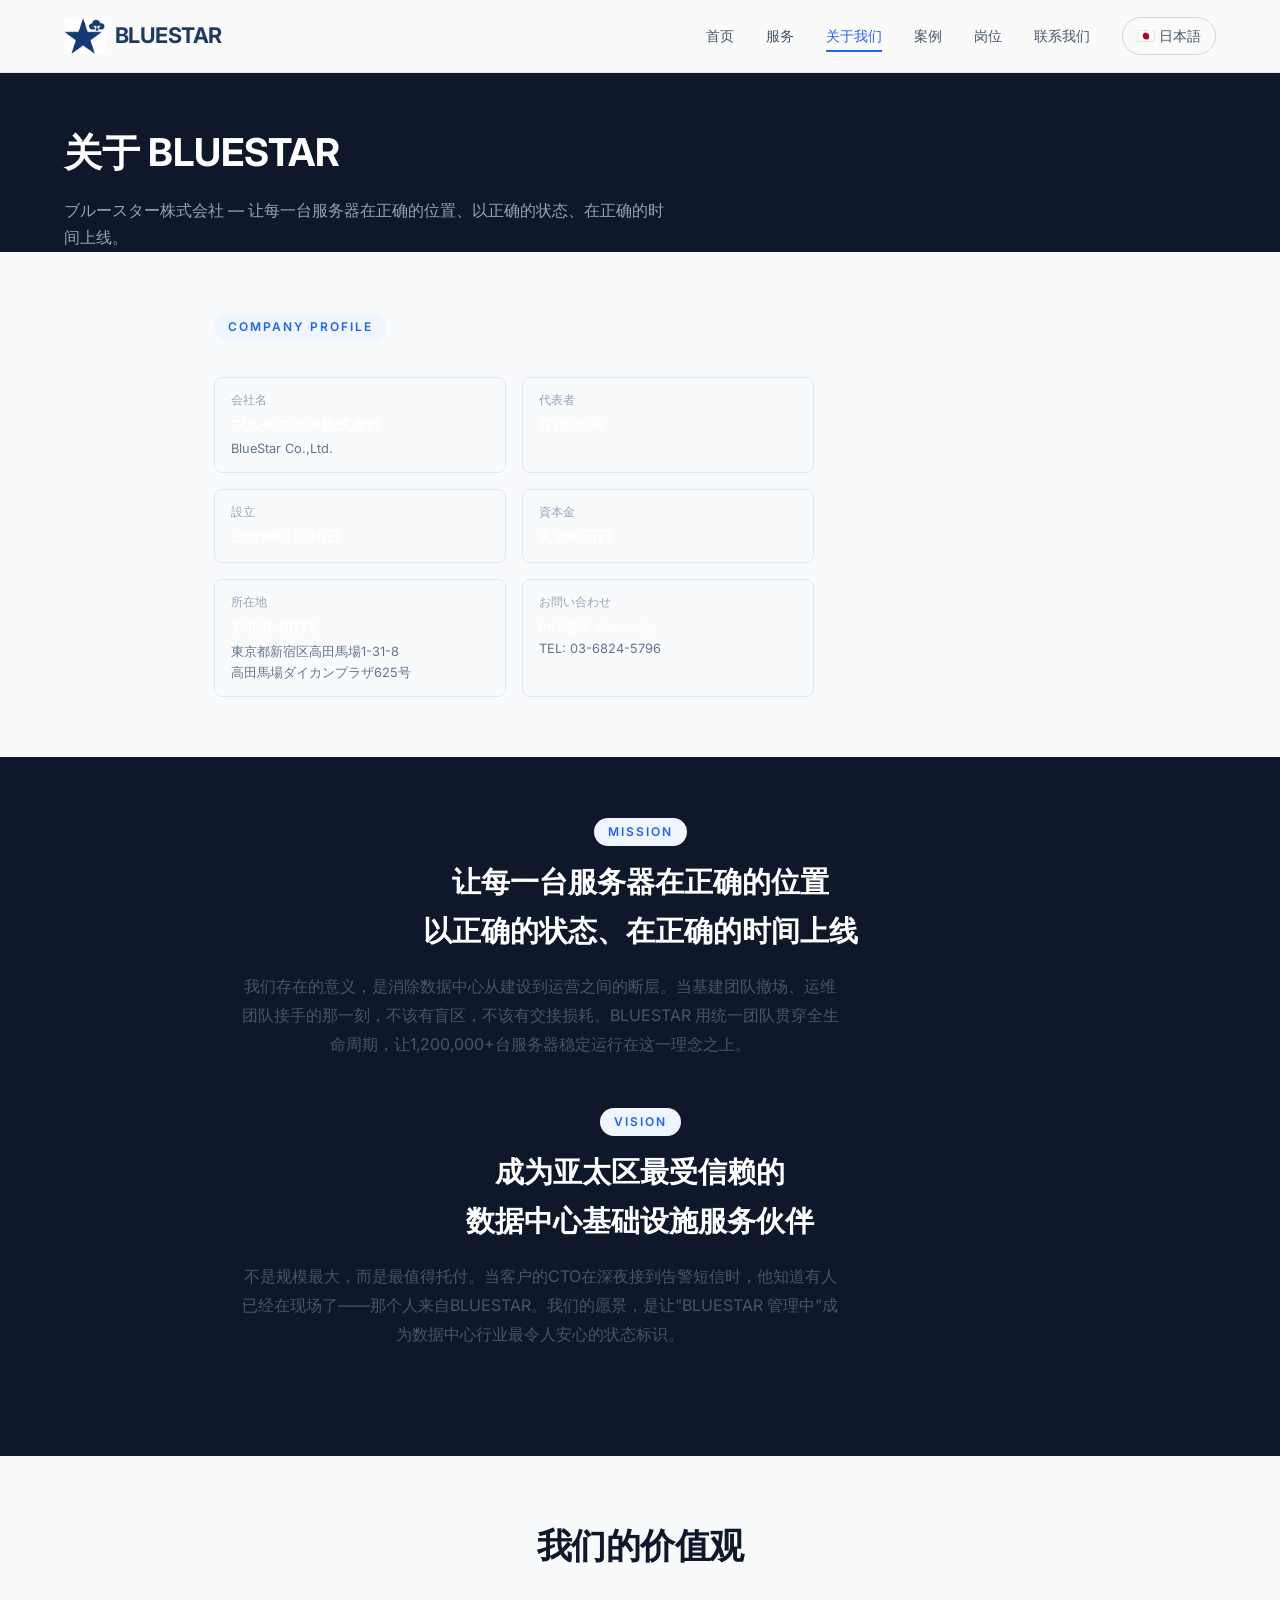
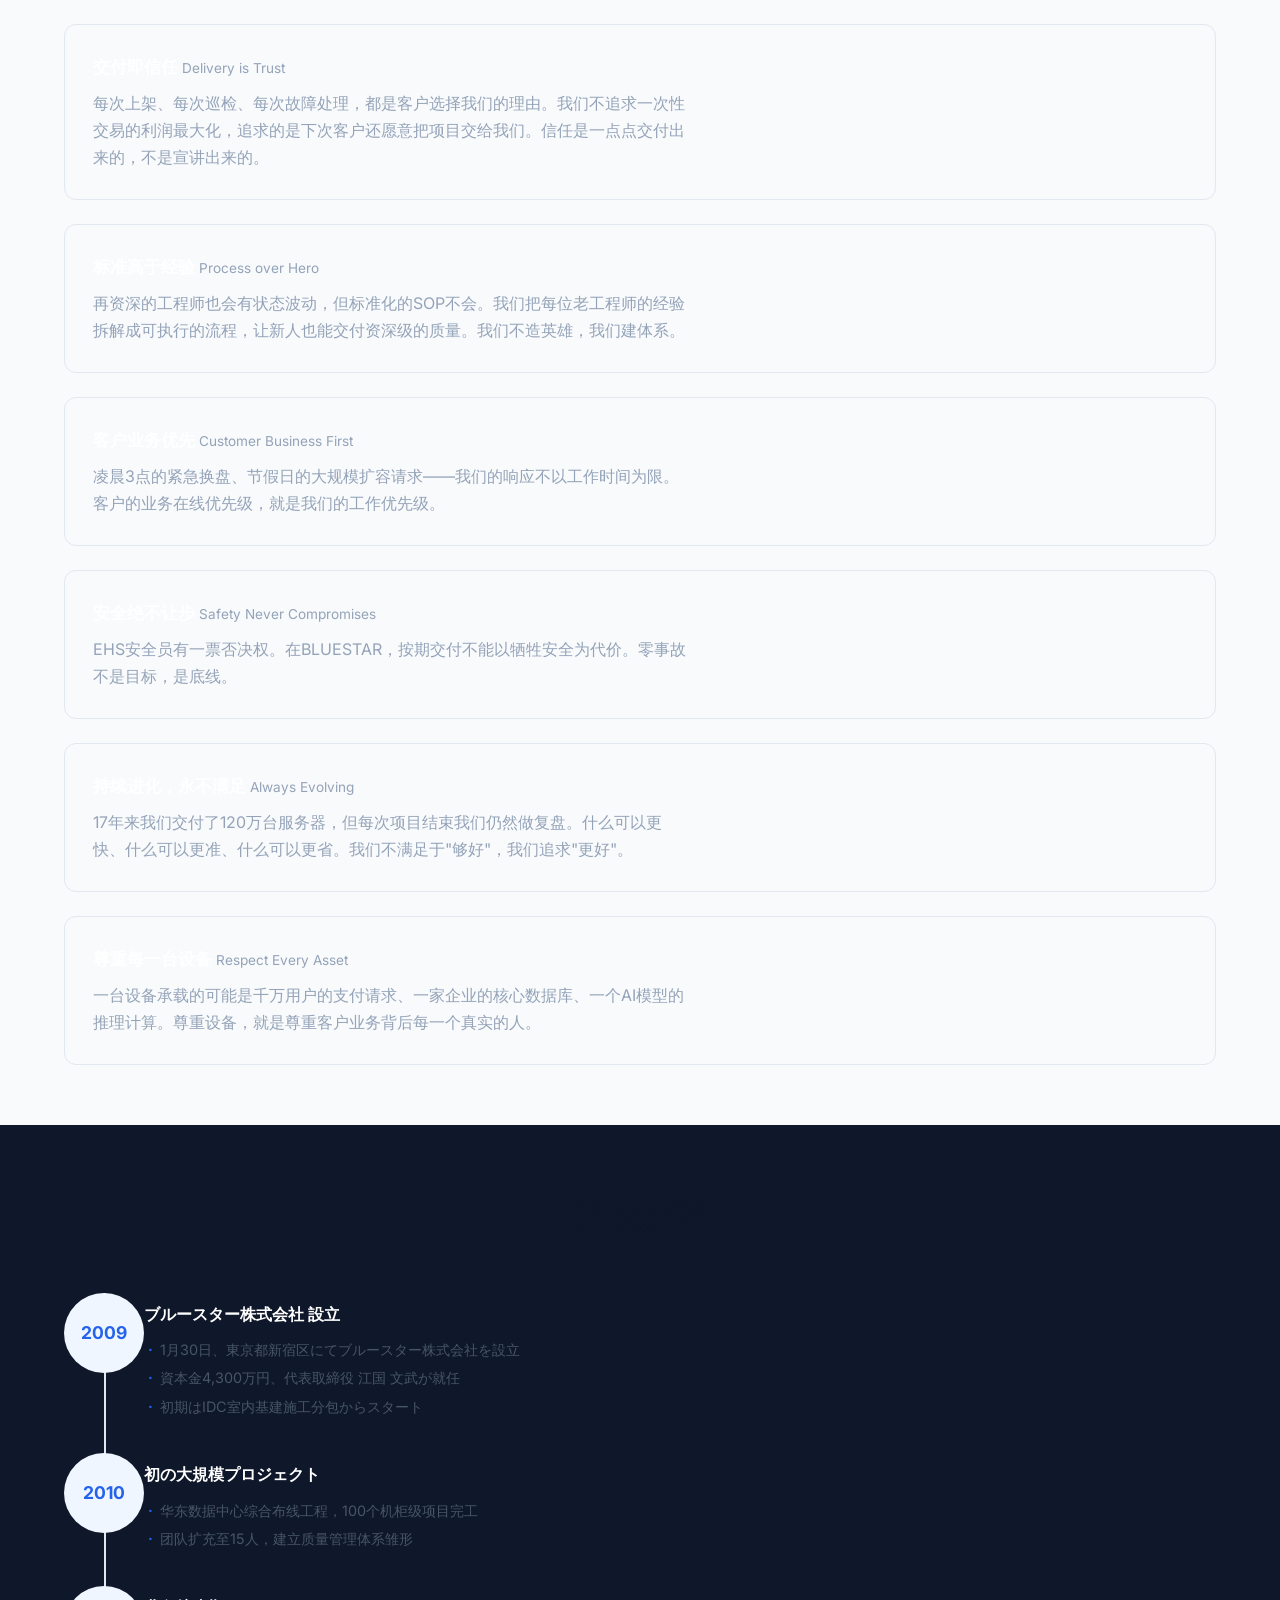
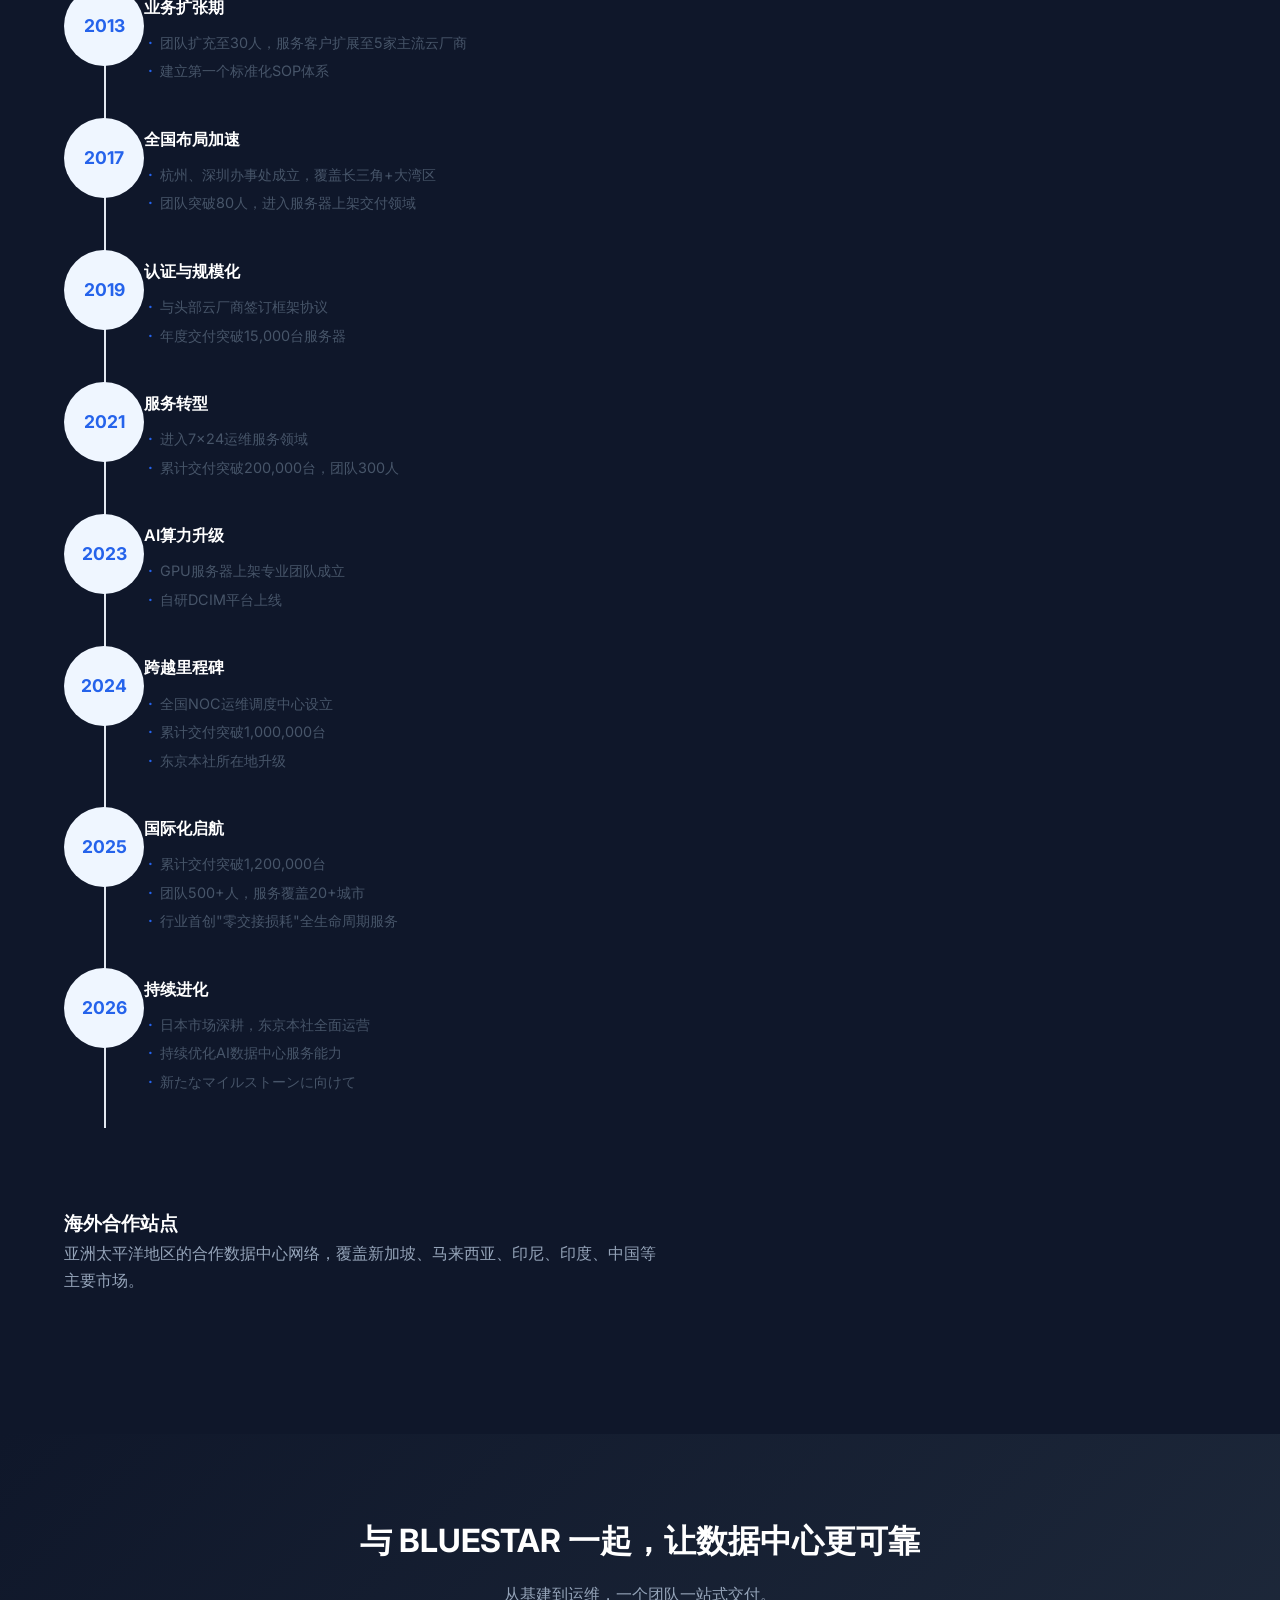
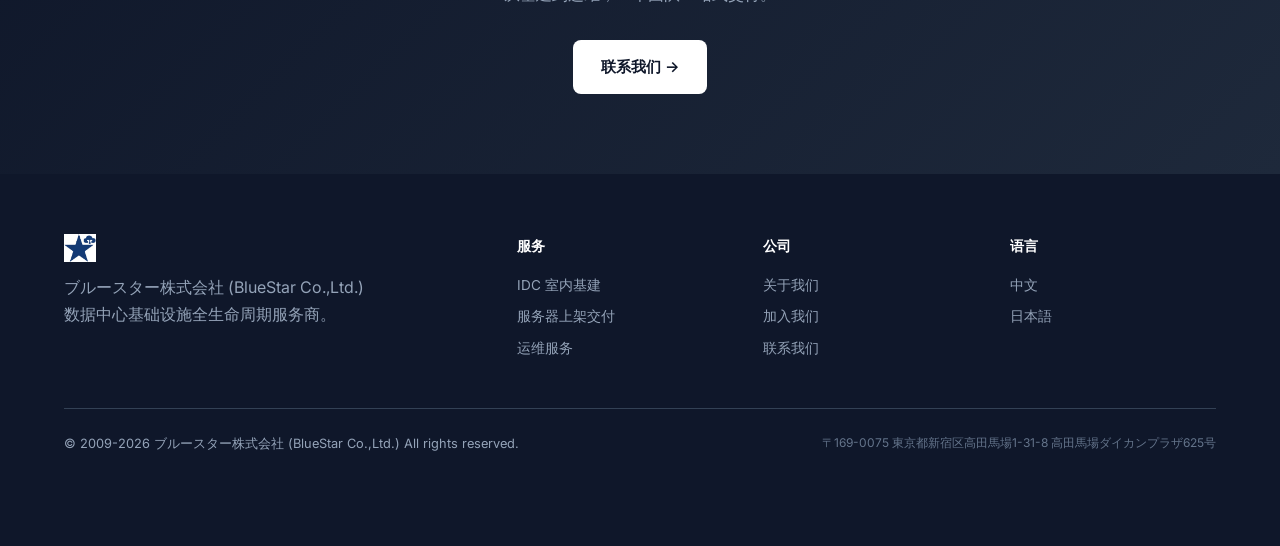
==== commit e405c64c: "Company info update: email to co.jp, real partner logos, 4 JP DC sites, remove certs" ====
--- a/site/about/index.html
+++ b/site/about/index.html
@@ -57,7 +57,7 @@
         </div>
         <div style="padding:12px 16px;border:1px solid var(--gray-200);border-radius:var(--radius);">
           <div style="font-size:0.75rem;color:var(--gray-400);margin-bottom:2px;">お問い合わせ</div>
-          <div style="font-weight:600;font-size:0.85rem;">info@bl-star.cloud</div>
+          <div style="font-weight:600;font-size:0.85rem;">info@bl-star.co.jp</div>
           <div style="font-size:0.8rem;color:var(--gray-500);">TEL: 03-6824-5796</div>
         </div>
       </div>
@@ -105,40 +105,24 @@
       <div class="timeline-item"><div class="year">2010</div><div class="content"><div class="title">初の大規模プロジェクト</div><ul><li>华东数据中心综合布线工程，100个机柜级项目完工</li><li>团队扩充至15人，建立质量管理体系雏形</li></ul></div></div>
       <div class="timeline-item"><div class="year">2013</div><div class="content"><div class="title">业务扩张期</div><ul><li>团队扩充至30人，服务客户扩展至5家主流云厂商</li><li>建立第一个标准化SOP体系</li></ul></div></div>
       <div class="timeline-item"><div class="year">2017</div><div class="content"><div class="title">全国布局加速</div><ul><li>杭州、深圳办事处成立，覆盖长三角+大湾区</li><li>团队突破80人，进入服务器上架交付领域</li></ul></div></div>
-      <div class="timeline-item"><div class="year">2019</div><div class="content"><div class="title">认证与规模化</div><ul><li>通过ISO 9001/27001/14001认证</li><li>与头部云厂商签订框架协议</li><li>年度交付突破15,000台服务器</li></ul></div></div>
-      <div class="timeline-item"><div class="year">2021</div><div class="content"><div class="title">服务转型</div><ul><li>进入7×24运维服务领域</li><li>引入PMP+ITIL双标管理</li><li>累计交付突破200,000台，团队300人</li></ul></div></div>
-      <div class="timeline-item"><div class="year">2023</div><div class="content"><div class="title">AI算力升级</div><ul><li>GPU服务器上架专业团队成立</li><li>自研DCIM平台上线</li><li>通过ISO 45001认证</li></ul></div></div>
+      <div class="timeline-item"><div class="year">2019</div><div class="content"><div class="title">认证与规模化</div><ul><li>与头部云厂商签订框架协议</li><li>年度交付突破15,000台服务器</li></ul></div></div>
+      <div class="timeline-item"><div class="year">2021</div><div class="content"><div class="title">服务转型</div><ul><li>进入7×24运维服务领域</li><li>累计交付突破200,000台，团队300人</li></ul></div></div>
+      <div class="timeline-item"><div class="year">2023</div><div class="content"><div class="title">AI算力升级</div><ul><li>GPU服务器上架专业团队成立</li><li>自研DCIM平台上线</li></ul></div></div>
       <div class="timeline-item"><div class="year">2024</div><div class="content"><div class="title">跨越里程碑</div><ul><li>全国NOC运维调度中心设立</li><li>累计交付突破1,000,000台</li><li>东京本社所在地升级</li></ul></div></div>
       <div class="timeline-item"><div class="year">2025</div><div class="content"><div class="title">国际化启航</div><ul><li>累计交付突破1,200,000台</li><li>团队500+人，服务覆盖20+城市</li><li>行业首创"零交接损耗"全生命周期服务</li></ul></div></div>
       <div class="timeline-item"><div class="year">2026</div><div class="content"><div class="title">持续进化</div><ul><li>日本市场深耕，东京本社全面运营</li><li>持续优化AI数据中心服务能力</li><li>新たなマイルストーンに向けて</li></ul></div></div>
     </div>
   </div>
-</section>
+    <section class="coverage">
+      <div class="container">
+        <h3>海外合作站点</h3>
+        <p>亚洲太平洋地区的合作数据中心网络，覆盖新加坡、马来西亚、印尼、印度、中国等主要市场。</p>
+      </div>
+    </section>
+  </section>
 
 <!-- Certifications -->
-<section style="background:var(--gray-50);padding:60px 0;">
-  <div class="container">
-    <div class="section-title"><h2>资质与认证</h2></div>
-    <div class="table-wrap">
-      <table class="minimal">
-        <thead><tr><th>序号</th><th>认证/资质名称</th><th>标准/范围</th></tr></thead>
-        <tbody>
-          <tr><td>1</td><td>ISO 9001:2015</td><td>质量管理体系</td></tr>
-          <tr><td>2</td><td>ISO 27001:2022</td><td>信息安全管理体系</td></tr>
-          <tr><td>3</td><td>ISO 14001:2015</td><td>环境管理体系</td></tr>
-          <tr><td>4</td><td>ISO 45001:2018</td><td>职业健康安全管理</td></tr>
-          <tr><td>5</td><td>PMP认证</td><td>项目管理专业人士（PM100%持证）</td></tr>
-          <tr><td>6</td><td>ITIL 4 Foundation</td><td>IT服务管理</td></tr>
-          <tr><td>7</td><td>建筑施工资质</td><td>劳务/专业分包</td></tr>
-          <tr><td>8</td><td>安全生产许可证</td><td>建筑施工安全</td></tr>
-          <tr><td>9</td><td>电工特种作业操作证</td><td>高压/低压电力作业</td></tr>
-          <tr><td>10</td><td>制冷与空调作业操作证</td><td>暖通作业</td></tr>
-          <tr><td>11</td><td>主要客户供应商认证</td><td>阿里云/腾讯云/华为云/字节跳动等</td></tr>
-        </tbody>
-      </table>
-    </div>
-  </div>
-</section>
+
 
 <!-- CTA -->
 <section class="cta-section">
